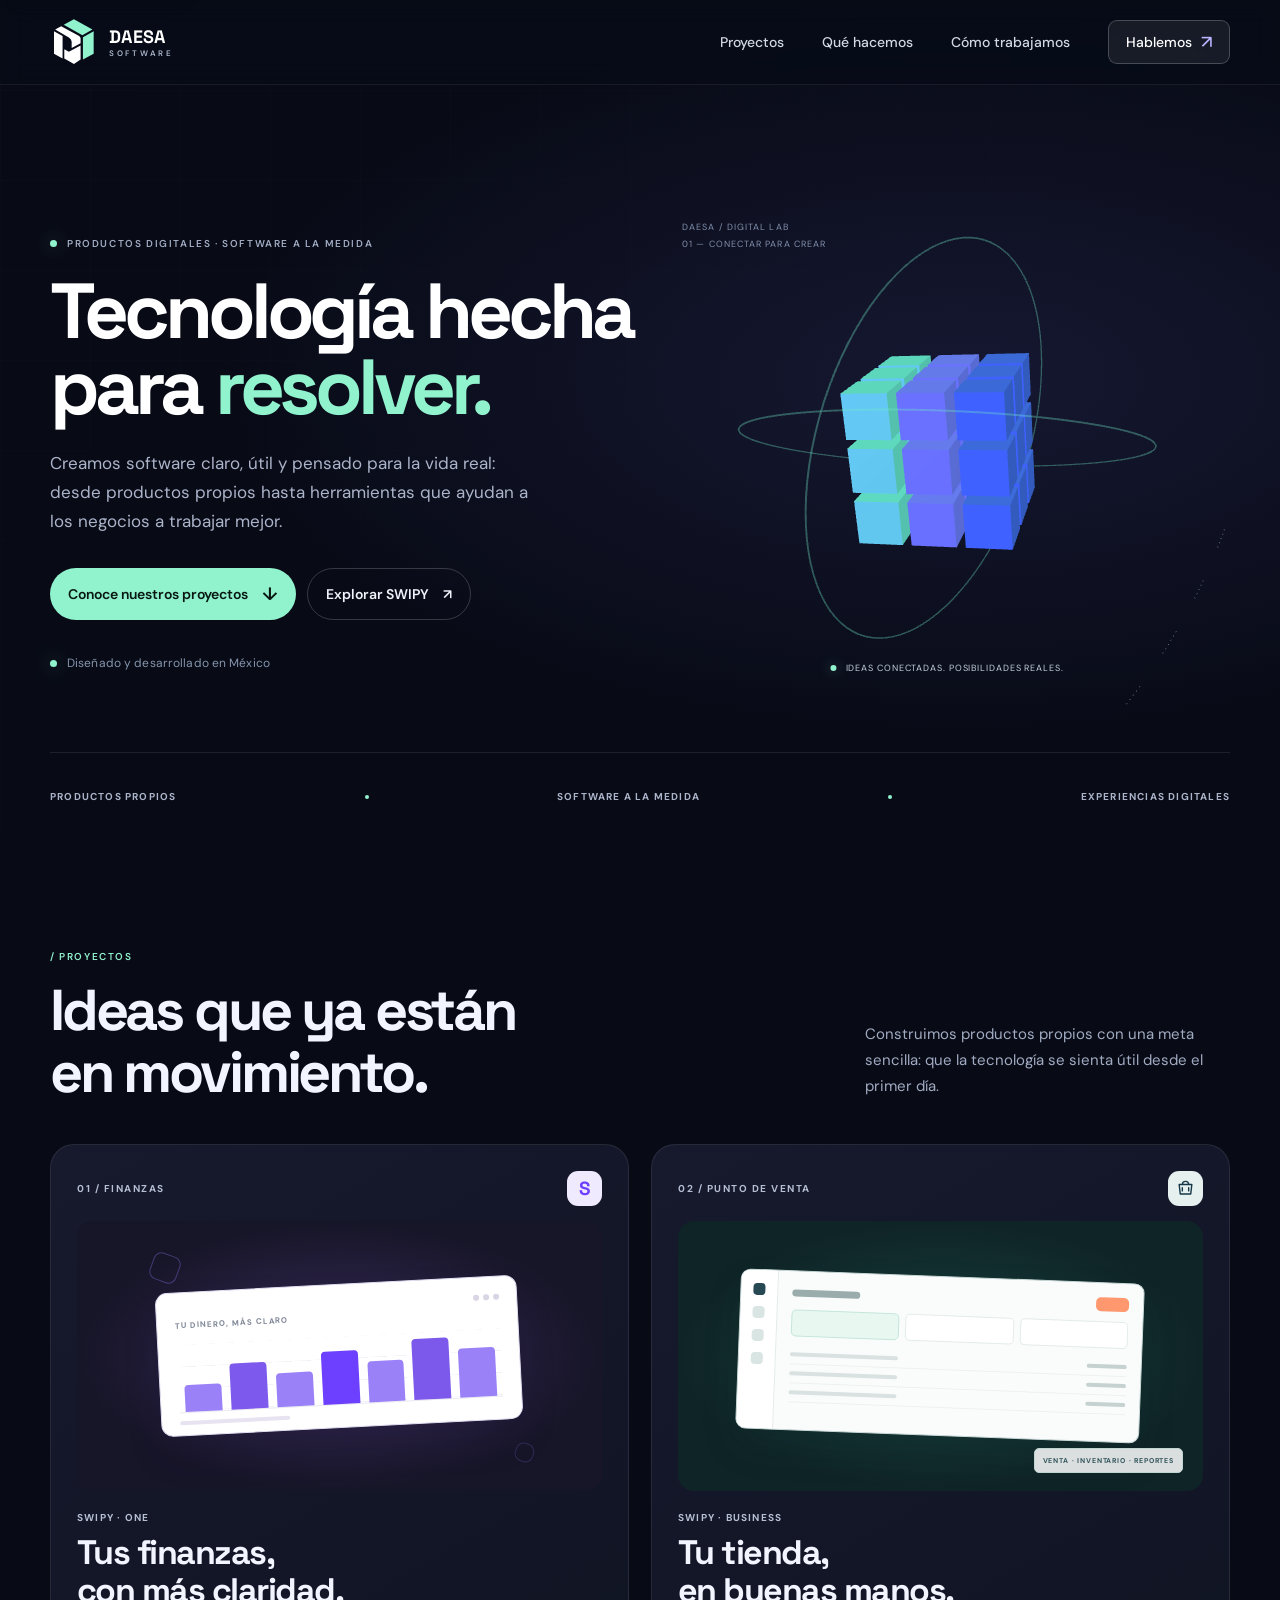
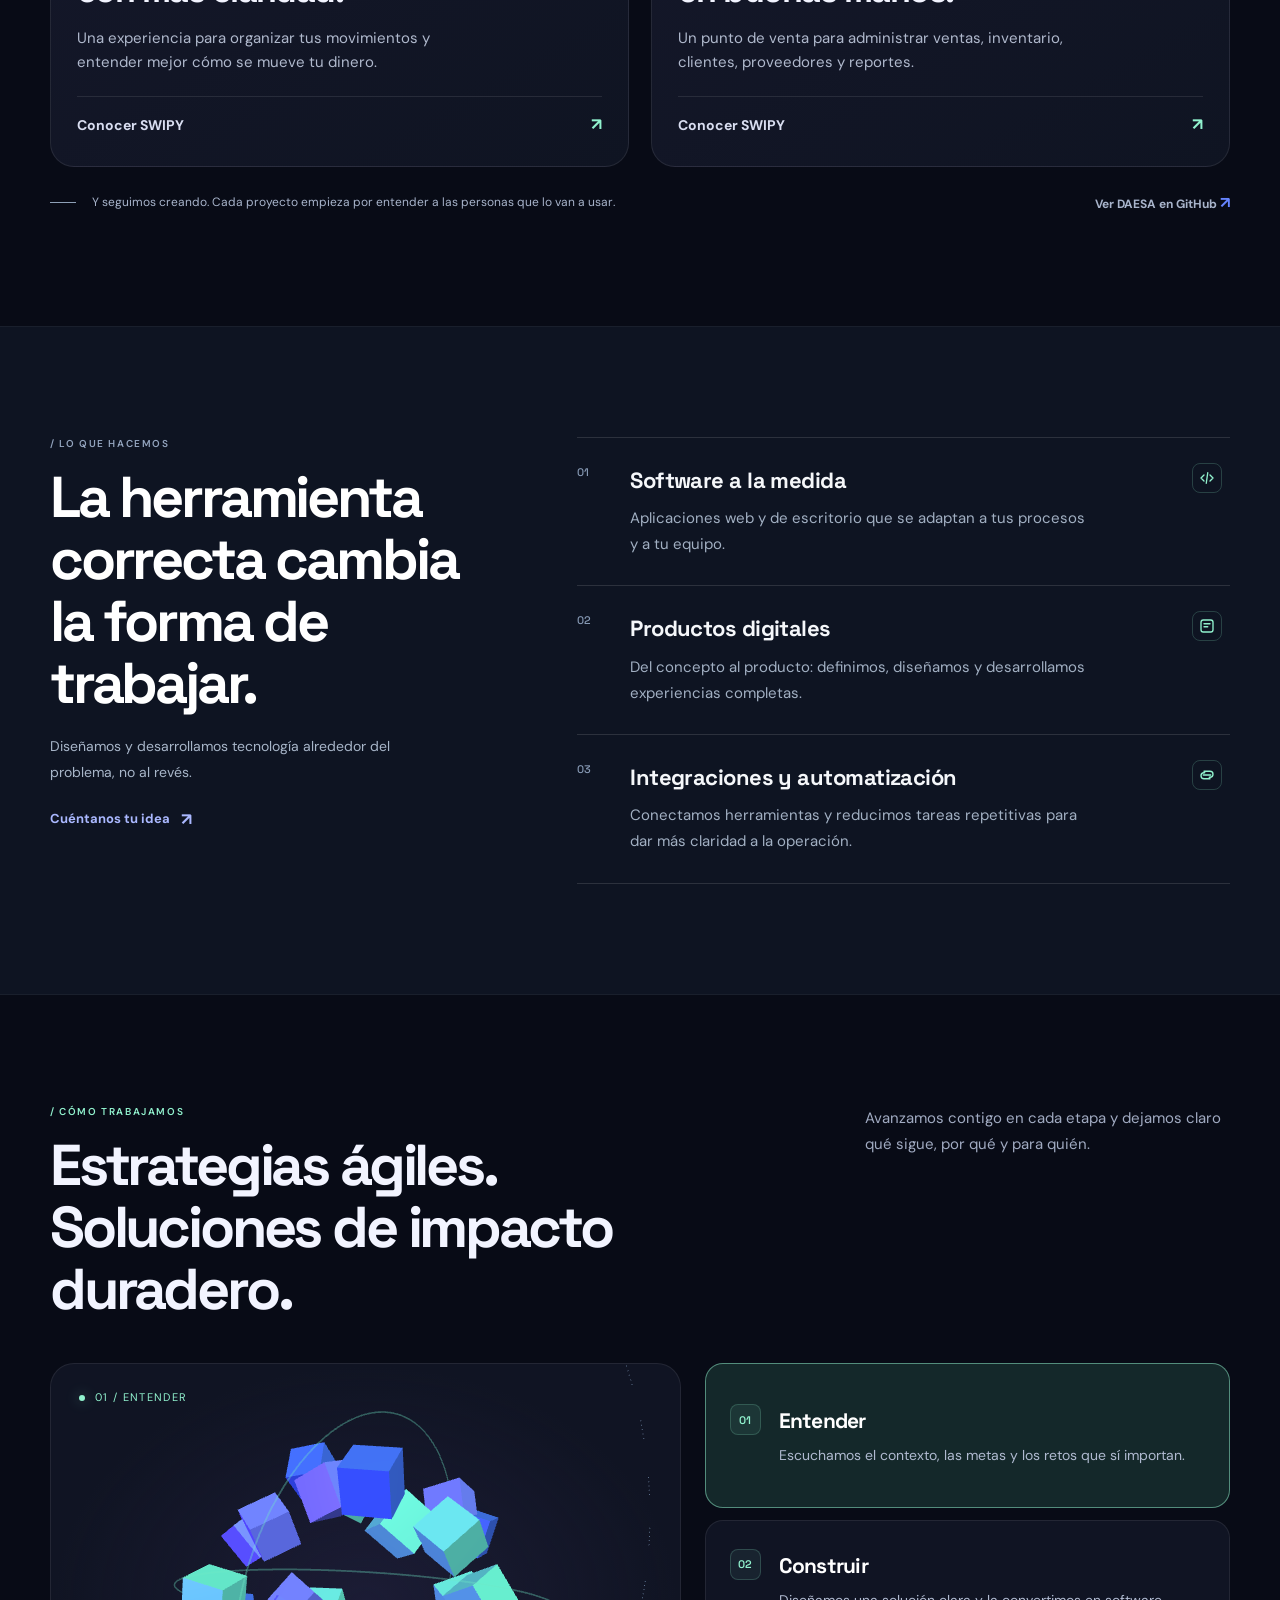
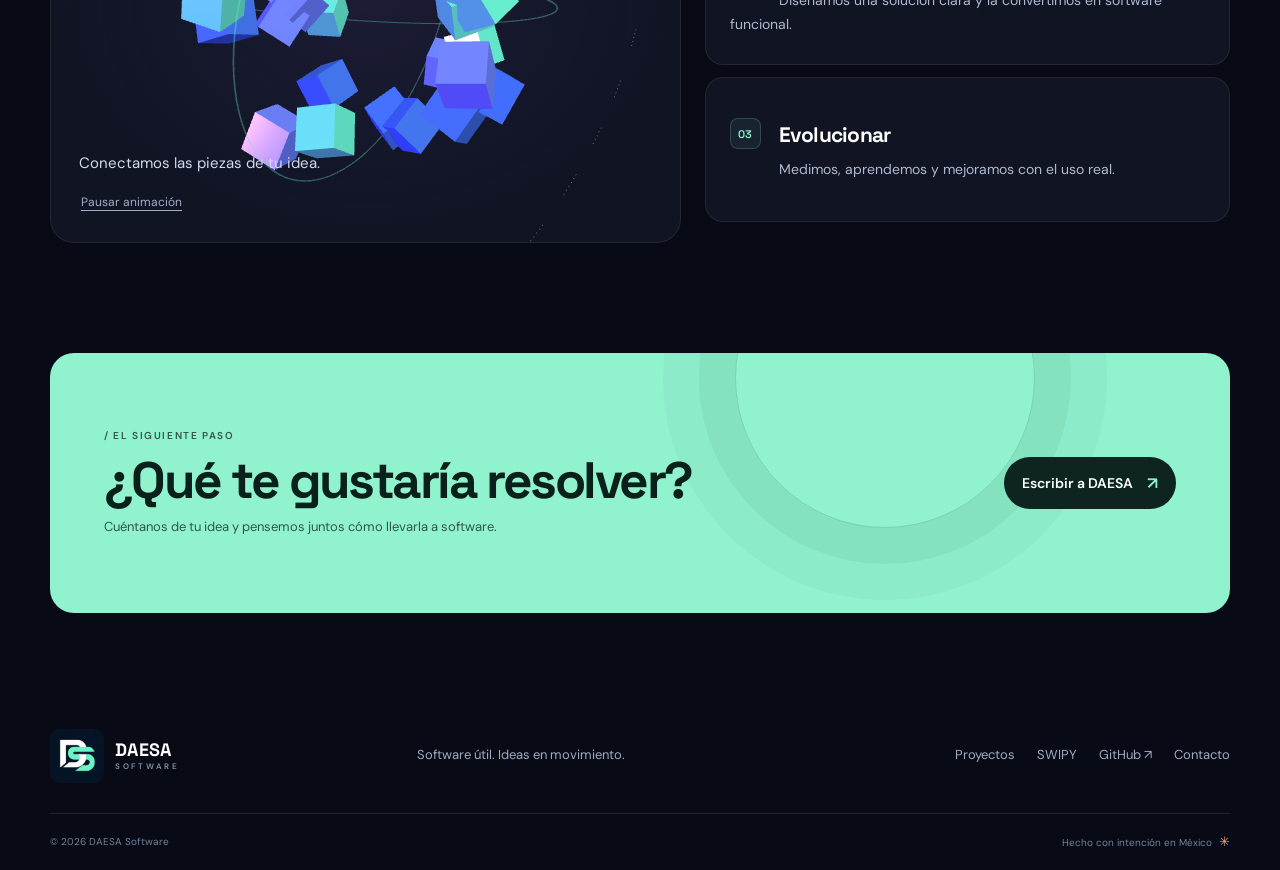
==== index.html @ 9b8d7ff2 "fix: usar icono DAESA transparente en pestaña y cabecera" ====
<!doctype html>
<html lang="es-MX">
  <head>
    <meta charset="utf-8" />
    <meta name="viewport" content="width=device-width, initial-scale=1" />
    <meta name="theme-color" content="#081323" />
    <meta name="description" content="DAESA Software crea productos digitales y soluciones de software para personas y negocios. Conoce SWIPY One y SWIPY Business." />
    <link rel="canonical" href="https://daesasoftware.com/" />
    <link rel="icon" href="/assets/daesa-cube.svg?v=transparent-2" type="image/svg+xml" />
    <link rel="apple-touch-icon" href="/assets/daesa-cube.png" />
    <link rel="preconnect" href="https://fonts.googleapis.com" />
    <link rel="preconnect" href="https://fonts.gstatic.com" crossorigin />
    <link href="https://fonts.googleapis.com/css2?family=DM+Sans:wght@400;500;600;700&family=Space+Grotesk:wght@400;500;600;700&display=swap" rel="stylesheet" />
    <link rel="stylesheet" href="/styles.css?v=immersive-1" />
    <title>DAESA Software — Tecnología hecha para resolver</title>
    <meta property="og:type" content="website" />
    <meta property="og:locale" content="es_MX" />
    <meta property="og:site_name" content="DAESA Software" />
    <meta property="og:title" content="DAESA Software — Tecnología hecha para resolver" />
    <meta property="og:description" content="Productos digitales y soluciones de software pensadas para la vida real." />
    <meta property="og:url" content="https://daesasoftware.com/" />
    <script type="application/ld+json">
      {
        "@context": "https://schema.org",
        "@type": "Organization",
        "name": "DAESA Software",
        "url": "https://daesasoftware.com/",
        "sameAs": ["https://github.com/DaeSa-Software"]
      }
    </script>
  </head>
  <body>
    <a class="skip-link" href="#contenido">Saltar al contenido</a>

    <header class="site-header">
      <nav class="nav shell" aria-label="Navegación principal">
        <a class="brand" href="/" aria-label="DAESA Software, inicio">
          <img class="brand-symbol" src="/assets/daesa-cube.svg?v=transparent-2" alt="" width="48" height="48" />
          <span class="brand-name">DAESA<span>SOFTWARE</span></span>
        </a>
        <button class="menu-toggle" type="button" aria-label="Abrir menú" aria-controls="nav-links" aria-expanded="false">
          <svg viewBox="0 0 24 24" aria-hidden="true"><path d="M4 7h16M4 12h16M4 17h16" /></svg>
        </button>
        <div class="nav-links" id="nav-links">
          <a href="#proyectos">Proyectos</a>
          <a href="#capacidades">Qué hacemos</a>
          <a href="#proceso">Cómo trabajamos</a>
          <a class="nav-cta" href="mailto:contacto@daesasoftware.com?subject=Proyecto%20de%20software">Hablemos <span aria-hidden="true">↗</span></a>
        </div>
      </nav>
    </header>

    <main id="contenido">
      <section class="hero">
        <div class="hero-grid" aria-hidden="true"></div>
        <div class="shell hero-layout">
          <div class="hero-copy" data-reveal>
            <p class="eyebrow"><span class="eyebrow-dot"></span> PRODUCTOS DIGITALES · SOFTWARE A LA MEDIDA</p>
            <h1>Tecnología hecha para <span>resolver.</span></h1>
            <p class="hero-intro">Creamos software claro, útil y pensado para la vida real: desde productos propios hasta herramientas que ayudan a los negocios a trabajar mejor.</p>
            <div class="hero-actions">
              <a class="button button-primary" href="#proyectos">Conoce nuestros proyectos <span aria-hidden="true">↓</span></a>
              <a class="button button-quiet" href="https://swipy.daesasoftware.com/">Explorar SWIPY <span aria-hidden="true">↗</span></a>
            </div>
            <div class="hero-footnote"><span class="signal" aria-hidden="true"></span> Diseñado y desarrollado en México</div>
          </div>

          <div class="hero-art scene-shell" aria-label="Piezas que se conectan para formar una solución digital">
            <div class="scene-canvas" id="hero-scene" aria-hidden="true"></div>
            <div class="scene-fallback" aria-hidden="true"><i></i><i></i><i></i><i></i><i></i><i></i></div>
            <div class="scene-caption"><span class="live-dot"></span> IDEAS CONECTADAS. POSIBILIDADES REALES.</div>
            <div class="scene-coordinate" aria-hidden="true">DAESA / DIGITAL LAB<br>01 — CONECTAR PARA CREAR</div>
          </div>
        </div>
        <div class="hero-bottom shell" aria-label="Áreas de trabajo">
          <span>PRODUCTOS PROPIOS</span><i></i><span>SOFTWARE A LA MEDIDA</span><i></i><span>EXPERIENCIAS DIGITALES</span>
        </div>
      </section>

      <section class="projects section shell" id="proyectos">
        <div class="section-heading" data-reveal>
          <div><p class="eyebrow eyebrow-light">/ PROYECTOS</p><h2>Ideas que ya están<br class="desktop-break" /> en movimiento.</h2></div>
          <p>Construimos productos propios con una meta sencilla: que la tecnología se sienta útil desde el primer día.</p>
        </div>
        <div class="project-grid">
          <article class="project-card project-one" data-reveal>
            <div class="project-topline"><span class="project-index">01 / FINANZAS</span><span class="project-mark mark-one" aria-hidden="true">S</span></div>
            <div class="project-visual finance-visual" aria-hidden="true">
              <div class="finance-screen">
                <span class="screen-label">TU DINERO, MÁS CLARO</span>
                <span class="screen-bars"><i></i><i></i><i></i><i></i><i></i><i></i><i></i></span>
                <span class="screen-rule"></span>
                <span class="screen-chips"><i></i><i></i><i></i></span>
              </div>
              <span class="visual-spark spark-one"></span><span class="visual-spark spark-two"></span>
            </div>
            <div class="project-info"><div><p class="product-label">SWIPY · ONE</p><h3>Tus finanzas,<br />con más claridad.</h3></div><p>Una experiencia para organizar tus movimientos y entender mejor cómo se mueve tu dinero.</p></div>
            <a class="project-link" href="https://swipy.daesasoftware.com/" aria-label="Conoce SWIPY One en la página de SWIPY">Conocer SWIPY <span aria-hidden="true">↗</span></a>
          </article>

          <article class="project-card project-two" data-reveal>
            <div class="project-topline"><span class="project-index">02 / PUNTO DE VENTA</span><span class="project-mark mark-two" aria-hidden="true"><svg viewBox="0 0 24 24"><path d="M4 7h16l-1.4 12H5.4L4 7Zm4 0a4 4 0 0 1 8 0M8 11v4m8-4v4" /></svg></span></div>
            <div class="project-visual store-visual" aria-hidden="true">
              <div class="pos-window">
                <div class="pos-rail"><i></i><i></i><i></i><i></i></div>
                <div class="pos-main"><div class="pos-header"><i></i><b></b></div><div class="pos-cards"><i></i><i></i><i></i></div><div class="pos-row"><i></i><i></i></div><div class="pos-row"><i></i><i></i></div><div class="pos-row"><i></i><i></i></div></div>
              </div>
              <span class="store-tag">VENTA · INVENTARIO · REPORTES</span>
            </div>
            <div class="project-info"><div><p class="product-label">SWIPY · BUSINESS</p><h3>Tu tienda,<br />en buenas manos.</h3></div><p>Un punto de venta para administrar ventas, inventario, clientes, proveedores y reportes.</p></div>
            <a class="project-link" href="https://swipy.daesasoftware.com/" aria-label="Conoce SWIPY Business en la página de SWIPY">Conocer SWIPY <span aria-hidden="true">↗</span></a>
          </article>
        </div>
        <div class="projects-note" data-reveal><span class="note-line"></span><p>Y seguimos creando. Cada proyecto empieza por entender a las personas que lo van a usar.</p><a href="https://github.com/DaeSa-Software" target="_blank" rel="noreferrer">Ver DAESA en GitHub <span aria-hidden="true">↗</span></a></div>
      </section>

      <section class="capabilities section" id="capacidades">
        <div class="shell capabilities-layout">
          <div class="capabilities-intro" data-reveal><p class="eyebrow eyebrow-light">/ LO QUE HACEMOS</p><h2>La herramienta correcta cambia la forma de trabajar.</h2><p>Diseñamos y desarrollamos tecnología alrededor del problema, no al revés.</p><a class="text-link" href="mailto:contacto@daesasoftware.com?subject=Quiero%20platicar%20de%20un%20proyecto">Cuéntanos tu idea <span aria-hidden="true">↗</span></a></div>
          <div class="capability-list">
            <article class="capability-item" data-reveal><span class="capability-no">01</span><div><h3>Software a la medida</h3><p>Aplicaciones web y de escritorio que se adaptan a tus procesos y a tu equipo.</p></div><span class="capability-symbol" aria-hidden="true"><svg viewBox="0 0 24 24"><path d="M8 8 4 12l4 4m8-8 4 4-4 4m-3-11-2 14" /></svg></span></article>
            <article class="capability-item" data-reveal><span class="capability-no">02</span><div><h3>Productos digitales</h3><p>Del concepto al producto: definimos, diseñamos y desarrollamos experiencias completas.</p></div><span class="capability-symbol" aria-hidden="true"><svg viewBox="0 0 24 24"><rect x="4" y="4" width="16" height="16" rx="3"/><path d="M8 9h8M8 13h5" /></svg></span></article>
            <article class="capability-item" data-reveal><span class="capability-no">03</span><div><h3>Integraciones y automatización</h3><p>Conectamos herramientas y reducimos tareas repetitivas para dar más claridad a la operación.</p></div><span class="capability-symbol" aria-hidden="true"><svg viewBox="0 0 24 24"><path d="M8 7h8a4 4 0 0 1 0 8h-1m1 2H8a4 4 0 0 1 0-8h1m-2 3h10" /></svg></span></article>
          </div>
        </div>
      </section>

      <section class="process section shell" id="proceso">
        <div class="section-heading process-heading" data-reveal><div><p class="eyebrow eyebrow-light">/ CÓMO TRABAJAMOS</p><h2>Estrategias ágiles.<br />Soluciones de impacto duradero.</h2></div><p>Avanzamos contigo en cada etapa y dejamos claro qué sigue, por qué y para quién.</p></div>
        <div class="process-experience">
          <div class="process-stage scene-shell">
            <div id="process-scene" class="scene-canvas" aria-hidden="true"></div>
            <div class="scene-fallback" aria-hidden="true"><i></i><i></i><i></i><i></i><i></i><i></i></div>
            <div class="stage-label"><span class="live-dot"></span><span id="stage-name">01 / ENTENDER</span></div>
            <p id="stage-caption" aria-live="polite">Conectamos las piezas de tu idea.</p>
            <button id="motion-toggle" class="motion-toggle" type="button" aria-pressed="false">Pausar animación</button>
          </div>
          <div class="process-grid" role="group" aria-label="Explora las etapas de nuestro proceso">
          <button type="button" class="process-step is-active" data-stage="0" aria-pressed="true"><span>01</span><h3>Entender</h3><p>Escuchamos el contexto, las metas y los retos que sí importan.</p></button>
          <button type="button" class="process-step" data-stage="1" aria-pressed="false"><span>02</span><h3>Construir</h3><p>Diseñamos una solución clara y la convertimos en software funcional.</p></button>
          <button type="button" class="process-step" data-stage="2" aria-pressed="false"><span>03</span><h3>Evolucionar</h3><p>Medimos, aprendemos y mejoramos con el uso real.</p></button>
        </div>
        </div>
      </section>

      <section class="contact-band shell" id="contacto" data-reveal>
        <div><p class="eyebrow">/ EL SIGUIENTE PASO</p><h2>¿Qué te gustaría resolver?</h2><p>Cuéntanos de tu idea y pensemos juntos cómo llevarla a software.</p></div>
        <a class="button button-dark" href="mailto:contacto@daesasoftware.com?subject=Proyecto%20de%20software">Escribir a DAESA <span aria-hidden="true">↗</span></a>
        <span class="contact-orb" aria-hidden="true"></span>
      </section>
    </main>

    <footer class="footer">
      <div class="shell footer-main">
        <a class="brand footer-brand" href="/" aria-label="DAESA Software, inicio"><img class="brand-symbol brand-symbol-secondary" src="/assets/daesa-monogram.png" alt="" width="48" height="48" /><span class="brand-name">DAESA<span>SOFTWARE</span></span></a>
        <p>Software útil. Ideas en movimiento.</p>
        <div class="footer-links"><a href="#proyectos">Proyectos</a><a href="https://swipy.daesasoftware.com/">SWIPY</a><a href="https://github.com/DaeSa-Software" target="_blank" rel="noreferrer">GitHub ↗</a><a href="mailto:contacto@daesasoftware.com">Contacto</a></div>
      </div>
      <div class="shell footer-bottom"><span>© <span id="year">2026</span> DAESA Software</span><span>Hecho con intención en México <span class="footer-star" aria-hidden="true">✳</span></span></div>
    </footer>

    <script src="/script.js?v=immersive-1" defer></script>
    <script type="module" src="/experience.js"></script>
  </body>
</html>
---- styles.css ----
:root {
  color-scheme: light;
  --ink: #102039;
  --muted: #65738a;
  --navy: #081323;
  --navy-soft: #101e32;
  --blue: #6685ff;
  --blue-bright: #87a0ff;
  --orange: #ff895e;
  --paper: #f4f6f9;
  --line: #dce2eb;
  --white: #ffffff;
  --font-body: "DM Sans", -apple-system, BlinkMacSystemFont, "Segoe UI", sans-serif;
  --font-heading: "Space Grotesk", "DM Sans", sans-serif;
  --shell: 1180px;
}

* { box-sizing: border-box; }
html { scroll-behavior: smooth; scroll-padding-top: 94px; }
body { margin: 0; background: var(--paper); color: var(--ink); font-family: var(--font-body); font-size: 16px; line-height: 1.6; -webkit-font-smoothing: antialiased; }
body, button, a { -webkit-tap-highlight-color: transparent; }
a { color: inherit; text-decoration: none; }
a, button { touch-action: manipulation; }
button { font: inherit; }
svg { display: block; width: 100%; height: 100%; fill: none; stroke: currentColor; stroke-width: 1.8; stroke-linecap: round; stroke-linejoin: round; }
.shell { width: min(var(--shell), calc(100% - 64px)); margin-inline: auto; }
.skip-link { position: fixed; z-index: 1000; left: 16px; top: 12px; padding: 10px 14px; background: #fff; color: var(--ink); transform: translateY(-160%); border-radius: 8px; box-shadow: 0 8px 28px #0002; }
.skip-link:focus { transform: translateY(0); }
:focus-visible { outline: 3px solid var(--orange); outline-offset: 4px; }

.site-header { position: fixed; inset: 0 0 auto; z-index: 20; color: #fff; background: #081323e8; border-bottom: 1px solid #ffffff17; backdrop-filter: saturate(150%) blur(14px); -webkit-backdrop-filter: saturate(150%) blur(14px); }
.nav { min-height: 84px; display: flex; justify-content: space-between; align-items: center; gap: 32px; border-bottom: 1px solid #ffffff20; }
.brand { display: inline-flex; align-items: center; gap: 11px; min-width: 170px; }
.brand-mark { display: grid; place-items: center; width: 38px; height: 38px; border-radius: 12px; color: #081323; background: linear-gradient(145deg, #96a8ff, #6685ff 65%, #5974ed); font: 700 23px/1 var(--font-heading); letter-spacing: -.08em; box-shadow: inset 0 1px 0 #ffffff70; }
.brand-name { display: flex; flex-direction: column; gap: 3px; font: 700 18px/1 var(--font-heading); letter-spacing: .02em; }
.brand-name span { color: #acb8cb; font: 600 8px/1 var(--font-body); letter-spacing: .34em; }
.nav-links { display: flex; align-items: center; gap: clamp(18px, 3vw, 38px); }
.nav-links > a { color: #d2d9e4; font-size: 14px; font-weight: 500; transition: color .18s ease, background-color .18s ease; }
.nav-links > a:hover { color: #fff; }
.nav-links .nav-cta { display: inline-flex; align-items: center; gap: 9px; min-height: 44px; padding: 0 17px; color: #fff; background: #ffffff12; border: 1px solid #ffffff36; border-radius: 9px; }
.nav-links .nav-cta:hover { background: #ffffff24; }
.nav-cta span { color: var(--blue-bright); font-size: 18px; }
.menu-toggle { display: none; width: 46px; height: 46px; padding: 12px; color: #fff; background: #ffffff12; border: 1px solid #ffffff36; border-radius: 10px; cursor: pointer; }

.hero { position: relative; min-height: 770px; overflow: hidden; color: #fff; background: radial-gradient(ellipse at 74% 35%, #162c4a 0, #0b192c 38%, var(--navy) 74%); }
.hero::before { position: absolute; content: ""; width: 540px; height: 540px; top: 125px; right: -65px; border-radius: 50%; background: #466aff17; filter: blur(6px); }
.hero-grid { position: absolute; inset: 0; opacity: .2; background-image: linear-gradient(#c6d5f311 1px, transparent 1px), linear-gradient(90deg, #c6d5f311 1px, transparent 1px); background-size: 58px 58px; mask-image: linear-gradient(to bottom right, #000 3%, transparent 72%); }
.hero-layout { position: relative; z-index: 1; min-height: 665px; padding-top: 134px; display: grid; grid-template-columns: minmax(0, .96fr) minmax(440px, 1.04fr); align-items: center; gap: 54px; }
.hero-copy { padding: 24px 0 4px; }
.eyebrow { display: flex; align-items: center; gap: 10px; margin: 0 0 22px; color: #b8c6dd; font: 600 11px/1.4 var(--font-body); letter-spacing: .14em; }
.eyebrow-dot { width: 7px; height: 7px; border-radius: 50%; background: var(--orange); box-shadow: 0 0 0 5px #ff895e20; }
h1, h2, h3, p { margin-top: 0; }
h1, h2, h3 { font-family: var(--font-heading); }
h1 { max-width: 650px; margin-bottom: 23px; font-size: clamp(52px, 5.4vw, 75px); line-height: .99; letter-spacing: -.06em; }
h1 span { color: var(--blue-bright); }
.hero-intro { max-width: 525px; margin-bottom: 32px; color: #b4c0d1; font-size: 17px; line-height: 1.72; }
.hero-actions { display: flex; align-items: center; flex-wrap: wrap; gap: 11px; }
.button { min-height: 49px; display: inline-flex; align-items: center; justify-content: center; gap: 14px; padding: 0 18px; border-radius: 9px; font-size: 14px; font-weight: 600; transition: background-color .18s ease, border-color .18s ease, color .18s ease, transform .18s ease; cursor: pointer; }
.button:hover { transform: translateY(-2px); }
.button-primary { color: #081323; background: #9aaaff; }
.button-primary:hover { background: #b1bdff; }
.button-primary span { font-size: 18px; }
.button-quiet { color: #eff3fa; border: 1px solid #ffffff32; background: #ffffff08; }
.button-quiet:hover { background: #ffffff17; border-color: #ffffff60; }
.hero-footnote { display: flex; align-items: center; gap: 10px; margin-top: 34px; color: #8595ad; font-size: 12px; letter-spacing: .01em; }
.signal { width: 7px; height: 7px; border-radius: 50%; background: #70d6b1; box-shadow: 0 0 0 4px #70d6b11b; }

.hero-art { position: relative; min-height: 445px; display: grid; place-items: center; isolation: isolate; }
.art-orbit { position: absolute; z-index: -1; border: 1px solid #95aaff19; border-radius: 50%; transform: rotate(-24deg); }
.orbit-one { width: 520px; height: 300px; }
.orbit-two { width: 430px; height: 390px; transform: rotate(58deg); border-color: #ffb59915; }
.app-window { position: relative; z-index: 2; width: min(100%, 500px); overflow: hidden; border: 1px solid #9fb4d52c; border-radius: 16px; background: #0e1e33; box-shadow: 0 35px 100px #0007, inset 0 1px #ffffff12; transform: perspective(1100px) rotateY(-5deg) rotateX(2deg); }
.window-topbar { height: 43px; display: flex; align-items: center; gap: 12px; padding: 0 15px; color: #7d8ea8; border-bottom: 1px solid #ffffff10; background: #ffffff04; font-size: 10px; letter-spacing: .01em; }
.window-dots { display: flex; gap: 5px; }
.window-dots i { width: 7px; height: 7px; border-radius: 50%; background: #ff8d6b; }
.window-dots i:nth-child(2) { background: #edc46b; }
.window-dots i:nth-child(3) { background: #68c9a7; }
.window-menu { margin-left: auto; font-size: 14px; letter-spacing: 2px; }
.window-body { display: grid; grid-template-columns: 53px 1fr; min-height: 294px; }
.app-sidebar { display: flex; align-items: center; flex-direction: column; gap: 13px; padding: 14px 0; border-right: 1px solid #ffffff0e; background: #ffffff04; }
.sidebar-brand { display: grid; place-items: center; width: 27px; height: 27px; margin-bottom: 7px; border-radius: 8px; color: #0b1730; background: #829aff; font: 700 15px var(--font-heading); }
.sidebar-icon { width: 29px; height: 29px; padding: 7px; border-radius: 8px; color: #647894; }
.sidebar-icon svg { stroke-width: 1.6; }
.sidebar-icon.selected { color: #9fb1ff; background: #8198ff1d; }
.app-content { padding: 21px 21px 19px; }
.app-heading { display: flex; justify-content: space-between; align-items: center; margin-bottom: 17px; }
.app-heading > div { display: grid; gap: 2px; }
.app-kicker { color: #71839f; font-size: 8px; font-weight: 700; letter-spacing: .13em; }
.app-heading strong { color: #ecf0f7; font: 600 17px var(--font-heading); letter-spacing: -.03em; }
.avatar { display: grid; place-items: center; width: 27px; height: 27px; border: 1px solid #9db0fa55; border-radius: 50%; color: #aebcff; background: #8198ff18; font: 600 11px var(--font-heading); }
.app-summary { display: grid; grid-template-columns: repeat(3, 1fr); gap: 8px; margin-bottom: 11px; }
.app-summary > div { min-height: 71px; padding: 10px; border: 1px solid #ffffff13; border-radius: 8px; background: #ffffff06; }
.app-summary span, .app-summary b { display: block; }
.app-summary span { margin-bottom: 4px; color: #7b8ca5; font-size: 8px; }
.app-summary b { color: #e0e7f1; font: 500 10px var(--font-body); }
.summary-line { display: block; width: 54%; height: 3px; margin-top: 9px; border-radius: 4px; background: #829aff; }
.line-b { width: 72%; background: #ff986f; }
.line-c { width: 43%; background: #60c7a7; }
.app-chart { height: 137px; padding: 13px 12px 10px; overflow: hidden; border: 1px solid #ffffff12; border-radius: 8px; background: #ffffff04; }
.chart-heading { display: flex; justify-content: space-between; color: #aebbd0; font-size: 8px; }
.chart-heading span:last-child { color: #7788a1; }
.chart-heading b { color: #a5b4ff; }
.chart-grid { position: relative; height: 82px; display: flex; align-items: end; gap: 7px; margin-top: 9px; padding: 0 6px; background: repeating-linear-gradient(to bottom, transparent 0, transparent 19px, #ffffff0d 20px); }
.chart-grid i { flex: 1; min-width: 4px; border-radius: 4px 4px 0 0; background: linear-gradient(to top, #5a76ee, #a0afff); opacity: .85; }
.chart-grid i:nth-child(1) { height: 29%; }.chart-grid i:nth-child(2) { height: 45%; }.chart-grid i:nth-child(3) { height: 38%; }.chart-grid i:nth-child(4) { height: 63%; }.chart-grid i:nth-child(5) { height: 51%; }.chart-grid i:nth-child(6) { height: 71%; }.chart-grid i:nth-child(7) { height: 57%; }.chart-grid i:nth-child(8) { height: 84%; }.chart-grid i:nth-child(9) { height: 68%; }.chart-grid i:nth-child(10) { height: 93%; }.chart-grid i:nth-child(11) { height: 76%; }.chart-grid i:nth-child(12) { height: 88%; }.chart-grid i:nth-child(13) { height: 63%; }.chart-grid i:nth-child(14) { height: 81%; }.chart-grid i:nth-child(15) { height: 73%; }.chart-grid i:nth-child(16) { height: 98%; }
.floating-card { position: absolute; z-index: 3; display: flex; align-items: center; gap: 10px; padding: 11px 13px; border: 1px solid #dce3ec; border-radius: 11px; color: var(--ink); background: #fff; box-shadow: 0 16px 40px #0003; }
.float-top { top: 67px; right: -8px; }.float-bottom { bottom: 52px; left: -19px; }
.floating-card span:last-child { display: grid; gap: 2px; }
.floating-card b { font: 600 11px var(--font-heading); }.floating-card small { color: #77849a; font-size: 9px; }
.float-icon { display: grid; place-items: center; width: 27px; height: 27px; padding: 6px; border-radius: 8px; }.float-icon.blue { color: #415ed5; background: #e8edff; }.float-icon.orange { color: #db6845; background: #fff0ea; }
.hero-bottom { position: absolute; right: 0; bottom: 0; left: 0; min-height: 76px; display: flex; justify-content: center; align-items: center; gap: clamp(16px, 4vw, 48px); border-top: 1px solid #ffffff17; color: #8191a9; font-size: 10px; font-weight: 700; letter-spacing: .12em; }
.hero-bottom i { width: 4px; height: 4px; border-radius: 50%; background: #ff9a78; }

.section { padding-block: 110px; }
.projects { padding-top: 105px; }
.section-heading { display: flex; justify-content: space-between; align-items: end; gap: 36px; margin-bottom: 41px; }
.eyebrow-light { margin-bottom: 15px; color: #566a88; }
.section-heading h2, .capabilities-intro h2 { margin-bottom: 0; color: var(--ink); font-size: clamp(36px, 4vw, 49px); line-height: 1.08; letter-spacing: -.055em; }
.section-heading > p { max-width: 365px; margin-bottom: 4px; color: var(--muted); font-size: 15px; line-height: 1.75; }
.project-grid { display: grid; grid-template-columns: repeat(2, minmax(0, 1fr)); gap: 22px; }
.project-card { min-width: 0; padding: 20px 22px 19px; overflow: hidden; border: 1px solid #e0e5ed; border-radius: 14px; background: #fff; }
.project-topline { min-height: 30px; display: flex; justify-content: space-between; align-items: center; }
.project-index { color: #8692a4; font-size: 9px; font-weight: 700; letter-spacing: .15em; }
.project-mark { display: grid; place-items: center; width: 35px; height: 35px; border-radius: 11px; font: 700 19px var(--font-heading); }
.mark-one { color: #6d3fff; background: #f0eaff; }.mark-two { padding: 8px; color: #173748; background: #e5f0ef; }
.project-visual { position: relative; height: 216px; display: grid; place-items: center; margin: 15px 0 19px; overflow: hidden; border-radius: 10px; }
.finance-visual { background: radial-gradient(ellipse at 50% 8%, #faf7ff 0, #f1edff 48%, #ebe7f8 100%); }
.finance-screen { position: relative; width: 69%; height: 144px; padding: 17px 18px; border: 1px solid #e3dff2; border-radius: 12px; background: #fff; box-shadow: 0 20px 40px #2a175217; transform: rotate(-3deg); }
.screen-label { color: #7f8797; font-size: 8px; font-weight: 700; letter-spacing: .12em; }
.screen-bars { display: flex; align-items: end; gap: 9px; height: 68px; margin: 9px 0 8px; padding: 0 6px; border-bottom: 1px solid #e8eaf0; background: repeating-linear-gradient(to bottom, transparent 0, transparent 21px, #edf0f5 22px); }
.screen-bars i { flex: 1; height: 40%; border-radius: 4px 4px 0 0; background: #9b81f8; }.screen-bars i:nth-child(2) { height: 68%; background: #7d59ee; }.screen-bars i:nth-child(3) { height: 50%; }.screen-bars i:nth-child(4) { height: 78%; background: #6d3fff; }.screen-bars i:nth-child(5) { height: 61%; }.screen-bars i:nth-child(6) { height: 91%; background: #7c58eb; }.screen-bars i:nth-child(7) { height: 73%; }
.screen-rule { display: block; width: 34%; height: 4px; border-radius: 4px; background: #e7e3f1; }.screen-chips { position: absolute; top: 17px; right: 17px; display: flex; gap: 4px; }.screen-chips i { width: 6px; height: 6px; border-radius: 50%; background: #d9d5e5; }.visual-spark { position: absolute; width: 28px; height: 28px; border: 1px solid #8a72ef60; border-radius: 8px; transform: rotate(20deg); }.spark-one { top: 33px; left: 14%; }.spark-two { right: 13%; bottom: 29px; width: 19px; height: 19px; border-color: #8a72ef35; }
.store-visual { background: radial-gradient(ellipse at 50% 0%, #e3efee 0, #dce9e7 50%, #d5e1e1 100%); }
.pos-window { width: 77%; height: 160px; display: grid; grid-template-columns: 37px 1fr; overflow: hidden; border: 1px solid #cad9d8; border-radius: 10px; background: #f9fcfb; box-shadow: 0 18px 38px #0e33311c; transform: rotate(2.2deg); }
.pos-rail { display: flex; align-items: center; flex-direction: column; gap: 11px; padding-top: 13px; border-right: 1px solid #e3eceb; background: #fff; }.pos-rail i { width: 12px; height: 12px; border-radius: 4px; background: #d9e5e3; }.pos-rail i:first-child { background: #274953; }
.pos-main { padding: 14px 14px 9px; }.pos-header { display: flex; justify-content: space-between; align-items: center; margin-bottom: 10px; }.pos-header i { width: 68px; height: 7px; border-radius: 4px; background: #9aacab; }.pos-header b { width: 33px; height: 14px; border-radius: 5px; background: #ff986e; }.pos-cards { display: grid; grid-template-columns: repeat(3, 1fr); gap: 6px; margin-bottom: 9px; }.pos-cards i { height: 27px; border: 1px solid #e4ece9; border-radius: 5px; background: #fff; }.pos-cards i:first-child { border-color: #c5e6dc; background: #e8f7f0; }.pos-row { height: 19px; display: flex; justify-content: space-between; align-items: center; border-bottom: 1px solid #edf1f1; }.pos-row i:first-child { width: 32%; height: 4px; border-radius: 5px; background: #d9e2e1; }.pos-row i:last-child { width: 12%; height: 4px; border-radius: 5px; background: #c5d2d0; }.store-tag { position: absolute; bottom: 18px; right: 20px; padding: 6px 8px; border: 1px solid #c0d4d1; border-radius: 5px; color: #31555c; background: #ffffffd9; font-size: 7px; font-weight: 700; letter-spacing: .12em; }
.project-info { display: grid; grid-template-columns: .95fr 1.05fr; gap: 20px; align-items: end; }.product-label { margin-bottom: 8px; color: #717d90; font-size: 9px; font-weight: 700; letter-spacing: .12em; }.project-info h3 { margin: 0; color: var(--ink); font-size: 25px; line-height: 1.12; letter-spacing: -.045em; }.project-info > p { margin: 0 0 2px; color: #68768a; font-size: 13px; line-height: 1.65; }
.project-link { min-height: 44px; display: flex; justify-content: space-between; align-items: center; margin-top: 19px; padding-top: 13px; border-top: 1px solid #e9edf2; color: #273a58; font-size: 12px; font-weight: 700; }.project-link span { color: #6b84f6; font-size: 17px; transition: transform .18s ease; }.project-link:hover span { transform: translate(3px, -2px); }
.projects-note { display: flex; align-items: center; gap: 16px; margin-top: 23px; color: #778396; font-size: 12px; }.projects-note p { margin: 0; }.projects-note a { margin-left: auto; color: #344963; font-size: 12px; font-weight: 700; white-space: nowrap; }.projects-note a span { color: #6685ff; font-size: 16px; }.note-line { width: 26px; height: 1px; background: #8ea0b7; }

.capabilities { padding-block: 108px 112px; color: #fff; background: var(--navy-soft); }
.capabilities-layout { display: grid; grid-template-columns: .8fr 1.2fr; gap: 92px; align-items: start; }
.capabilities-intro { position: sticky; top: 36px; }.capabilities-intro .eyebrow { color: #93a4be; }.capabilities-intro h2 { max-width: 440px; color: #fff; font-size: clamp(37px, 4vw, 48px); }.capabilities-intro > p:not(.eyebrow) { max-width: 360px; margin: 20px 0 20px; color: #a8b6c9; font-size: 14px; line-height: 1.8; }.text-link { display: inline-flex; align-items: center; gap: 11px; color: #aab8ff; font-size: 13px; font-weight: 700; }.text-link span { font-size: 17px; }
.capability-item { display: grid; grid-template-columns: 35px 1fr 38px; gap: 18px; align-items: start; padding: 25px 0 28px; border-top: 1px solid #ffffff20; }.capability-item:last-child { border-bottom: 1px solid #ffffff20; }.capability-no { padding-top: 2px; color: #879ab5; font: 500 11px var(--font-heading); }.capability-item h3 { margin-bottom: 7px; color: #f5f7fa; font-size: 19px; letter-spacing: -.025em; }.capability-item p { max-width: 465px; margin: 0; color: #a2b0c3; font-size: 13px; line-height: 1.75; }.capability-symbol { width: 30px; height: 30px; padding: 5px; color: #a9b6ff; border: 1px solid #839aff43; border-radius: 8px; }

.process { padding-top: 106px; padding-bottom: 103px; }.process-heading { margin-bottom: 43px; }.process-grid { display: grid; grid-template-columns: repeat(3, 1fr); gap: 22px; }.process-step { min-height: 174px; padding: 24px 22px; border: 1px solid #dfe5ed; border-radius: 12px; background: #fff; }.process-step > span { display: inline-grid; place-items: center; width: 31px; height: 31px; margin-bottom: 20px; border: 1px solid #dce3f5; border-radius: 8px; color: #5a73df; background: #f1f4ff; font: 600 11px var(--font-heading); }.process-step h3 { margin-bottom: 6px; font-size: 18px; letter-spacing: -.035em; }.process-step p { max-width: 290px; margin: 0; color: var(--muted); font-size: 12px; line-height: 1.75; }
.contact-band { position: relative; display: flex; justify-content: space-between; align-items: center; gap: 28px; min-height: 210px; margin-bottom: 85px; padding: 40px 48px; overflow: hidden; border-radius: 15px; color: #fff; background: linear-gradient(112deg, #243b64 0%, #172943 58%, #12233a 100%); }
.contact-band > div, .contact-band > a { position: relative; z-index: 1; }.contact-band .eyebrow { margin-bottom: 10px; color: #b0bee0; }.contact-band h2 { margin-bottom: 7px; font-size: clamp(30px, 4vw, 40px); line-height: 1.1; letter-spacing: -.05em; }.contact-band p:last-child { margin-bottom: 0; color: #bec9d8; font-size: 13px; }.button-dark { color: #101d32; background: #fff; white-space: nowrap; }.button-dark:hover { background: #eef1ff; }.button-dark span { color: #657df1; font-size: 17px; }.contact-orb { position: absolute; top: -125px; right: 195px; width: 300px; height: 300px; border: 1px solid #a2b3ed21; border-radius: 50%; box-shadow: 0 0 0 36px #a2b3ed09, 0 0 0 72px #a2b3ed07; }
.footer { color: #dbe2ed; background: var(--navy); }.footer-main { min-height: 116px; display: grid; grid-template-columns: 1fr 1fr 1.3fr; align-items: center; gap: 25px; border-bottom: 1px solid #ffffff1b; }.footer-brand { color: #fff; }.footer-brand .brand-name span { color: #8090a7; }.footer-main > p { margin: 0; color: #8291a7; font-size: 12px; }.footer-links { display: flex; justify-content: end; flex-wrap: wrap; gap: 22px; }.footer-links a { color: #abb7c8; font-size: 11px; transition: color .18s ease; }.footer-links a:hover { color: #fff; }.footer-bottom { min-height: 56px; display: flex; justify-content: space-between; align-items: center; color: #718198; font-size: 10px; }.footer-star { padding-left: 4px; color: #ff9b77; font-size: 13px; }

[data-reveal] { opacity: 1; transform: none; }
.motion-ready [data-reveal] { opacity: 0; transform: translateY(15px); transition: opacity .55s ease, transform .55s cubic-bezier(.2,.7,.2,1); }
.motion-ready [data-reveal].is-visible { opacity: 1; transform: translateY(0); }
.motion-ready [data-reveal]:nth-child(2) { transition-delay: .07s; }.motion-ready [data-reveal]:nth-child(3) { transition-delay: .13s; }

@media (min-width: 1440px) { .hero { min-height: 800px; }.hero-layout { min-height: 693px; } }
@media (max-width: 1050px) {
  .shell { width: min(var(--shell), calc(100% - 48px)); }
  .hero-layout { grid-template-columns: minmax(0, .9fr) minmax(370px, 1fr); gap: 20px; }
  h1 { font-size: clamp(51px, 6vw, 66px); }
  .hero-art { transform: scale(.94); }
  .capabilities-layout { gap: 55px; }
  .project-info { gap: 12px; }
  .project-info h3 { font-size: 22px; }
  .project-info > p { font-size: 12px; }
}
@media (max-width: 760px) {
  .shell { width: min(var(--shell), calc(100% - 40px)); }
  html { scroll-padding-top: 78px; }
  .nav { min-height: 72px; }
  .brand-mark { width: 35px; height: 35px; }.brand-name { font-size: 17px; }
  .menu-toggle { display: block; }
  .nav-links { position: absolute; top: 64px; left: 20px; right: 20px; display: none; align-items: stretch; flex-direction: column; gap: 0; padding: 8px; border: 1px solid #ffffff26; border-radius: 12px; background: #0e1a2c; box-shadow: 0 20px 50px #0006; }
  .nav-links.is-open { display: flex; }
  .nav-links > a { min-height: 48px; display: flex; align-items: center; padding: 0 12px; }
  .nav-links .nav-cta { margin-top: 5px; justify-content: space-between; }
  .hero { min-height: unset; padding-bottom: 72px; }
  .hero-layout { min-height: unset; display: flex; flex-direction: column; align-items: stretch; gap: 11px; padding-top: 125px; }
  .hero-copy { padding: 0; }
  .eyebrow { margin-bottom: 18px; font-size: 9px; letter-spacing: .11em; }
  h1 { max-width: 570px; margin-bottom: 17px; font-size: clamp(44px, 12vw, 64px); }
  .hero-intro { max-width: 540px; margin-bottom: 23px; font-size: 15px; line-height: 1.7; }
  .hero-actions { gap: 8px; }.button { min-height: 47px; padding-inline: 14px; font-size: 12px; }
  .hero-footnote { margin-top: 22px; }
  .hero-art { width: min(100%, 510px); min-height: 340px; margin: 2px auto 0; transform: none; }
  .app-window { width: 93%; transform: none; }.window-body { min-height: 248px; }.app-content { padding: 16px 13px; }.app-chart { height: 113px; }.chart-grid { height: 62px; }
  .floating-card { padding: 9px 10px; }.float-top { top: 18px; right: 0; }.float-bottom { bottom: 14px; left: 0; }
  .hero-bottom { min-height: 60px; flex-wrap: wrap; gap: 8px 14px; padding-block: 10px; font-size: 8px; letter-spacing: .07em; }.hero-bottom i { width: 3px; height: 3px; }
  .section { padding-block: 75px; }.projects { padding-top: 76px; }
  .section-heading { align-items: start; flex-direction: column; gap: 14px; margin-bottom: 28px; }.section-heading h2, .capabilities-intro h2 { font-size: clamp(36px, 9vw, 45px); }.section-heading > p { max-width: 500px; margin-bottom: 0; font-size: 14px; }
  .project-grid { grid-template-columns: 1fr; gap: 14px; }.project-card { padding: 16px; }.project-visual { height: 190px; margin: 10px 0 16px; }.project-info { grid-template-columns: 1fr 1fr; gap: 14px; }.project-info h3 { font-size: 23px; }.project-info > p { font-size: 13px; }.projects-note { align-items: flex-start; flex-wrap: wrap; gap: 10px; }.projects-note p { flex: 1; min-width: 220px; }.projects-note a { width: 100%; margin-left: 36px; }
  .capabilities { padding-block: 75px 78px; }.capabilities-layout { grid-template-columns: 1fr; gap: 39px; }.capabilities-intro { position: static; }.capabilities-intro > p:not(.eyebrow) { margin-block: 16px; }.capability-item { grid-template-columns: 27px 1fr 31px; gap: 12px; padding-block: 19px 21px; }.capability-item h3 { font-size: 17px; }.capability-item p { font-size: 12px; }
  .process { padding-block: 74px 76px; }.process-grid { grid-template-columns: 1fr; gap: 10px; }.process-step { min-height: unset; padding: 18px; }.process-step > span { margin-bottom: 12px; }.process-step p { max-width: 450px; }
  .contact-band { align-items: flex-start; flex-direction: column; gap: 22px; min-height: unset; margin-bottom: 58px; padding: 30px 24px; }.contact-band .button { width: 100%; justify-content: space-between; }.contact-orb { top: -155px; right: -88px; }
  .footer-main { grid-template-columns: 1fr 1fr; gap: 15px; padding-block: 24px; }.footer-main > p { justify-self: end; text-align: right; }.footer-links { grid-column: 1 / -1; justify-content: flex-start; gap: 18px; }.footer-bottom { min-height: 54px; gap: 12px; font-size: 9px; }
}
@media (max-width: 390px) {
  .shell { width: calc(100% - 32px); }
  .hero-layout { padding-top: 112px; }
  h1 { font-size: 43px; }
  .hero-actions { align-items: stretch; flex-direction: column; }.hero-actions .button { justify-content: space-between; }
  .hero-art { min-height: 290px; }.window-body { grid-template-columns: 42px 1fr; min-height: 220px; }.app-content { padding: 13px 10px; }.app-summary > div { padding: 8px 6px; }.app-summary b { font-size: 9px; }.app-chart { height: 99px; }.chart-grid { height: 51px; gap: 4px; }.floating-card b { font-size: 10px; }.floating-card small { font-size: 8px; }
  .project-info { grid-template-columns: 1fr; gap: 9px; }.project-info > p { max-width: 290px; }.footer-main { grid-template-columns: 1fr; }.footer-main > p { justify-self: start; text-align: left; }.footer-links { grid-column: 1; gap: 14px; }.footer-bottom { align-items: flex-start; flex-direction: column; justify-content: center; gap: 3px; padding-block: 10px; }
}
@media (prefers-reduced-motion: reduce) {
  *, *::before, *::after { scroll-behavior: auto !important; animation-duration: .01ms !important; animation-iteration-count: 1 !important; transition-duration: .01ms !important; }
  .motion-ready [data-reveal] { opacity: 1; transform: none; }
}

/* DAESA immersive edition — meaningful motion, one coherent visual language. */
:root { color-scheme: dark; --ink:#f2f4ff; --muted:#a1abc2; --navy:#080b16; --navy-soft:#0e1424; --paper:#080b16; --line:#242c40; --blue:#a09cff; --blue-bright:#b9b5ff; --orange:#91f2ce; }
body { background:var(--paper); }
::selection { background:#91f2ce; color:#080b16; }
.site-header { background:#080b16ba; border-bottom-color:#ffffff12; }
.nav { border:0; }
.brand-mark { background:#91f2ce; box-shadow:none; border-radius:8px; }
.hero { min-height:840px; background:radial-gradient(ellipse at 75% 45%,#22234a88,transparent 55%),#080b16; }
.hero::before { display:none; }
.hero-grid { background-size:90px 90px; opacity:.25; }
.hero-layout { grid-template-columns:1.05fr 1fr; min-height:740px; padding-top:150px; gap:20px; }
h1 { font-size:clamp(58px,6.1vw,88px); line-height:.98; letter-spacing:-.065em; }
h1 span { color:#91f2ce; }
.hero-intro { font-size:17px; max-width:490px; color:#acb4ca; }
.eyebrow { color:#a1abc2; font-size:10px; letter-spacing:.16em; }
.eyebrow-dot,.signal { background:#91f2ce; box-shadow:0 0 18px #91f2ce66; }
.button { border-radius:100px; min-height:52px; }
.button-primary { background:#91f2ce; color:#081811; }
.button-primary:hover { background:#b3ffe3; }
.button-quiet { border-color:#ffffff30; background:transparent; }
.scene-shell { position:relative; overflow:hidden; }
.hero-art { min-height:520px; transform:none; }
.scene-canvas { position:absolute; inset:0; width:100%; height:100%; }
.scene-canvas canvas { display:block; width:100%; height:100%; }
.scene-caption { position:absolute; bottom:30px; left:50%; transform:translateX(-50%); width:max-content; max-width:95%; font-size:9px; letter-spacing:.1em; color:#c4d1dc; display:flex; align-items:center; gap:9px; }
.live-dot { display:inline-block; width:6px; height:6px; border-radius:50%; background:#91f2ce; box-shadow:0 0 14px #91f2ce77; }
.scene-coordinate { position:absolute; left:18px; top:34px; color:#8290ac; font-size:9px; line-height:1.9; letter-spacing:.12em; }
.scene-fallback { position:absolute; inset:25% 24%; display:grid; grid-template-columns:repeat(3,1fr); gap:12px; transform:rotate(-12deg); }
.scene-fallback i { background:linear-gradient(135deg,#91f2ce,#6650bb); border-radius:7px; box-shadow:10px 10px 0 #222541; }
.scene-loaded .scene-fallback { display:none; }
.hero-bottom { justify-content:space-between; color:#acb4ca; font-size:10px; min-height:88px; }
.hero-bottom i { background:#91f2ce; }
.section { padding-block:110px; }
.section-heading h2,.capabilities-intro h2 { font-size:clamp(35px,4.5vw,60px); letter-spacing:-.055em; }
.eyebrow-light { color:#91f2ce; }
.project-card { background:linear-gradient(150deg,#17192d,#0f1422); border-color:#ffffff16; border-radius:24px; padding:26px; transition:transform .3s,border-color .3s; }
.project-card:hover { transform:translateY(-6px); border-color:#a09cff77; }
.project-index,.product-label { color:#b6bfd4; font-size:10px; }
.project-info { grid-template-columns:1fr; gap:15px; }
.project-info h3 { color:#f2f4ff; font-size:34px; }
.project-info > p { color:#b0b9cd; font-size:15px; max-width:420px; }
.project-visual { height:270px; border-radius:16px; }
.finance-visual { background:radial-gradient(ellipse at center,#57448b80,transparent 70%),#171528; }
.store-visual { background:radial-gradient(ellipse at center,#23605780,transparent 70%),#0f2427; }
.finance-screen,.pos-window { transition:transform .5s; }
.project-card:hover .finance-screen { transform:rotate(0) translateY(-6px); }
.project-card:hover .pos-window { transform:rotate(0) translateY(-6px); }
.project-link { border-color:#ffffff18; color:#d9def1; font-size:14px; }
.project-link span { color:#91f2ce; }
.projects-note,.projects-note a { color:#a8b4cb; }
.capabilities { background:#0e1422; border-block:1px solid #ffffff0c; }
.capabilities-intro { top:120px; }
.capability-item h3 { font-size:22px; }.capability-item p { font-size:15px; }.capability-symbol { color:#91f2ce; border-color:#91f2ce33; }
.process-heading { align-items:start; }.process-heading h2 { max-width:760px; }
.process-experience { display:grid; grid-template-columns:1.2fr 1fr; gap:24px; align-items:stretch; }
.process-stage { min-height:480px; border:1px solid #ffffff14; border-radius:24px; background:radial-gradient(ellipse at center,#27244780,transparent 70%),#101423; }
.stage-label { position:absolute; top:25px; left:28px; display:flex; align-items:center; gap:10px; font-size:11px; letter-spacing:.12em; color:#91f2ce; }
#stage-caption { position:absolute; bottom:52px; left:28px; right:28px; color:#d4dbed; font-size:15px; }
.motion-toggle { position:absolute; bottom:18px; left:22px; min-height:44px; padding:8px; background:none; color:#a3afc7; border:0; font-size:12px; cursor:pointer; text-decoration:underline; text-underline-offset:4px; }
.process-grid { display:flex; flex-direction:column; gap:12px; }
.process-step { width:100%; min-height:145px; padding:21px 24px; text-align:left; border:1px solid #ffffff14; background:#101423; border-radius:18px; color:#fff; cursor:pointer; transition:background .25s,border-color .25s,transform .25s; }
.process-step.is-active { border-color:#91f2ce80; background:#14282a; }
.process-step:hover { transform:translateX(4px); border-color:#91f2ce80; }
.process-step > span { float:left; margin:0 18px 30px 0; background:#91f2ce12; border-color:#91f2ce30; color:#91f2ce; }
.process-step h3 { font-size:21px; margin:0 0 5px; }.process-step p { font-size:14px; max-width:none; color:#b0bad0; }
.contact-band { background:#91f2ce; color:#0a211b; border-radius:24px; padding:54px; min-height:260px; }
.contact-band .eyebrow,.contact-band p:last-child { color:#30564b; }
.contact-band h2 { font-size:clamp(34px,4vw,52px); }
.button-dark { background:#0d2420; color:#fff; }.button-dark:hover { background:#1f4237; }.button-dark span { color:#91f2ce; }
.contact-orb { border-color:#164c3230; box-shadow:0 0 0 36px #164c3210,0 0 0 72px #164c3208; }
.footer { background:#080b16; }.footer-main > p,.footer-links a { font-size:13px; color:#a0abc2; }
.screen-bars i { transform-origin:bottom; animation:bar-breathe 4s ease-in-out infinite alternate; }
.screen-bars i:nth-child(2n) { animation-delay:-1.5s; }
@keyframes bar-breathe { from { transform:scaleY(.65); } to { transform:scaleY(1); } }
@media(max-width:1050px) { .hero-layout { grid-template-columns:1.05fr 1fr; gap:0; }.hero-art { transform:none; min-height:470px; }.process-experience { grid-template-columns:1fr 1fr; }.scene-caption { font-size:8px; } }
@media(max-width:760px) {
 .hero { min-height:unset; }.hero-layout { padding-top:130px; display:flex; gap:20px; }.hero-copy { padding:0; }h1 { font-size:clamp(49px,12vw,72px); }.hero-intro { font-size:16px; }.hero-art { min-height:380px; margin-inline:-15px; }.scene-coordinate { top:12px; }.hero-bottom { font-size:8px; gap:10px; min-height:64px; }.hero-bottom i { display:none; }
 .section { padding-block:75px; }.project-card { padding:20px; }.project-visual { height:230px; }.project-info h3 { font-size:30px; }.project-info > p { font-size:15px; }.projects-note { flex-wrap:wrap; }.projects-note a { margin-left:0; }
 .process-experience { grid-template-columns:1fr; }.process-stage { min-height:390px; }.process-grid { gap:10px; }.process-step { min-height:128px; }.process-step:hover { transform:none; }.process-heading h2 { font-size:38px; }.contact-band { padding:30px; }.footer-bottom { color:#a1abc2; }
}
@media(prefers-reduced-motion:reduce) { .screen-bars i { animation:none; }.project-card:hover,.project-card:hover .finance-screen,.project-card:hover .pos-window { transform:none; } }

/* Identidad DAESA: cubo principal y monograma secundario. */
.brand-symbol { width:48px; height:48px; object-fit:contain; border-radius:10px; flex:none; }
.brand-symbol-secondary { width:54px; height:54px; }
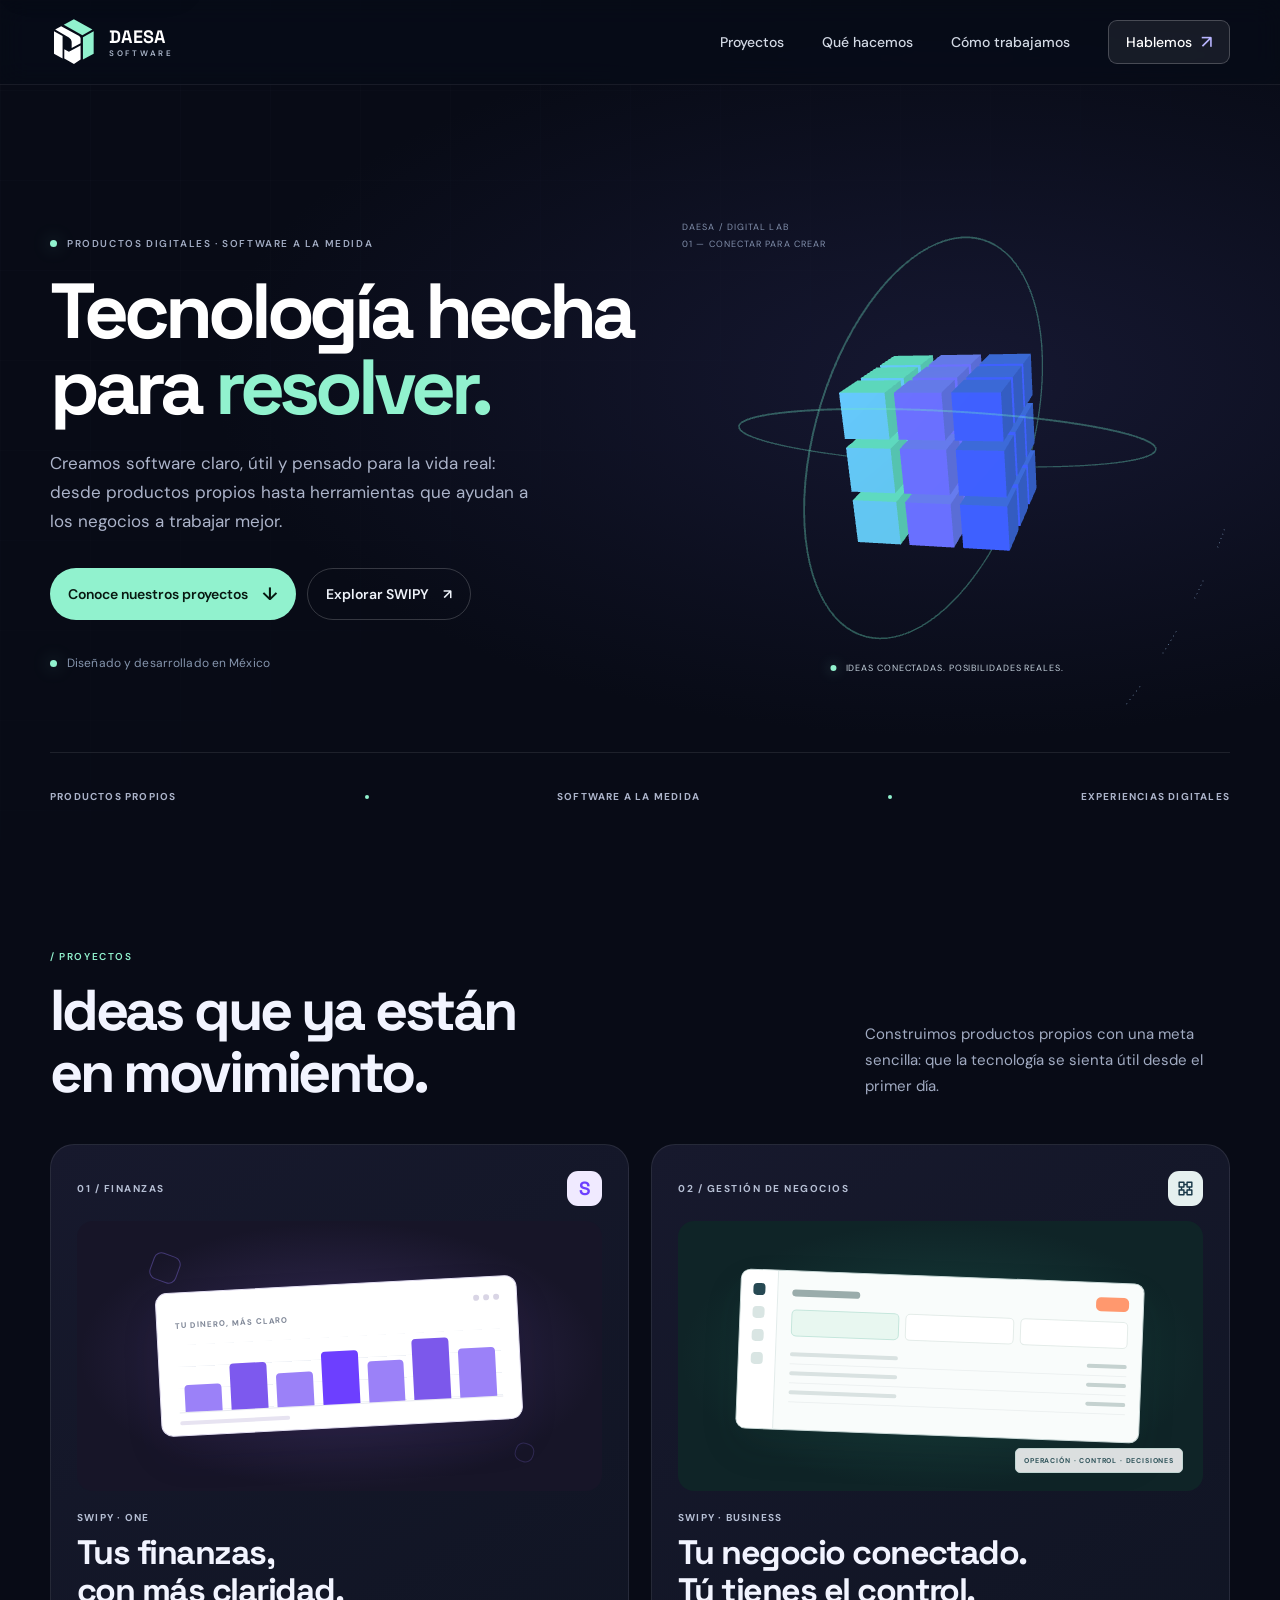
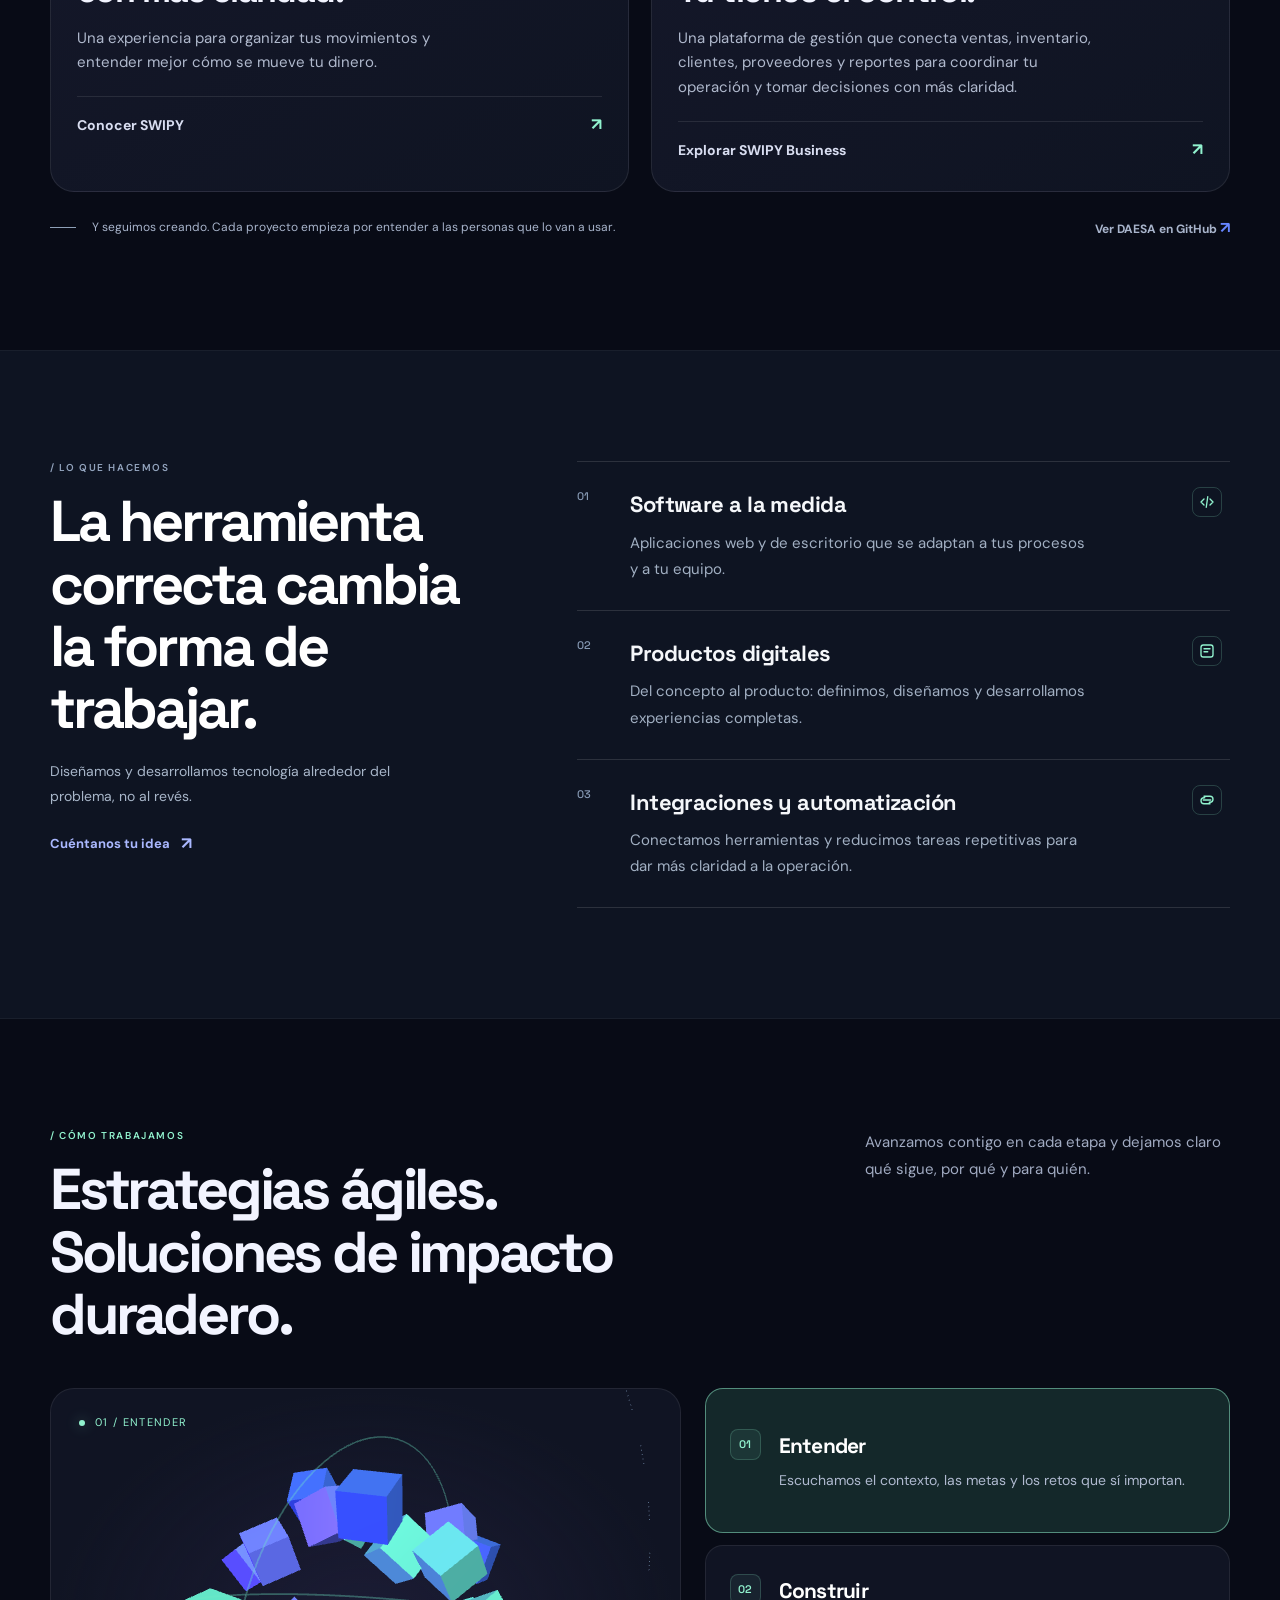
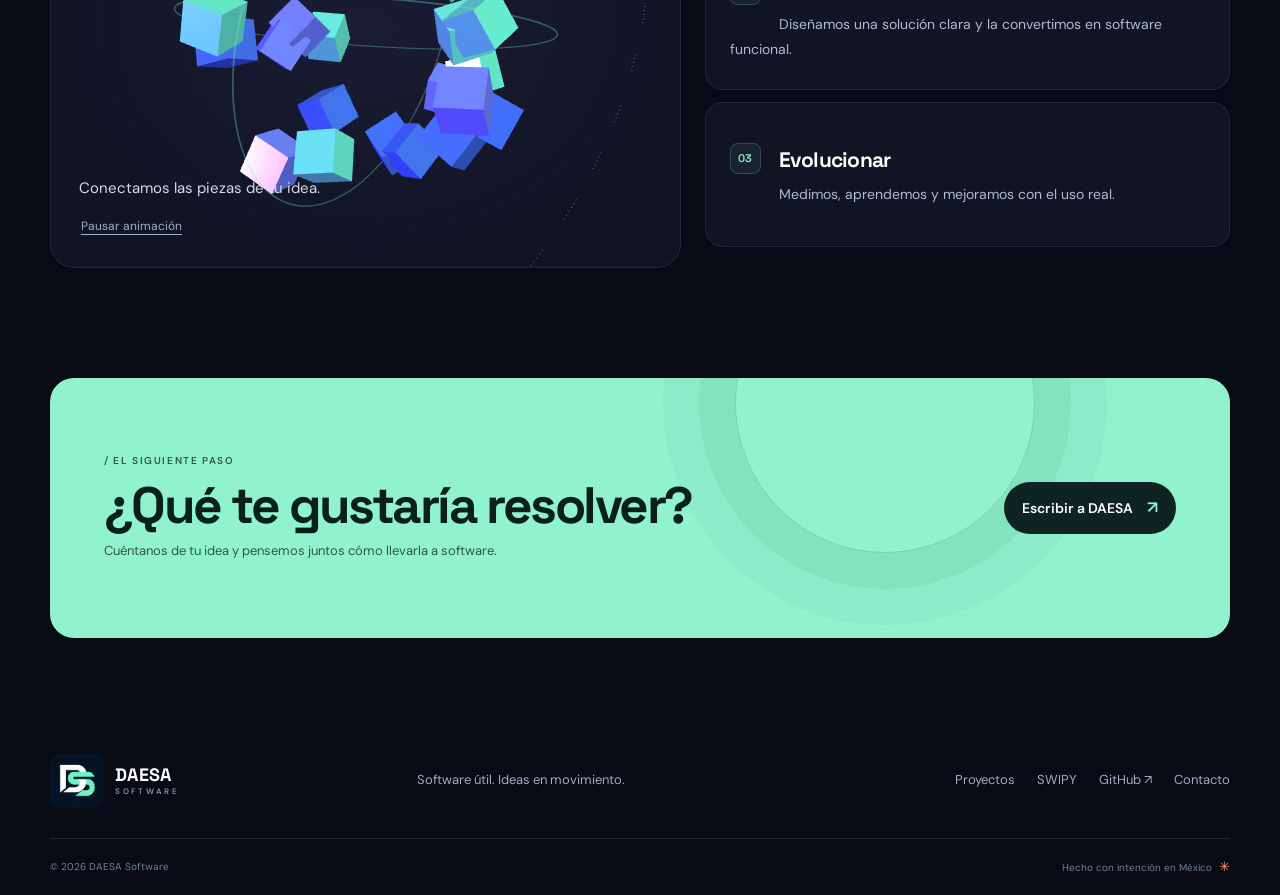
==== commit 53e8d470: "content: posicionar SWIPY Business como gestión del negocio" ====
--- a/index.html
+++ b/index.html
@@ -99,16 +99,16 @@
           </article>
 
           <article class="project-card project-two" data-reveal>
-            <div class="project-topline"><span class="project-index">02 / PUNTO DE VENTA</span><span class="project-mark mark-two" aria-hidden="true"><svg viewBox="0 0 24 24"><path d="M4 7h16l-1.4 12H5.4L4 7Zm4 0a4 4 0 0 1 8 0M8 11v4m8-4v4" /></svg></span></div>
+            <div class="project-topline"><span class="project-index">02 / GESTIÓN DE NEGOCIOS</span><span class="project-mark mark-two" aria-hidden="true"><svg viewBox="0 0 24 24"><path d="M4 4h6v6H4V4Zm10 0h6v6h-6V4ZM4 14h6v6H4v-6Zm10 0h6v6h-6v-6M10 7h4M7 10v4m10-4v4m-7 3h4" /></svg></span></div>
             <div class="project-visual store-visual" aria-hidden="true">
               <div class="pos-window">
                 <div class="pos-rail"><i></i><i></i><i></i><i></i></div>
                 <div class="pos-main"><div class="pos-header"><i></i><b></b></div><div class="pos-cards"><i></i><i></i><i></i></div><div class="pos-row"><i></i><i></i></div><div class="pos-row"><i></i><i></i></div><div class="pos-row"><i></i><i></i></div></div>
               </div>
-              <span class="store-tag">VENTA · INVENTARIO · REPORTES</span>
+              <span class="store-tag">OPERACIÓN · CONTROL · DECISIONES</span>
             </div>
-            <div class="project-info"><div><p class="product-label">SWIPY · BUSINESS</p><h3>Tu tienda,<br />en buenas manos.</h3></div><p>Un punto de venta para administrar ventas, inventario, clientes, proveedores y reportes.</p></div>
-            <a class="project-link" href="https://swipy.daesasoftware.com/" aria-label="Conoce SWIPY Business en la página de SWIPY">Conocer SWIPY <span aria-hidden="true">↗</span></a>
+            <div class="project-info"><div><p class="product-label">SWIPY · BUSINESS</p><h3>Tu negocio conectado.<br />Tú tienes el control.</h3></div><p>Una plataforma de gestión que conecta ventas, inventario, clientes, proveedores y reportes para coordinar tu operación y tomar decisiones con más claridad.</p></div>
+            <a class="project-link" href="https://swipy.daesasoftware.com/" aria-label="Conoce SWIPY Business en la página de SWIPY">Explorar SWIPY Business <span aria-hidden="true">↗</span></a>
           </article>
         </div>
         <div class="projects-note" data-reveal><span class="note-line"></span><p>Y seguimos creando. Cada proyecto empieza por entender a las personas que lo van a usar.</p><a href="https://github.com/DaeSa-Software" target="_blank" rel="noreferrer">Ver DAESA en GitHub <span aria-hidden="true">↗</span></a></div>
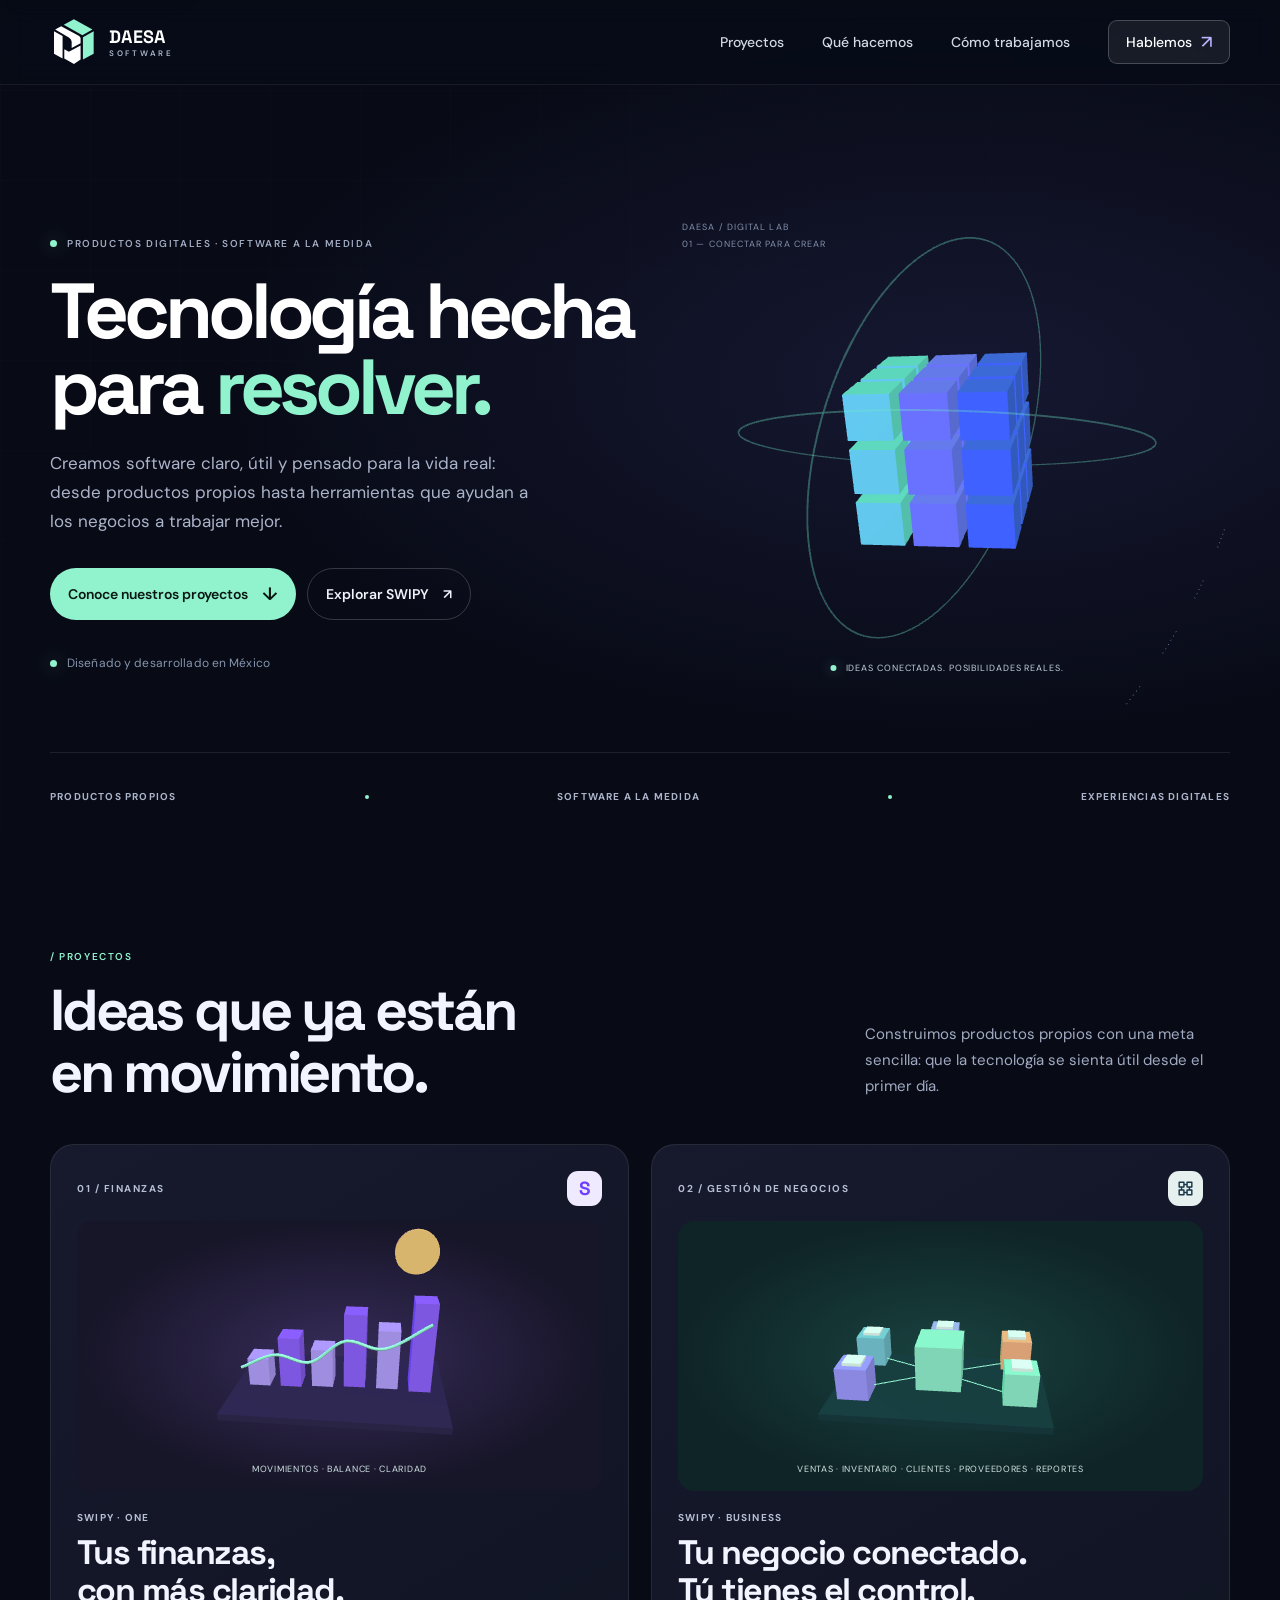
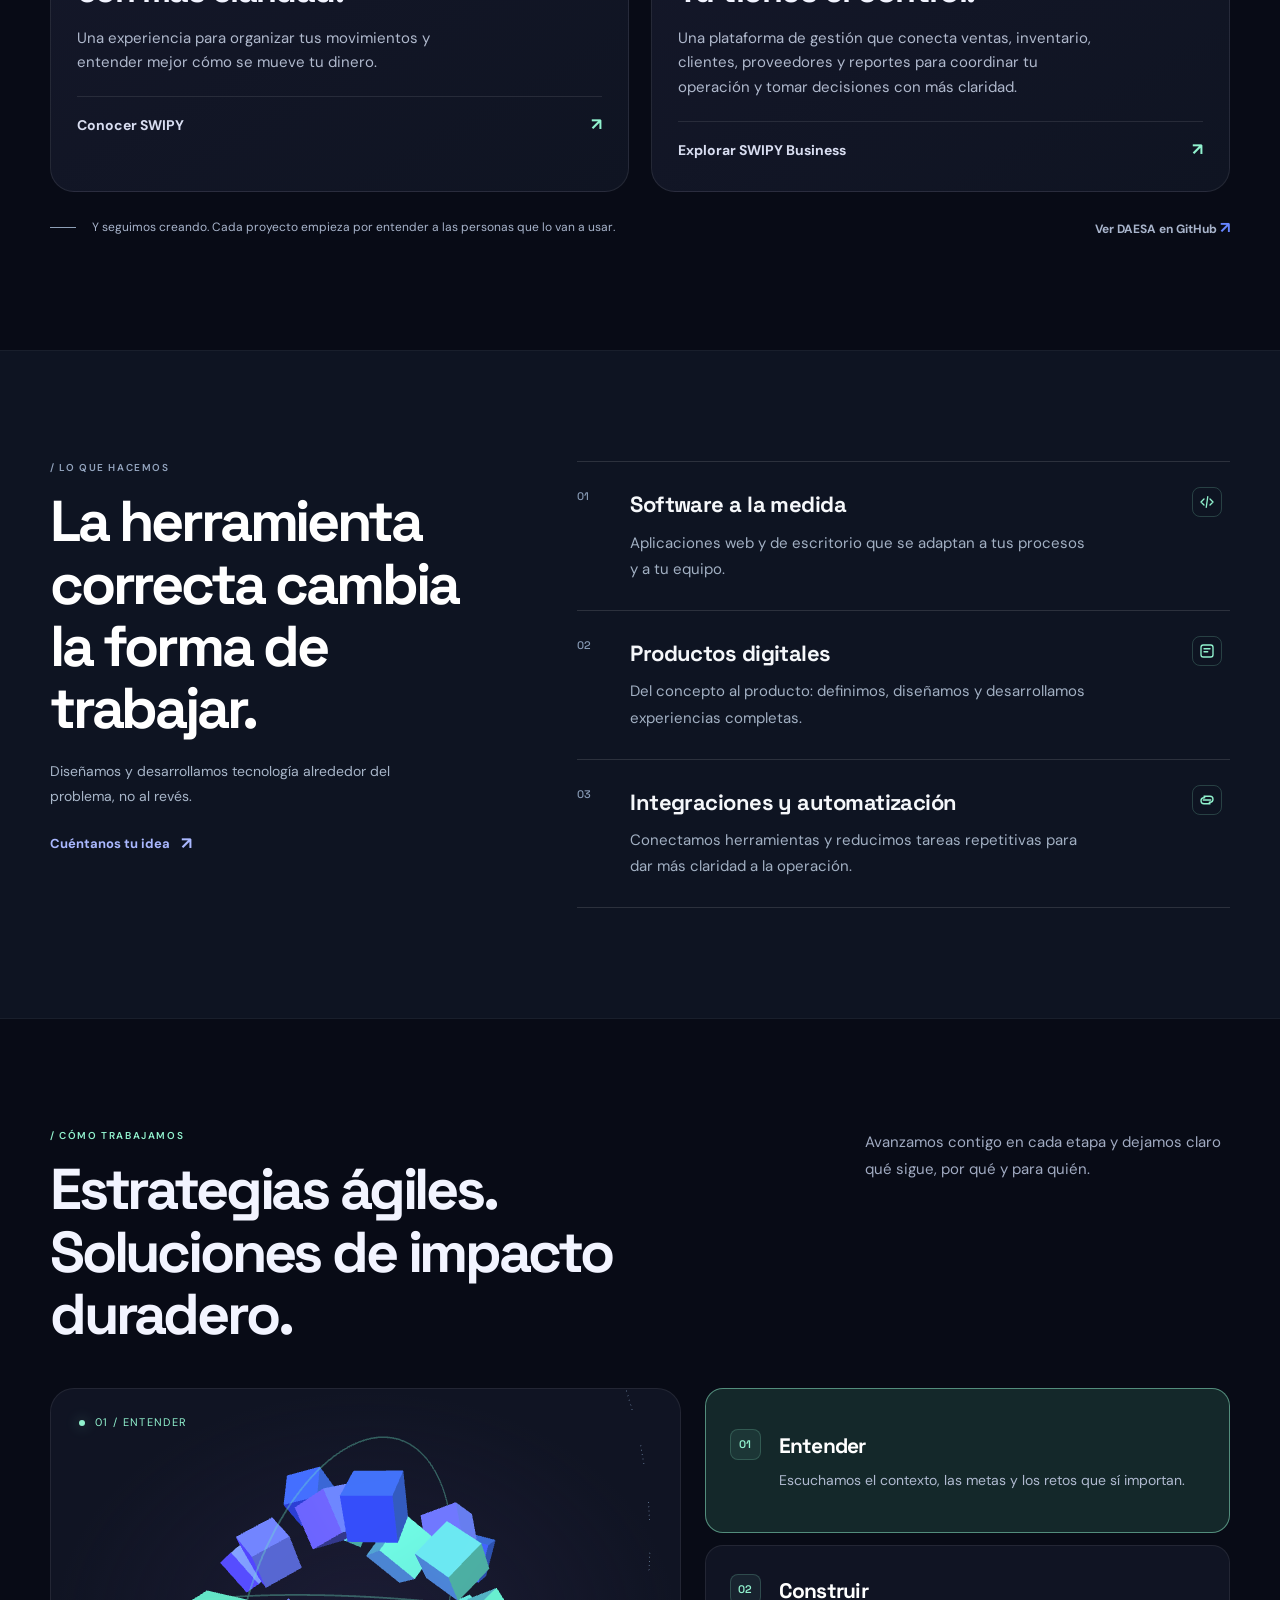
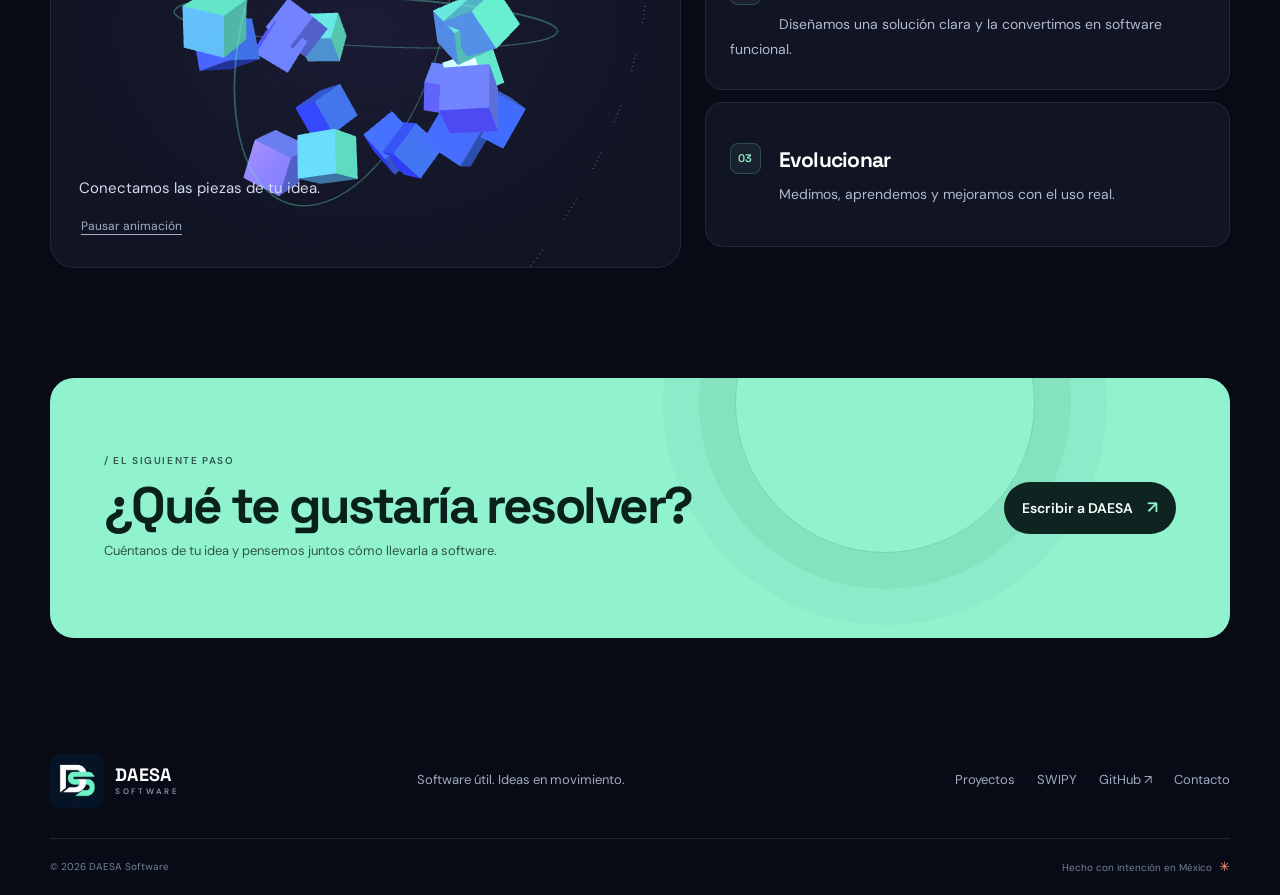
==== commit a91d309b: "feat: escenas 3D para SWIPY One y Business" ====
--- a/index.html
+++ b/index.html
@@ -11,7 +11,7 @@
     <link rel="preconnect" href="https://fonts.googleapis.com" />
     <link rel="preconnect" href="https://fonts.gstatic.com" crossorigin />
     <link href="https://fonts.googleapis.com/css2?family=DM+Sans:wght@400;500;600;700&family=Space+Grotesk:wght@400;500;600;700&display=swap" rel="stylesheet" />
-    <link rel="stylesheet" href="/styles.css?v=immersive-1" />
+    <link rel="stylesheet" href="/styles.css?v=products-3d-1" />
     <title>DAESA Software — Tecnología hecha para resolver</title>
     <meta property="og:type" content="website" />
     <meta property="og:locale" content="es_MX" />
@@ -85,7 +85,7 @@
         <div class="project-grid">
           <article class="project-card project-one" data-reveal>
             <div class="project-topline"><span class="project-index">01 / FINANZAS</span><span class="project-mark mark-one" aria-hidden="true">S</span></div>
-            <div class="project-visual finance-visual" aria-hidden="true">
+            <div class="project-visual finance-visual" aria-hidden="true" id="one-product-scene"><span class="product-scene-caption">MOVIMIENTOS · BALANCE · CLARIDAD</span>
               <div class="finance-screen">
                 <span class="screen-label">TU DINERO, MÁS CLARO</span>
                 <span class="screen-bars"><i></i><i></i><i></i><i></i><i></i><i></i><i></i></span>
@@ -100,7 +100,7 @@
 
           <article class="project-card project-two" data-reveal>
             <div class="project-topline"><span class="project-index">02 / GESTIÓN DE NEGOCIOS</span><span class="project-mark mark-two" aria-hidden="true"><svg viewBox="0 0 24 24"><path d="M4 4h6v6H4V4Zm10 0h6v6h-6V4ZM4 14h6v6H4v-6Zm10 0h6v6h-6v-6M10 7h4M7 10v4m10-4v4m-7 3h4" /></svg></span></div>
-            <div class="project-visual store-visual" aria-hidden="true">
+            <div class="project-visual store-visual" aria-hidden="true" id="business-product-scene"><span class="product-scene-caption">VENTAS · INVENTARIO · CLIENTES · PROVEEDORES · REPORTES</span>
               <div class="pos-window">
                 <div class="pos-rail"><i></i><i></i><i></i><i></i></div>
                 <div class="pos-main"><div class="pos-header"><i></i><b></b></div><div class="pos-cards"><i></i><i></i><i></i></div><div class="pos-row"><i></i><i></i></div><div class="pos-row"><i></i><i></i></div><div class="pos-row"><i></i><i></i></div></div>
@@ -160,6 +160,6 @@
     </footer>
 
     <script src="/script.js?v=immersive-1" defer></script>
-    <script type="module" src="/experience.js"></script>
+    <script type="module" src="/experience.js?v=products-3d-1"></script>
   </body>
 </html>
--- a/styles.css
+++ b/styles.css
@@ -292,3 +292,12 @@
 /* Identidad DAESA: cubo principal y monograma secundario. */
 .brand-symbol { width:48px; height:48px; object-fit:contain; border-radius:10px; flex:none; }
 .brand-symbol-secondary { width:54px; height:54px; }
+
+/* Product illustrations: real 3D with the existing HTML as a fallback. */
+.product-scene-loaded > .finance-screen,
+.product-scene-loaded > .visual-spark,
+.product-scene-loaded > .pos-window,
+.product-scene-loaded > .store-tag { display:none; }
+.project-visual canvas { width:100%; height:100%; display:block; }
+.product-scene-caption { position:absolute; z-index:1; bottom:15px; left:12px; right:12px; text-align:center; color:#d1e5e4; font-size:9px; letter-spacing:.08em; pointer-events:none; }
+@media(max-width:760px) { .product-scene-caption { font-size:8px; letter-spacing:.03em; } }
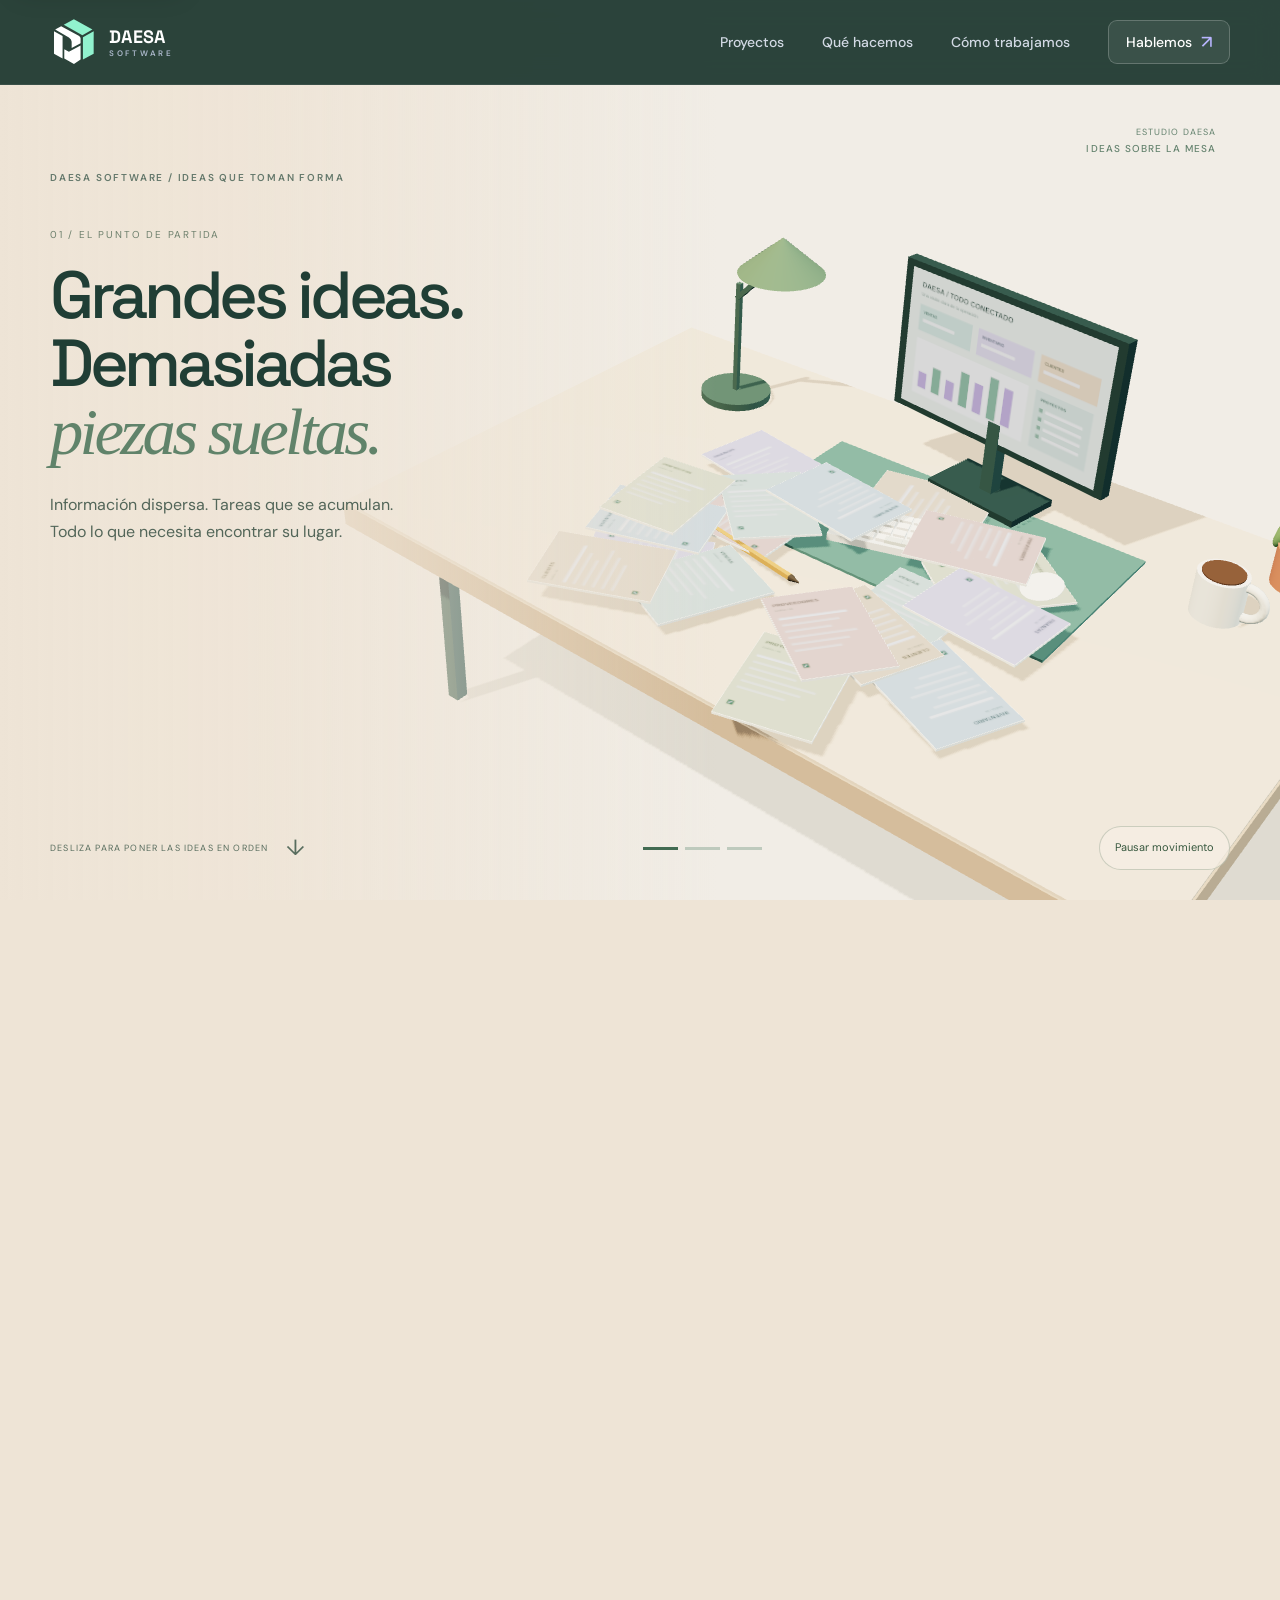
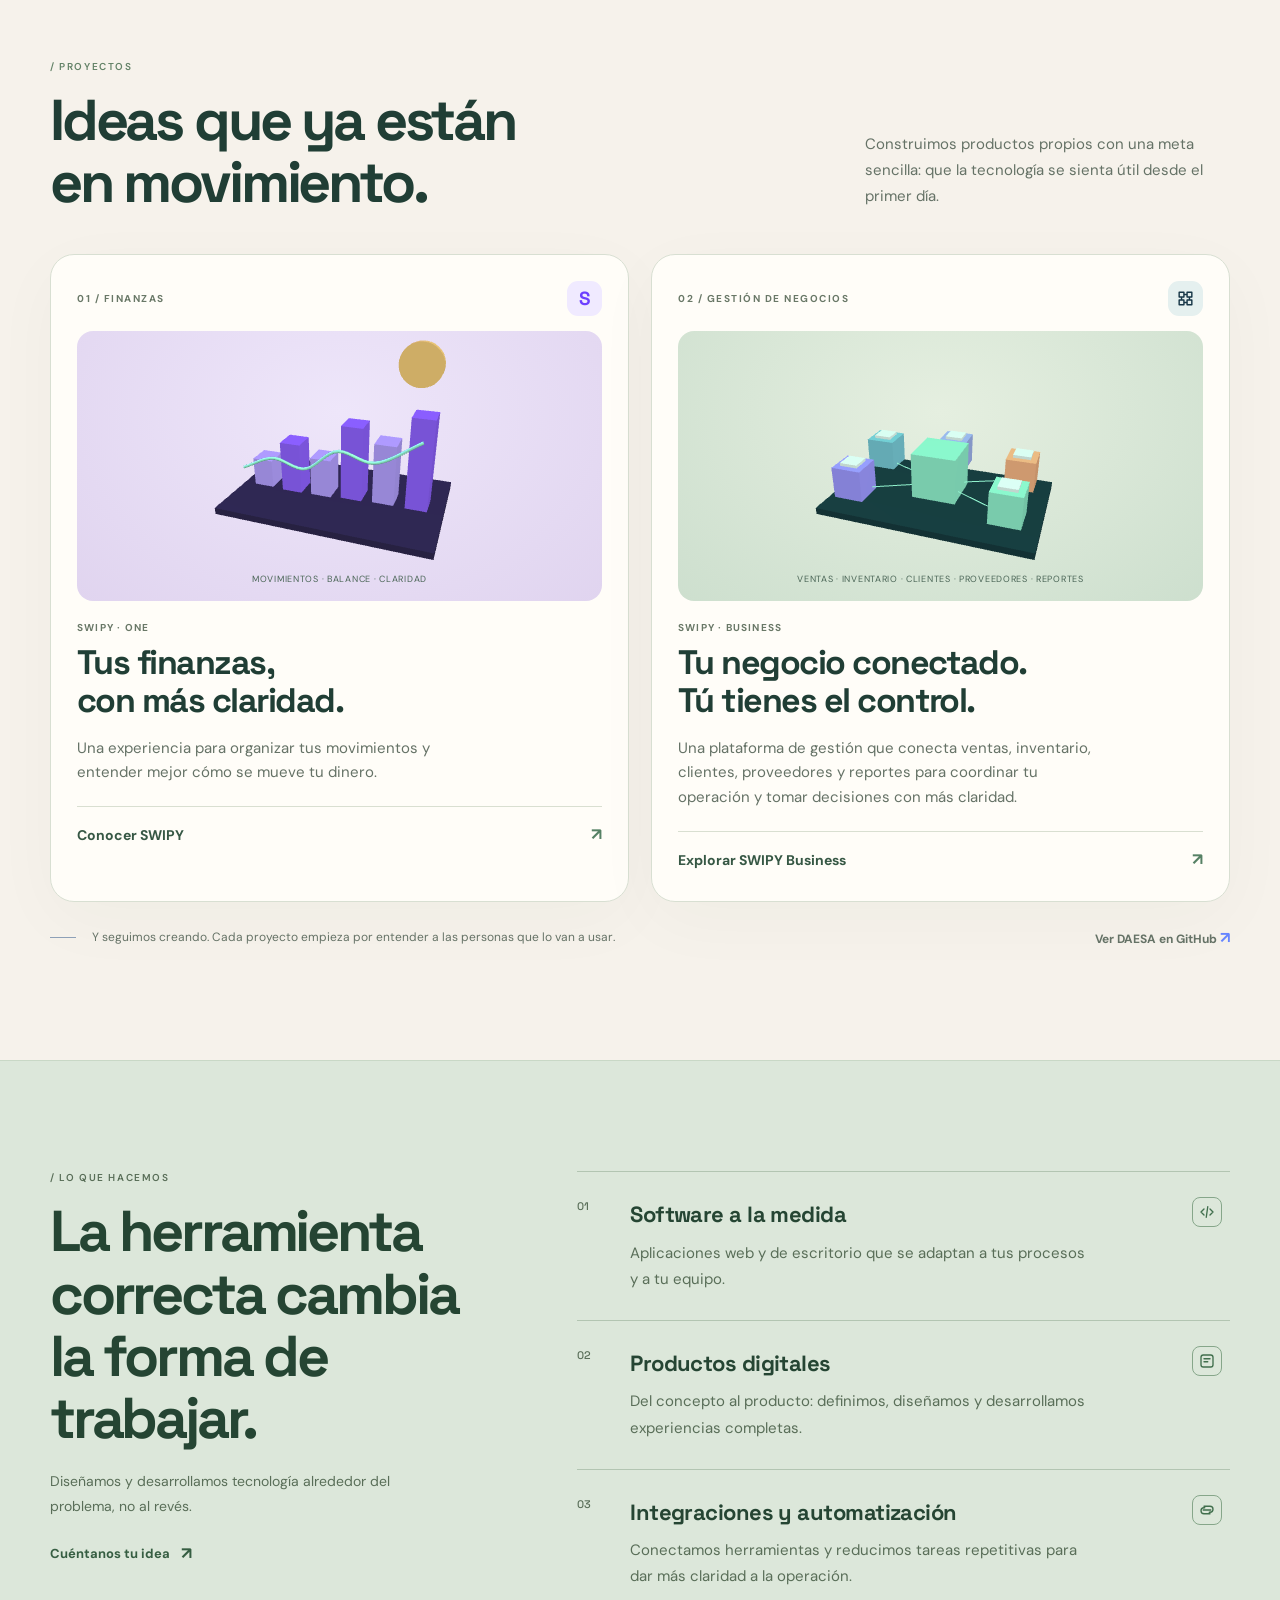
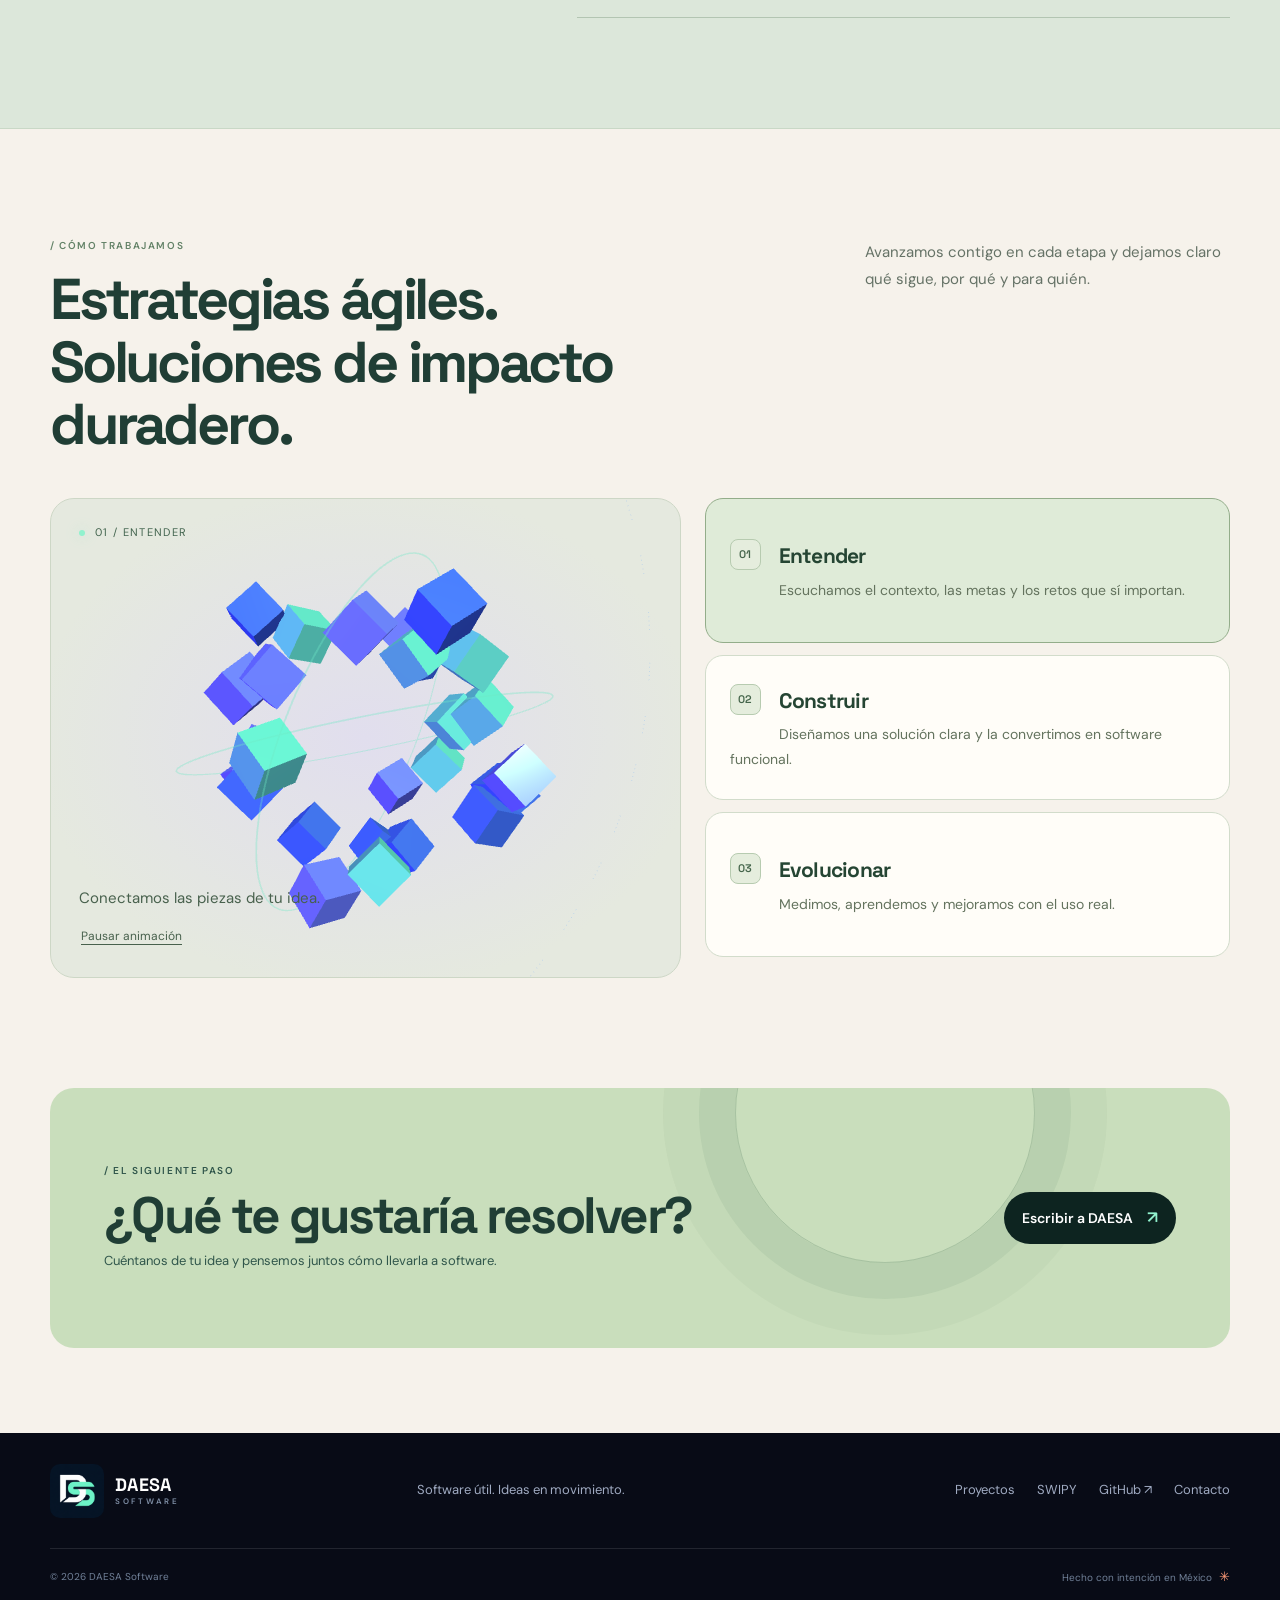
==== commit 3ac6fe5f: "feat: recorrido cinematográfico del desorden a una operación conectada" ====
--- a/index.html
+++ b/index.html
@@ -11,7 +11,7 @@
     <link rel="preconnect" href="https://fonts.googleapis.com" />
     <link rel="preconnect" href="https://fonts.gstatic.com" crossorigin />
     <link href="https://fonts.googleapis.com/css2?family=DM+Sans:wght@400;500;600;700&family=Space+Grotesk:wght@400;500;600;700&display=swap" rel="stylesheet" />
-    <link rel="stylesheet" href="/styles.css?v=products-3d-1" />
+    <link rel="stylesheet" href="/styles.css?v=desk-cinema-1" />
     <title>DAESA Software — Tecnología hecha para resolver</title>
     <meta property="og:type" content="website" />
     <meta property="og:locale" content="es_MX" />
@@ -51,29 +51,38 @@
     </header>
 
     <main id="contenido">
-      <section class="hero">
-        <div class="hero-grid" aria-hidden="true"></div>
-        <div class="shell hero-layout">
-          <div class="hero-copy" data-reveal>
-            <p class="eyebrow"><span class="eyebrow-dot"></span> PRODUCTOS DIGITALES · SOFTWARE A LA MEDIDA</p>
-            <h1>Tecnología hecha para <span>resolver.</span></h1>
-            <p class="hero-intro">Creamos software claro, útil y pensado para la vida real: desde productos propios hasta herramientas que ayudan a los negocios a trabajar mejor.</p>
-            <div class="hero-actions">
-              <a class="button button-primary" href="#proyectos">Conoce nuestros proyectos <span aria-hidden="true">↓</span></a>
-              <a class="button button-quiet" href="https://swipy.daesasoftware.com/">Explorar SWIPY <span aria-hidden="true">↗</span></a>
+      <section class="desk-story" id="historia" aria-label="Del desorden a una operación conectada">
+        <div class="desk-sticky">
+          <div id="desk-scene" aria-hidden="true"></div>
+          <div class="desk-wash" aria-hidden="true"></div>
+          <div class="desk-editorial shell">
+            <p class="eyebrow">DAESA SOFTWARE / IDEAS QUE TOMAN FORMA</p>
+            <div class="desk-chapters">
+              <div class="desk-chapter is-current" data-chapter="0">
+                <p class="chapter-kicker">01 / EL PUNTO DE PARTIDA</p>
+                <h1>Grandes ideas.<br>Demasiadas<br> <em>piezas sueltas.</em></h1>
+                <p>Información dispersa. Tareas que se acumulan. Todo lo que necesita encontrar su lugar.</p>
+              </div>
+              <div class="desk-chapter" data-chapter="1" inert>
+                <p class="chapter-kicker">02 / EL ORDEN TIENE DISEÑO</p>
+                <h2>Conectamos<br>las piezas.<br> <em>Simplificamos<br>tu día.</em></h2>
+                <p>Convertimos procesos dispersos en herramientas claras, útiles y pensadas para las personas.</p>
+              </div>
+              <div class="desk-chapter" data-chapter="2" inert>
+                <p class="chapter-kicker">03 / POSIBILIDADES REALES</p>
+                <h2>Menos fricción.<br>Más espacio<br> <em>para crecer.</em></h2>
+                <p>Software que transforma información en claridad y conecta tu operación con lo que sigue.</p>
+                <a class="button button-primary" href="#proyectos">Explora lo que creamos <span aria-hidden="true">↓</span></a>
+              </div>
             </div>
-            <div class="hero-footnote"><span class="signal" aria-hidden="true"></span> Diseñado y desarrollado en México</div>
           </div>
-
-          <div class="hero-art scene-shell" aria-label="Piezas que se conectan para formar una solución digital">
-            <div class="scene-canvas" id="hero-scene" aria-hidden="true"></div>
-            <div class="scene-fallback" aria-hidden="true"><i></i><i></i><i></i><i></i><i></i><i></i></div>
-            <div class="scene-caption"><span class="live-dot"></span> IDEAS CONECTADAS. POSIBILIDADES REALES.</div>
-            <div class="scene-coordinate" aria-hidden="true">DAESA / DIGITAL LAB<br>01 — CONECTAR PARA CREAR</div>
+          <div class="desk-bottom shell">
+            <span class="desk-scroll">DESLIZA PARA PONER LAS IDEAS EN ORDEN <span aria-hidden="true">↓</span></span>
+            <div class="desk-progress" aria-hidden="true"><i></i><i></i><i></i></div>
+            <button id="desk-motion" type="button" aria-pressed="false">Pausar movimiento</button>
           </div>
-        </div>
-        <div class="hero-bottom shell" aria-label="Áreas de trabajo">
-          <span>PRODUCTOS PROPIOS</span><i></i><span>SOFTWARE A LA MEDIDA</span><i></i><span>EXPERIENCIAS DIGITALES</span>
+          <div class="desk-status" aria-hidden="true"><span>ESTUDIO DAESA</span><strong id="desk-status-text">IDEAS SOBRE LA MESA</strong></div>
+          <div class="desk-fallback" aria-hidden="true"><span>VENTAS</span><span>IDEAS</span><span>CLIENTES</span><span>FINANZAS</span><span>PROYECTOS</span></div>
         </div>
       </section>
 
@@ -160,6 +169,7 @@
     </footer>
 
     <script src="/script.js?v=immersive-1" defer></script>
-    <script type="module" src="/experience.js?v=products-3d-1"></script>
+    <script type="module" src="/experience.js?v=desk-cinema-1"></script>
+    <script type="module" src="/desk-story.js?v=desk-cinema-1"></script>
   </body>
 </html>
--- a/styles.css
+++ b/styles.css
@@ -301,3 +301,70 @@
 .project-visual canvas { width:100%; height:100%; display:block; }
 .product-scene-caption { position:absolute; z-index:1; bottom:15px; left:12px; right:12px; text-align:center; color:#d1e5e4; font-size:9px; letter-spacing:.08em; pointer-events:none; }
 @media(max-width:760px) { .product-scene-caption { font-size:8px; letter-spacing:.03em; } }
+
+/* The DAESA desk: a scroll-directed studio film, with warm material and daylight. */
+.desk-story { position:relative; height:350vh; height:350svh; background:#eee4d6; color:#203e35; }
+.desk-sticky { position:sticky; top:0; height:100vh; height:100svh; overflow:hidden; background:radial-gradient(ellipse at 78% 38%,#fffbeb 0,#eee4d6 58%,#e4d8c9 100%); }
+#desk-scene { position:absolute; inset:0; }
+#desk-scene canvas { display:block; width:100%; height:100%; }
+.desk-wash { position:absolute; inset:0; pointer-events:none; background:linear-gradient(90deg,#eee4d6 0%,#eee4d6ee 20%,#eee4d699 34%,transparent 56%); }
+.desk-editorial { position:relative; height:100%; padding-top:clamp(130px,19vh,190px); pointer-events:none; }
+.desk-editorial > .eyebrow { color:#65796c; font-size:10px; letter-spacing:.18em; margin-bottom:42px; }
+.desk-chapters { position:relative; width:42%; height:420px; }
+.desk-chapter { position:absolute; inset:0; opacity:0; visibility:hidden; transform:translateY(18px); transition:opacity .4s,transform .5s,visibility .4s; }
+.desk-chapter.is-current { opacity:1; visibility:visible; transform:none; }
+.chapter-kicker { font-size:10px; letter-spacing:.18em; color:#6e806d; margin-bottom:19px; }
+.desk-chapter h1,.desk-chapter h2 { color:#203e35; font-size:clamp(46px,5.2vw,77px); font-weight:500; line-height:1.02; letter-spacing:-.065em; margin-bottom:25px; }
+.desk-chapter em { font-family:Georgia,serif; font-weight:400; color:#60836a; letter-spacing:-.055em; }
+.desk-chapter > p:not(.chapter-kicker) { max-width:345px; color:#536659; font-size:16px; line-height:1.7; }
+.desk-chapter .button { pointer-events:auto; font-size:13px; background:#284d3e; color:#fff; margin-top:8px; }
+.desk-bottom { position:absolute; left:0; right:0; bottom:30px; display:flex; align-items:center; justify-content:space-between; gap:25px; }
+.desk-scroll { color:#586d5e; font-size:9px; letter-spacing:.13em; display:flex; align-items:center; gap:18px; }
+.desk-scroll > span { font-size:22px; }
+.desk-progress { display:flex; gap:7px; }
+.desk-progress i { display:block; width:35px; height:3px; background:#becabd; transition:background .4s; }
+.desk-progress i.is-current { background:#426b52; }
+#desk-motion { border:1px solid #58715a44; color:#36573e; background:#f7f0e5a6; border-radius:30px; min-height:44px; padding:8px 15px; font-size:11px; cursor:pointer; }
+.desk-status { position:absolute; right:5%; top:125px; color:#64826e; font-size:9px; line-height:1.7; letter-spacing:.12em; text-align:right; }
+.desk-status strong { display:block; font-size:10px; font-weight:500; }
+.desk-fallback { position:absolute; right:8%; top:30%; width:43%; display:flex; flex-wrap:wrap; gap:18px; transform:rotate(-8deg); }
+.desk-fallback span { padding:28px; background:#d1e1cc; box-shadow:0 18px 30px #35554122; font-size:12px; }
+.desk-fallback span:nth-child(2n) { background:#e0d5ec; transform:rotate(16deg); }
+.desk-ready .desk-fallback { display:none; }
+/* The film opens into a light product gallery rather than another black backdrop. */
+body { background:#f6f2eb; color:#203e35; }
+.projects .section-heading h2,.process-heading h2 { color:#203e35; }
+.projects .eyebrow-light,.process .eyebrow-light { color:#638267; }
+.section-heading > p,.projects-note,.projects-note a { color:#657266; }
+.project-card { background:#fffdf8; border-color:#d8dfd2; box-shadow:0 18px 70px #26442c08; }
+.project-card:hover { border-color:#9fb49f; }
+.project-index,.product-label { color:#697867; }
+.project-info h3 { color:#203e35; }
+.project-info > p { color:#657266; }
+.project-link { color:#365744; border-color:#d9dfd1; }
+.project-link span { color:#568165; }
+.finance-visual { background:radial-gradient(ellipse at 50% 30%,#eee6fa,#e0d4ef); }
+.store-visual { background:radial-gradient(ellipse at 50% 30%,#e5efe0,#cddfce); }
+.product-scene-caption { color:#4a6556; }
+.capabilities { background:#dce7da; border-color:#c9d8c6; }
+.capabilities-intro h2,.capability-item h3 { color:#254533; }
+.capabilities-intro .eyebrow,.capabilities-intro > p:not(.eyebrow),.capability-item p,.capability-no { color:#596e58; }
+.capability-item { border-color:#b3c5b2; }.capability-item:last-child { border-color:#b3c5b2; }
+.text-link { color:#365e42; }.capability-symbol { color:#416f4d; border-color:#86a68a; }
+.contact-band { background:#c9debc; color:#203e35; }
+@media(max-width:1050px) { .desk-chapter h1,.desk-chapter h2 { font-size:clamp(45px,6vw,64px); }.desk-chapters { width:45%; }.desk-editorial > .eyebrow { max-width:38%; line-height:1.7; }.desk-chapter > p:not(.chapter-kicker) { max-width:300px; font-size:14px; } }
+@media(max-width:760px) {
+ .desk-story { height:300svh; }.desk-editorial { padding-top:106px; }.desk-editorial > .eyebrow { max-width:100%; font-size:8px; margin-bottom:24px; }.desk-chapters { width:100%; height:250px; }.desk-chapter h1,.desk-chapter h2 { font-size:43px; max-width:350px; margin-bottom:12px; }.desk-chapter h1 br:nth-child(2) { display:none; }.desk-chapter h2 br:nth-child(2) { display:none; }.desk-chapter > p:not(.chapter-kicker) { max-width:310px; font-size:13px; line-height:1.6; }.chapter-kicker { font-size:8px; margin-bottom:12px; }
+ #desk-scene { top:27%; bottom:4%; }.desk-wash { background:linear-gradient(#eee4d6 0%,#eee4d6 24%,#eee4d680 38%,transparent 58%); }.desk-status { top:auto; bottom:90px; right:20px; font-size:8px; }.desk-status strong { font-size:8px; }.desk-bottom { bottom:18px; gap:10px; flex-wrap:wrap; }.desk-scroll { max-width:48%; font-size:7px; line-height:1.8; gap:8px; }.desk-progress { gap:4px; }.desk-progress i { width:17px; }#desk-motion { padding:6px 10px; font-size:9px; }.desk-chapter .button { min-height:42px; font-size:11px; }.desk-fallback { top:55%; width:75%; }.desk-fallback span { padding:16px; font-size:9px; }
+}
+@media(prefers-reduced-motion:reduce) { .desk-story { height:230svh; }.desk-chapter { transition:none; } }
+.site-header { background:#203a32f2; }
+@media(min-width:761px) { .desk-chapter h2 { font-size:clamp(45px,4.5vw,66px); } }
+.process-stage { background:radial-gradient(ellipse at center,#e1deee,transparent 75%),#e5e9df; border-color:#cdd7c6; }
+.stage-label { color:#42644e; }
+#stage-caption,.motion-toggle { color:#48614d; }
+.process-step { background:#fffdf8; color:#254533; border-color:#d2dccb; }
+.process-step.is-active { background:#dfebd8; border-color:#93ad8a; }
+.process-step:hover { border-color:#93ad8a; }
+.process-step > span { background:#e5eddd; color:#45654b; border-color:#b7cbb0; }
+.process-step p { color:#64735e; }
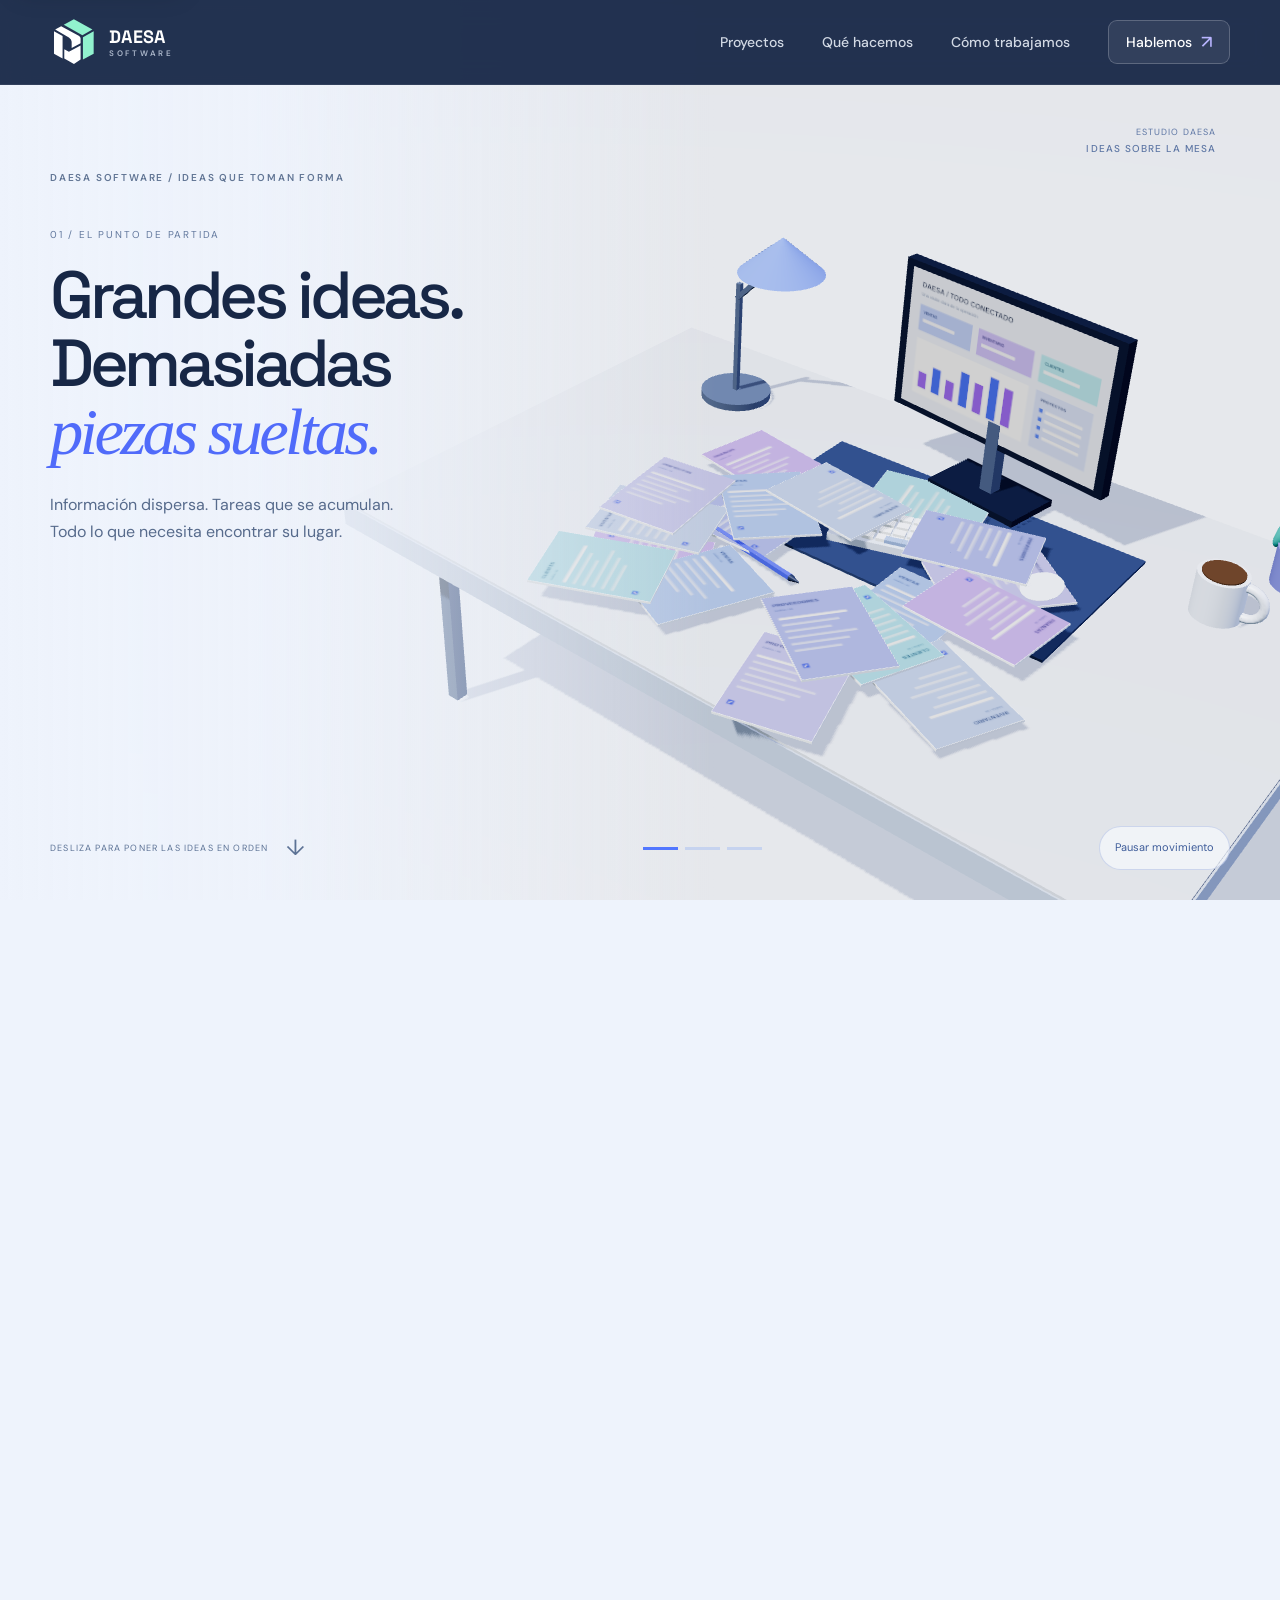
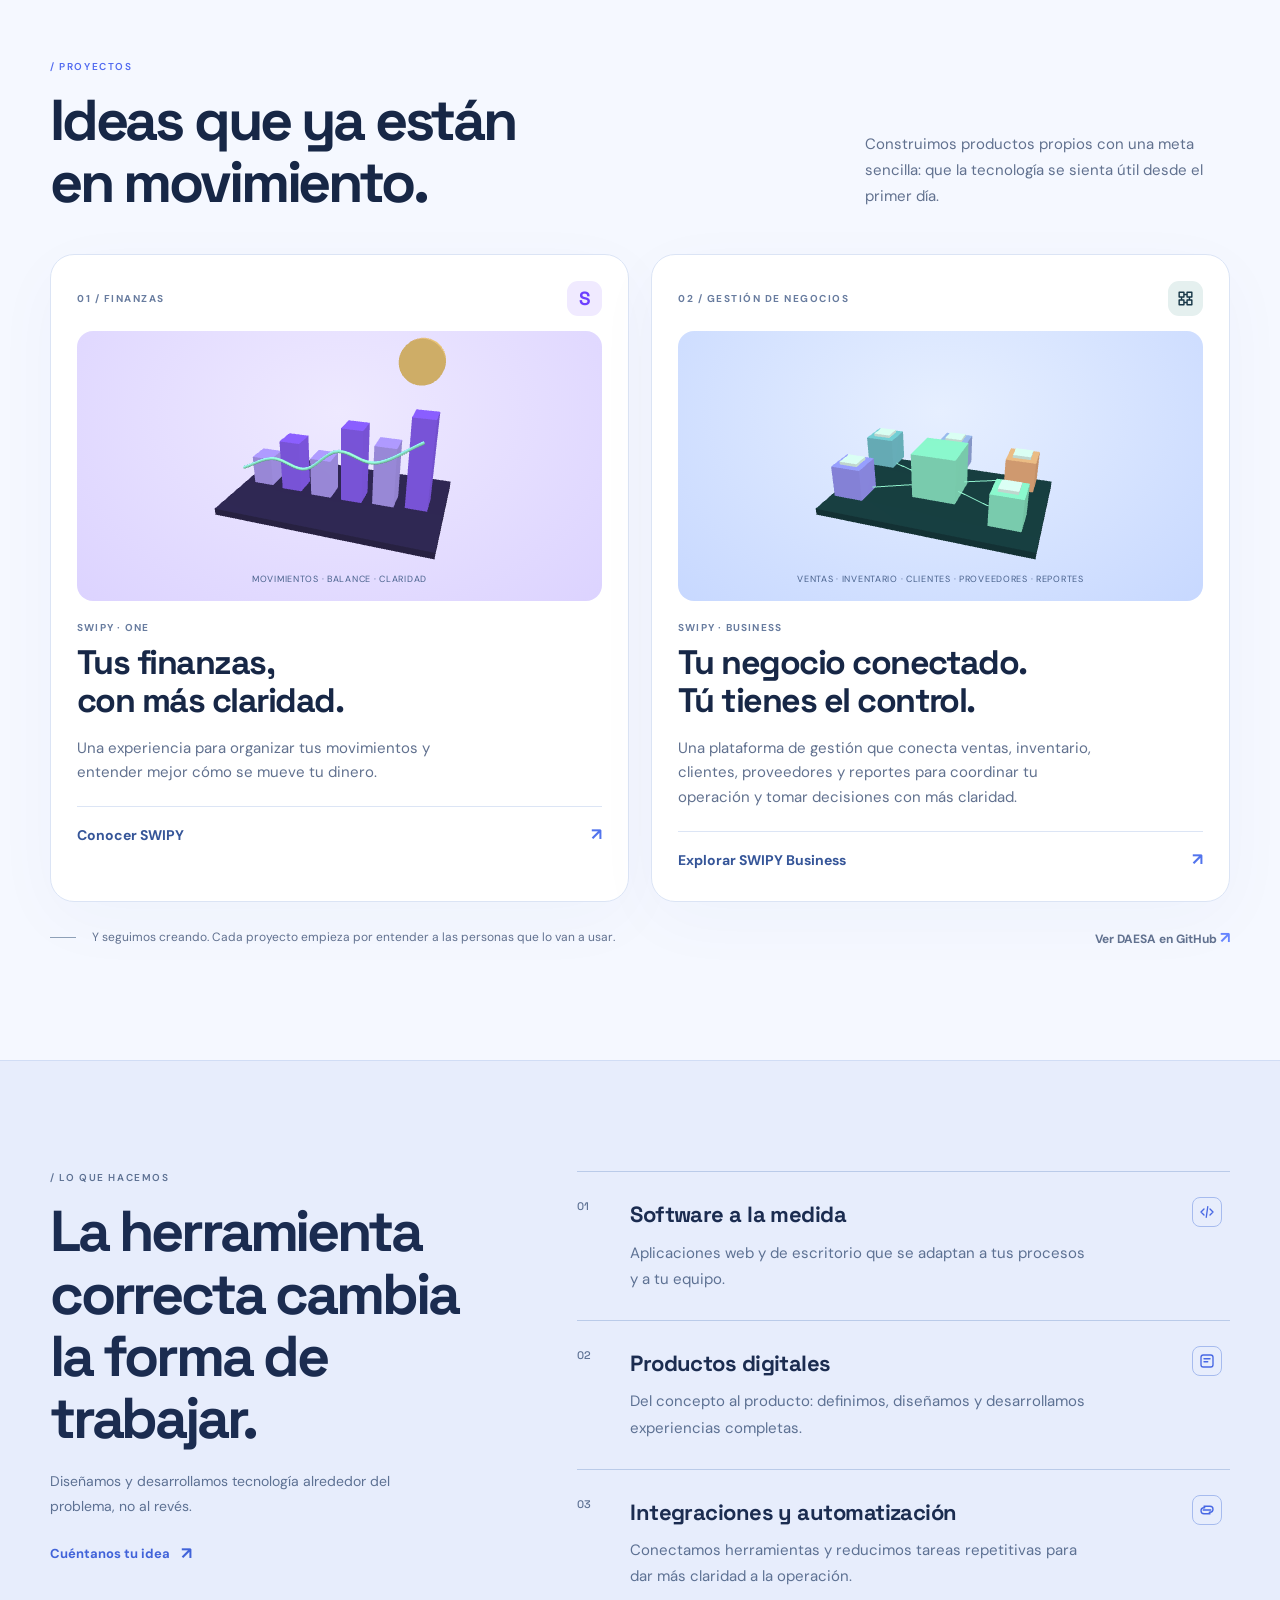
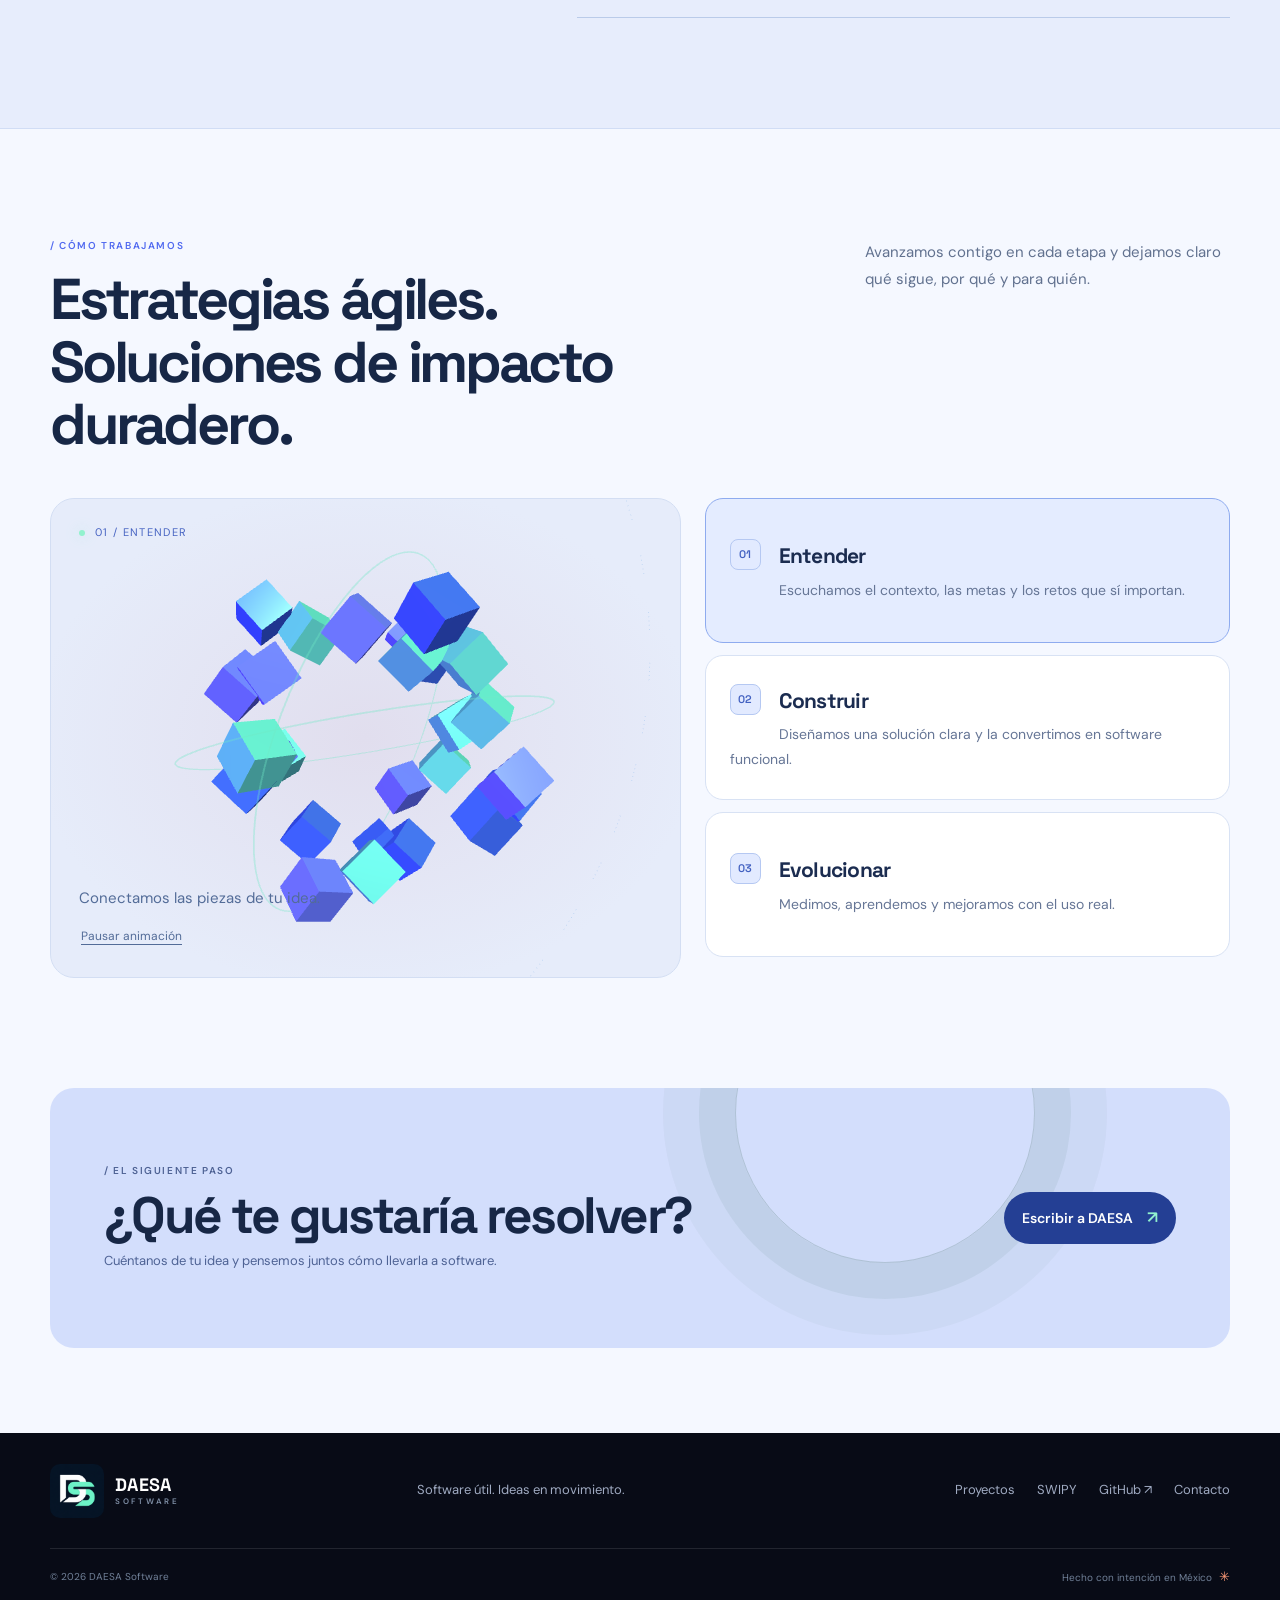
==== commit b5d46021: "style: paleta fría azul y violeta para el estudio DAESA" ====
--- a/index.html
+++ b/index.html
@@ -11,7 +11,7 @@
     <link rel="preconnect" href="https://fonts.googleapis.com" />
     <link rel="preconnect" href="https://fonts.gstatic.com" crossorigin />
     <link href="https://fonts.googleapis.com/css2?family=DM+Sans:wght@400;500;600;700&family=Space+Grotesk:wght@400;500;600;700&display=swap" rel="stylesheet" />
-    <link rel="stylesheet" href="/styles.css?v=desk-cinema-1" />
+    <link rel="stylesheet" href="/styles.css?v=desk-cool-2" />
     <title>DAESA Software — Tecnología hecha para resolver</title>
     <meta property="og:type" content="website" />
     <meta property="og:locale" content="es_MX" />
@@ -169,7 +169,7 @@
     </footer>
 
     <script src="/script.js?v=immersive-1" defer></script>
-    <script type="module" src="/experience.js?v=desk-cinema-1"></script>
-    <script type="module" src="/desk-story.js?v=desk-cinema-1"></script>
+    <script type="module" src="/experience.js?v=desk-cool-2"></script>
+    <script type="module" src="/desk-story.js?v=desk-cool-2"></script>
   </body>
 </html>
--- a/styles.css
+++ b/styles.css
@@ -302,69 +302,72 @@
 .product-scene-caption { position:absolute; z-index:1; bottom:15px; left:12px; right:12px; text-align:center; color:#d1e5e4; font-size:9px; letter-spacing:.08em; pointer-events:none; }
 @media(max-width:760px) { .product-scene-caption { font-size:8px; letter-spacing:.03em; } }
 
-/* The DAESA desk: a scroll-directed studio film, with warm material and daylight. */
-.desk-story { position:relative; height:350vh; height:350svh; background:#eee4d6; color:#203e35; }
-.desk-sticky { position:sticky; top:0; height:100vh; height:100svh; overflow:hidden; background:radial-gradient(ellipse at 78% 38%,#fffbeb 0,#eee4d6 58%,#e4d8c9 100%); }
+/* The DAESA desk: a scroll-directed studio film, with cool materials and studio lighting. */
+.desk-story { position:relative; height:350vh; height:350svh; background:#eef3fc; color:#172746; }
+.desk-sticky { position:sticky; top:0; height:100vh; height:100svh; overflow:hidden; background:radial-gradient(ellipse at 78% 38%,#f9fbff 0,#eef3fc 58%,#dae5fa 100%); }
 #desk-scene { position:absolute; inset:0; }
 #desk-scene canvas { display:block; width:100%; height:100%; }
-.desk-wash { position:absolute; inset:0; pointer-events:none; background:linear-gradient(90deg,#eee4d6 0%,#eee4d6ee 20%,#eee4d699 34%,transparent 56%); }
+.desk-wash { position:absolute; inset:0; pointer-events:none; background:linear-gradient(90deg,#eef3fc 0%,#eef3fcee 20%,#eef3fc99 34%,transparent 56%); }
 .desk-editorial { position:relative; height:100%; padding-top:clamp(130px,19vh,190px); pointer-events:none; }
-.desk-editorial > .eyebrow { color:#65796c; font-size:10px; letter-spacing:.18em; margin-bottom:42px; }
+.desk-editorial > .eyebrow { color:#627695; font-size:10px; letter-spacing:.18em; margin-bottom:42px; }
 .desk-chapters { position:relative; width:42%; height:420px; }
 .desk-chapter { position:absolute; inset:0; opacity:0; visibility:hidden; transform:translateY(18px); transition:opacity .4s,transform .5s,visibility .4s; }
 .desk-chapter.is-current { opacity:1; visibility:visible; transform:none; }
-.chapter-kicker { font-size:10px; letter-spacing:.18em; color:#6e806d; margin-bottom:19px; }
-.desk-chapter h1,.desk-chapter h2 { color:#203e35; font-size:clamp(46px,5.2vw,77px); font-weight:500; line-height:1.02; letter-spacing:-.065em; margin-bottom:25px; }
-.desk-chapter em { font-family:Georgia,serif; font-weight:400; color:#60836a; letter-spacing:-.055em; }
-.desk-chapter > p:not(.chapter-kicker) { max-width:345px; color:#536659; font-size:16px; line-height:1.7; }
-.desk-chapter .button { pointer-events:auto; font-size:13px; background:#284d3e; color:#fff; margin-top:8px; }
+.chapter-kicker { font-size:10px; letter-spacing:.18em; color:#63799e; margin-bottom:19px; }
+.desk-chapter h1,.desk-chapter h2 { color:#172746; font-size:clamp(46px,5.2vw,77px); font-weight:500; line-height:1.02; letter-spacing:-.065em; margin-bottom:25px; }
+.desk-chapter em { font-family:Georgia,serif; font-weight:400; color:#506bfa; letter-spacing:-.055em; }
+.desk-chapter > p:not(.chapter-kicker) { max-width:345px; color:#576b8c; font-size:16px; line-height:1.7; }
+.desk-chapter .button { pointer-events:auto; font-size:13px; background:#4666ed; color:#fff; margin-top:8px; }
 .desk-bottom { position:absolute; left:0; right:0; bottom:30px; display:flex; align-items:center; justify-content:space-between; gap:25px; }
-.desk-scroll { color:#586d5e; font-size:9px; letter-spacing:.13em; display:flex; align-items:center; gap:18px; }
+.desk-scroll { color:#5c7295; font-size:9px; letter-spacing:.13em; display:flex; align-items:center; gap:18px; }
 .desk-scroll > span { font-size:22px; }
 .desk-progress { display:flex; gap:7px; }
-.desk-progress i { display:block; width:35px; height:3px; background:#becabd; transition:background .4s; }
-.desk-progress i.is-current { background:#426b52; }
-#desk-motion { border:1px solid #58715a44; color:#36573e; background:#f7f0e5a6; border-radius:30px; min-height:44px; padding:8px 15px; font-size:11px; cursor:pointer; }
-.desk-status { position:absolute; right:5%; top:125px; color:#64826e; font-size:9px; line-height:1.7; letter-spacing:.12em; text-align:right; }
+.desk-progress i { display:block; width:35px; height:3px; background:#c6d3ef; transition:background .4s; }
+.desk-progress i.is-current { background:#5277ff; }
+#desk-motion { border:1px solid #6885c944; color:#3e5c99; background:#f7faffa6; border-radius:30px; min-height:44px; padding:8px 15px; font-size:11px; cursor:pointer; }
+.desk-status { position:absolute; right:5%; top:125px; color:#5d76a4; font-size:9px; line-height:1.7; letter-spacing:.12em; text-align:right; }
 .desk-status strong { display:block; font-size:10px; font-weight:500; }
 .desk-fallback { position:absolute; right:8%; top:30%; width:43%; display:flex; flex-wrap:wrap; gap:18px; transform:rotate(-8deg); }
-.desk-fallback span { padding:28px; background:#d1e1cc; box-shadow:0 18px 30px #35554122; font-size:12px; }
-.desk-fallback span:nth-child(2n) { background:#e0d5ec; transform:rotate(16deg); }
+.desk-fallback span { padding:28px; background:#c2d4ff; box-shadow:0 18px 30px #36598522; font-size:12px; }
+.desk-fallback span:nth-child(2n) { background:#d1c5ff; transform:rotate(16deg); }
 .desk-ready .desk-fallback { display:none; }
 /* The film opens into a light product gallery rather than another black backdrop. */
-body { background:#f6f2eb; color:#203e35; }
-.projects .section-heading h2,.process-heading h2 { color:#203e35; }
-.projects .eyebrow-light,.process .eyebrow-light { color:#638267; }
-.section-heading > p,.projects-note,.projects-note a { color:#657266; }
-.project-card { background:#fffdf8; border-color:#d8dfd2; box-shadow:0 18px 70px #26442c08; }
-.project-card:hover { border-color:#9fb49f; }
-.project-index,.product-label { color:#697867; }
-.project-info h3 { color:#203e35; }
-.project-info > p { color:#657266; }
-.project-link { color:#365744; border-color:#d9dfd1; }
-.project-link span { color:#568165; }
-.finance-visual { background:radial-gradient(ellipse at 50% 30%,#eee6fa,#e0d4ef); }
-.store-visual { background:radial-gradient(ellipse at 50% 30%,#e5efe0,#cddfce); }
-.product-scene-caption { color:#4a6556; }
-.capabilities { background:#dce7da; border-color:#c9d8c6; }
-.capabilities-intro h2,.capability-item h3 { color:#254533; }
-.capabilities-intro .eyebrow,.capabilities-intro > p:not(.eyebrow),.capability-item p,.capability-no { color:#596e58; }
-.capability-item { border-color:#b3c5b2; }.capability-item:last-child { border-color:#b3c5b2; }
-.text-link { color:#365e42; }.capability-symbol { color:#416f4d; border-color:#86a68a; }
-.contact-band { background:#c9debc; color:#203e35; }
+body { background:#f5f8ff; color:#172746; }
+.projects .section-heading h2,.process-heading h2 { color:#172746; }
+.projects .eyebrow-light,.process .eyebrow-light { color:#516af0; }
+.section-heading > p,.projects-note,.projects-note a { color:#61718f; }
+.project-card { background:#ffffff; border-color:#dbe4f5; box-shadow:0 18px 70px #244a9608; }
+.project-card:hover { border-color:#8da8ed; }
+.project-index,.product-label { color:#687c9f; }
+.project-info h3 { color:#172746; }
+.project-info > p { color:#61718f; }
+.project-link { color:#355598; border-color:#dce5f5; }
+.project-link span { color:#5274ed; }
+.finance-visual { background:radial-gradient(ellipse at 50% 30%,#eee9ff,#dcd3ff); }
+.store-visual { background:radial-gradient(ellipse at 50% 30%,#e6efff,#c7d8ff); }
+.product-scene-caption { color:#48618c; }
+.capabilities { background:#e7edfc; border-color:#d1ddf5; }
+.capabilities-intro h2,.capability-item h3 { color:#1b2c50; }
+.capabilities-intro .eyebrow,.capabilities-intro > p:not(.eyebrow),.capability-item p,.capability-no { color:#5d7193; }
+.capability-item { border-color:#bacbe9; }.capability-item:last-child { border-color:#bacbe9; }
+.text-link { color:#4163d9; }.capability-symbol { color:#4868e4; border-color:#a6bbee; }
+.contact-band { background:#d3defc; color:#172746; }
 @media(max-width:1050px) { .desk-chapter h1,.desk-chapter h2 { font-size:clamp(45px,6vw,64px); }.desk-chapters { width:45%; }.desk-editorial > .eyebrow { max-width:38%; line-height:1.7; }.desk-chapter > p:not(.chapter-kicker) { max-width:300px; font-size:14px; } }
 @media(max-width:760px) {
  .desk-story { height:300svh; }.desk-editorial { padding-top:106px; }.desk-editorial > .eyebrow { max-width:100%; font-size:8px; margin-bottom:24px; }.desk-chapters { width:100%; height:250px; }.desk-chapter h1,.desk-chapter h2 { font-size:43px; max-width:350px; margin-bottom:12px; }.desk-chapter h1 br:nth-child(2) { display:none; }.desk-chapter h2 br:nth-child(2) { display:none; }.desk-chapter > p:not(.chapter-kicker) { max-width:310px; font-size:13px; line-height:1.6; }.chapter-kicker { font-size:8px; margin-bottom:12px; }
- #desk-scene { top:27%; bottom:4%; }.desk-wash { background:linear-gradient(#eee4d6 0%,#eee4d6 24%,#eee4d680 38%,transparent 58%); }.desk-status { top:auto; bottom:90px; right:20px; font-size:8px; }.desk-status strong { font-size:8px; }.desk-bottom { bottom:18px; gap:10px; flex-wrap:wrap; }.desk-scroll { max-width:48%; font-size:7px; line-height:1.8; gap:8px; }.desk-progress { gap:4px; }.desk-progress i { width:17px; }#desk-motion { padding:6px 10px; font-size:9px; }.desk-chapter .button { min-height:42px; font-size:11px; }.desk-fallback { top:55%; width:75%; }.desk-fallback span { padding:16px; font-size:9px; }
+ #desk-scene { top:27%; bottom:4%; }.desk-wash { background:linear-gradient(#eef3fc 0%,#eef3fc 24%,#eef3fc80 38%,transparent 58%); }.desk-status { top:auto; bottom:90px; right:20px; font-size:8px; }.desk-status strong { font-size:8px; }.desk-bottom { bottom:18px; gap:10px; flex-wrap:wrap; }.desk-scroll { max-width:48%; font-size:7px; line-height:1.8; gap:8px; }.desk-progress { gap:4px; }.desk-progress i { width:17px; }#desk-motion { padding:6px 10px; font-size:9px; }.desk-chapter .button { min-height:42px; font-size:11px; }.desk-fallback { top:55%; width:75%; }.desk-fallback span { padding:16px; font-size:9px; }
 }
 @media(prefers-reduced-motion:reduce) { .desk-story { height:230svh; }.desk-chapter { transition:none; } }
-.site-header { background:#203a32f2; }
+.site-header { background:#182747f2; }
 @media(min-width:761px) { .desk-chapter h2 { font-size:clamp(45px,4.5vw,66px); } }
-.process-stage { background:radial-gradient(ellipse at center,#e1deee,transparent 75%),#e5e9df; border-color:#cdd7c6; }
-.stage-label { color:#42644e; }
-#stage-caption,.motion-toggle { color:#48614d; }
-.process-step { background:#fffdf8; color:#254533; border-color:#d2dccb; }
-.process-step.is-active { background:#dfebd8; border-color:#93ad8a; }
-.process-step:hover { border-color:#93ad8a; }
-.process-step > span { background:#e5eddd; color:#45654b; border-color:#b7cbb0; }
-.process-step p { color:#64735e; }
+.process-stage { background:radial-gradient(ellipse at center,#e1deee,transparent 75%),#e6ecfa; border-color:#d3def3; }
+.stage-label { color:#4764c2; }
+#stage-caption,.motion-toggle { color:#536c98; }
+.process-step { background:#ffffff; color:#1b2c50; border-color:#d8e2f4; }
+.process-step.is-active { background:#e4ecff; border-color:#8eabef; }
+.process-step:hover { border-color:#8eabef; }
+.process-step > span { background:#e2eaff; color:#4261c1; border-color:#b5c8f2; }
+.process-step p { color:#667696; }
+
+.contact-band .eyebrow,.contact-band p:last-child { color:#4e6294; }
+.button-dark { background:#243f94; }.button-dark:hover { background:#3558bf; }
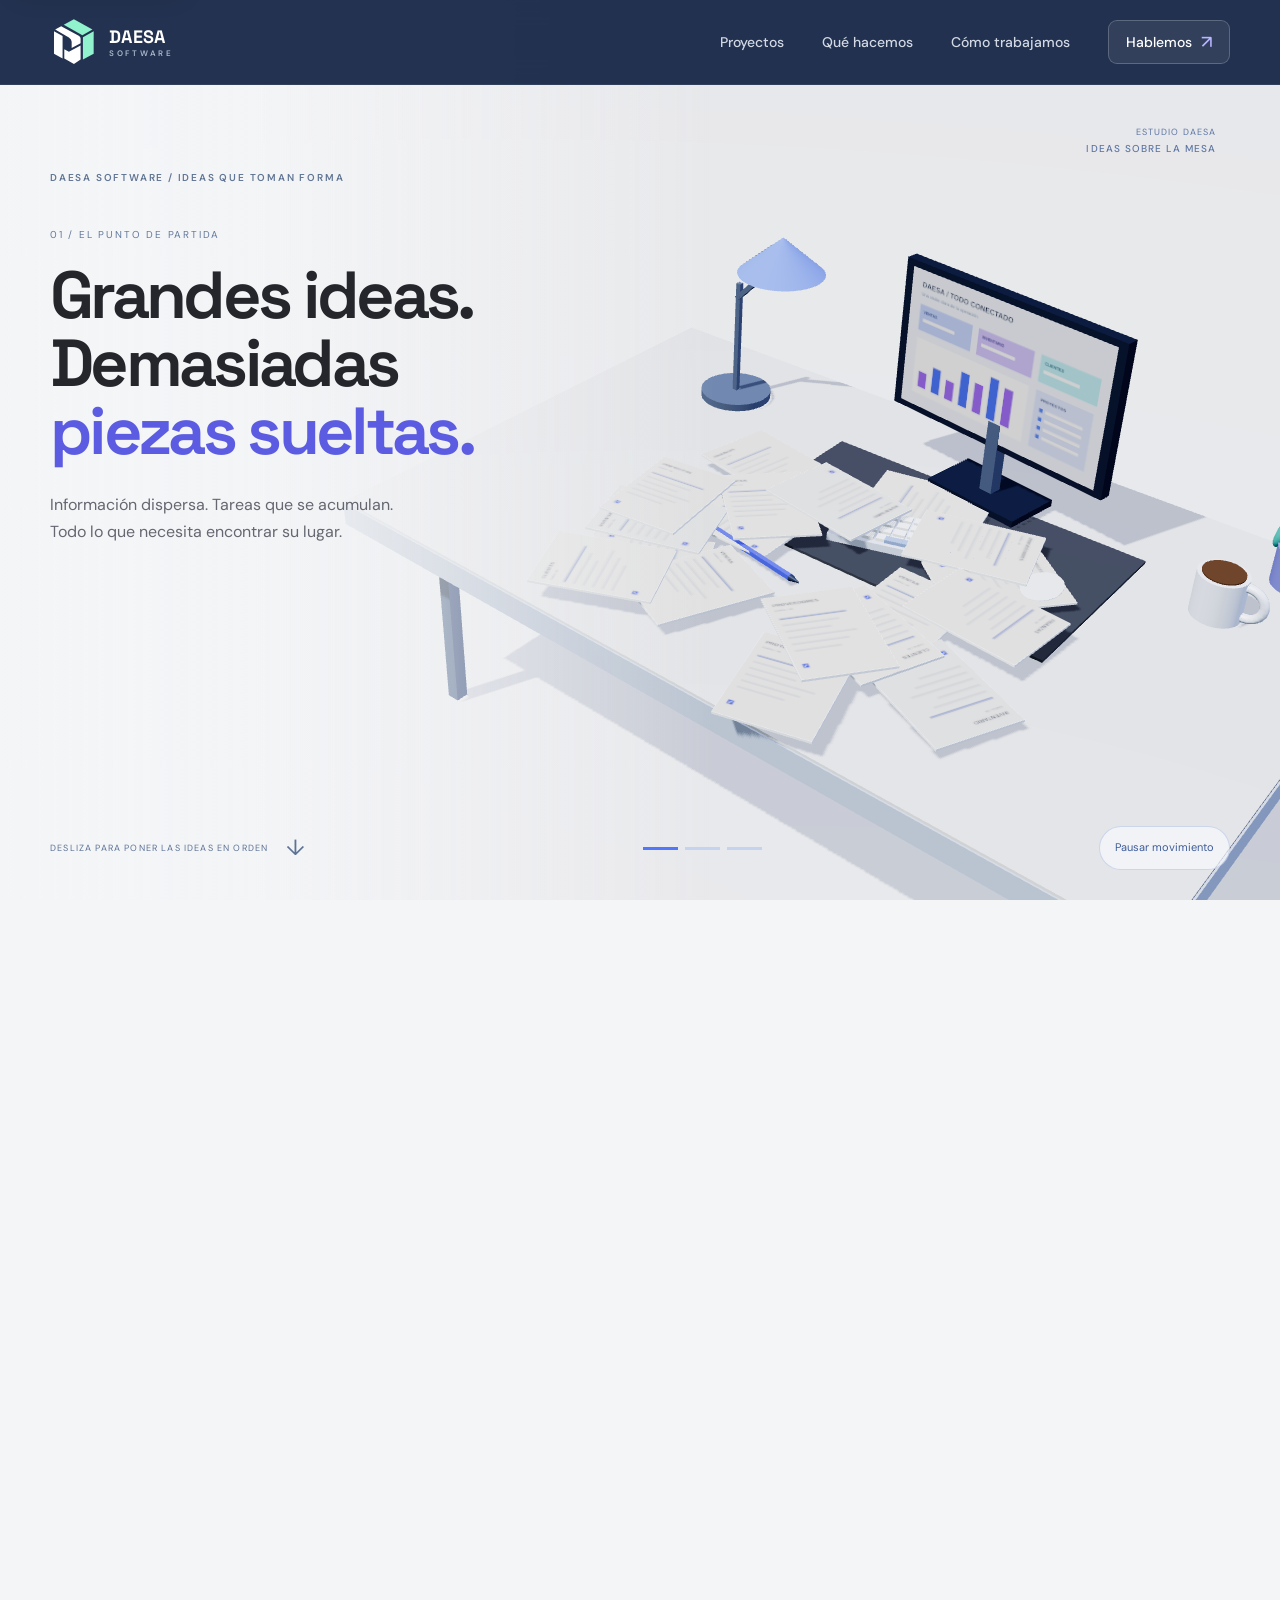
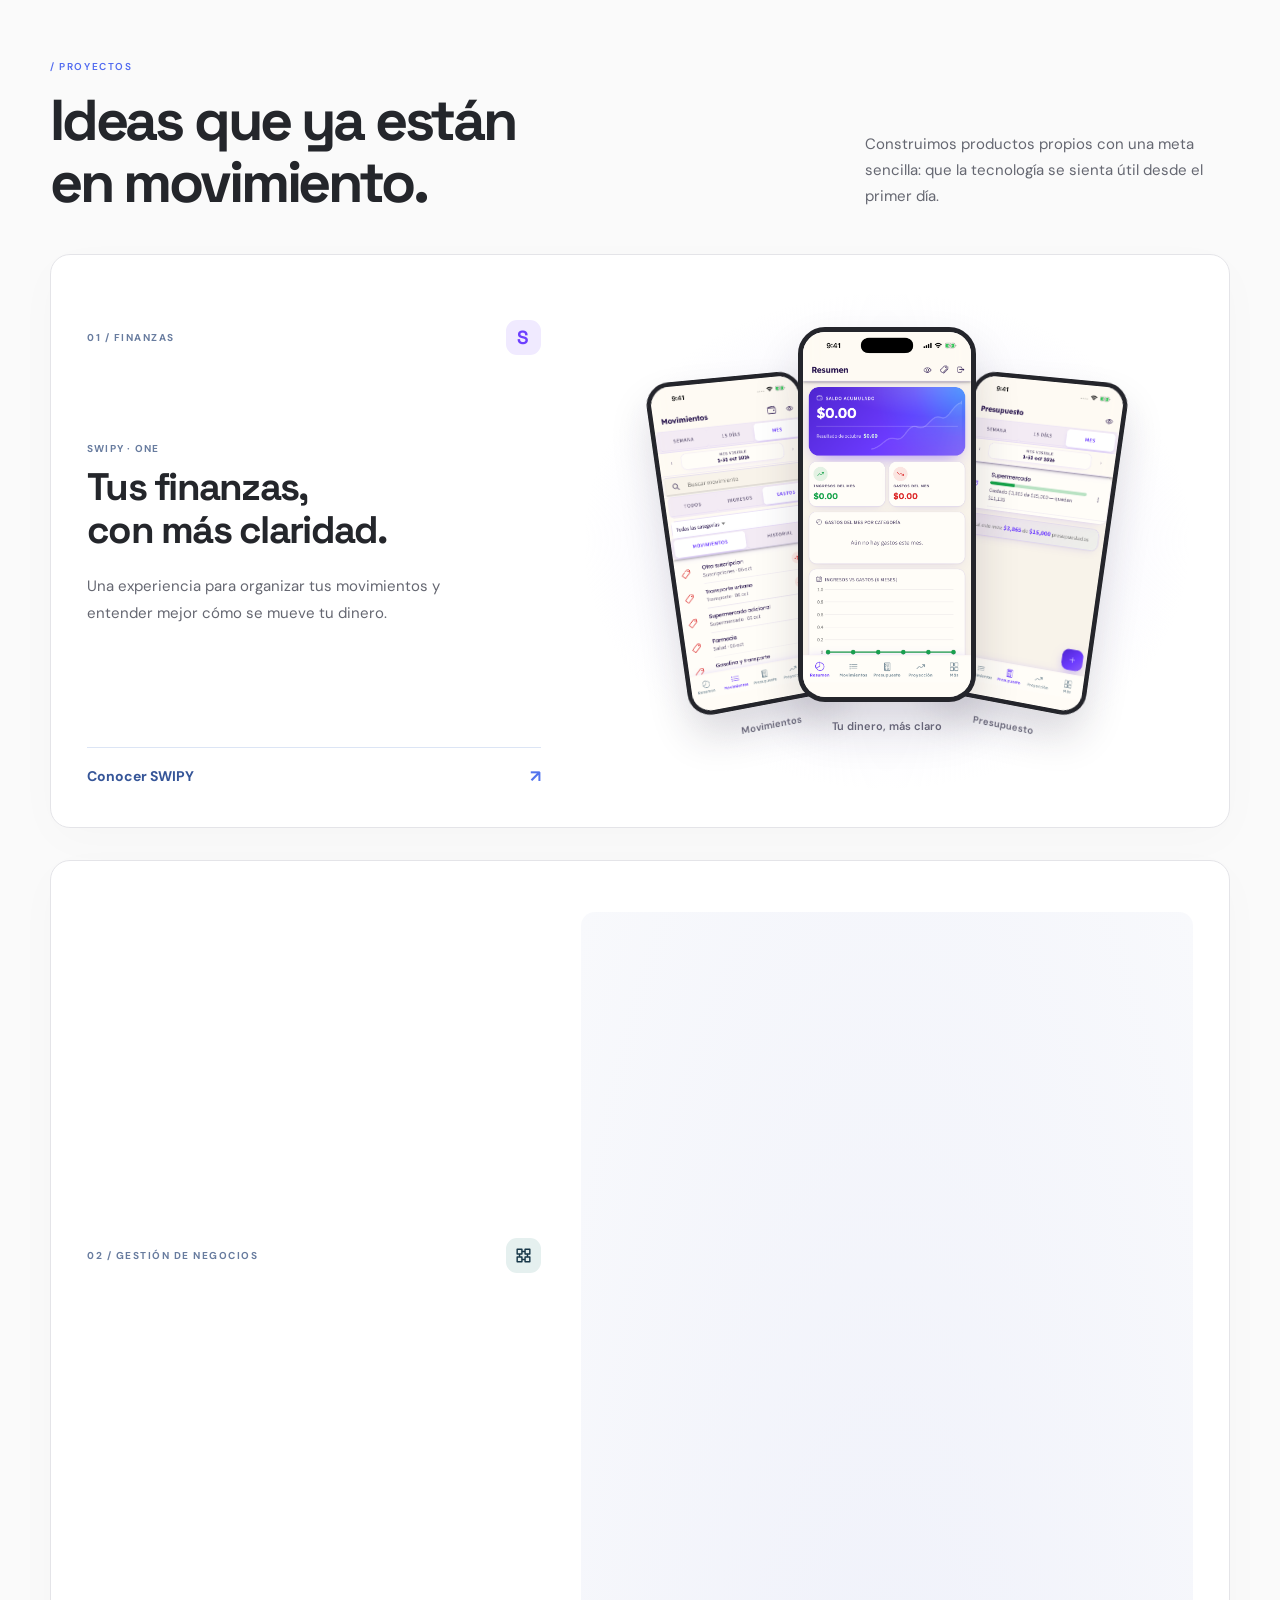
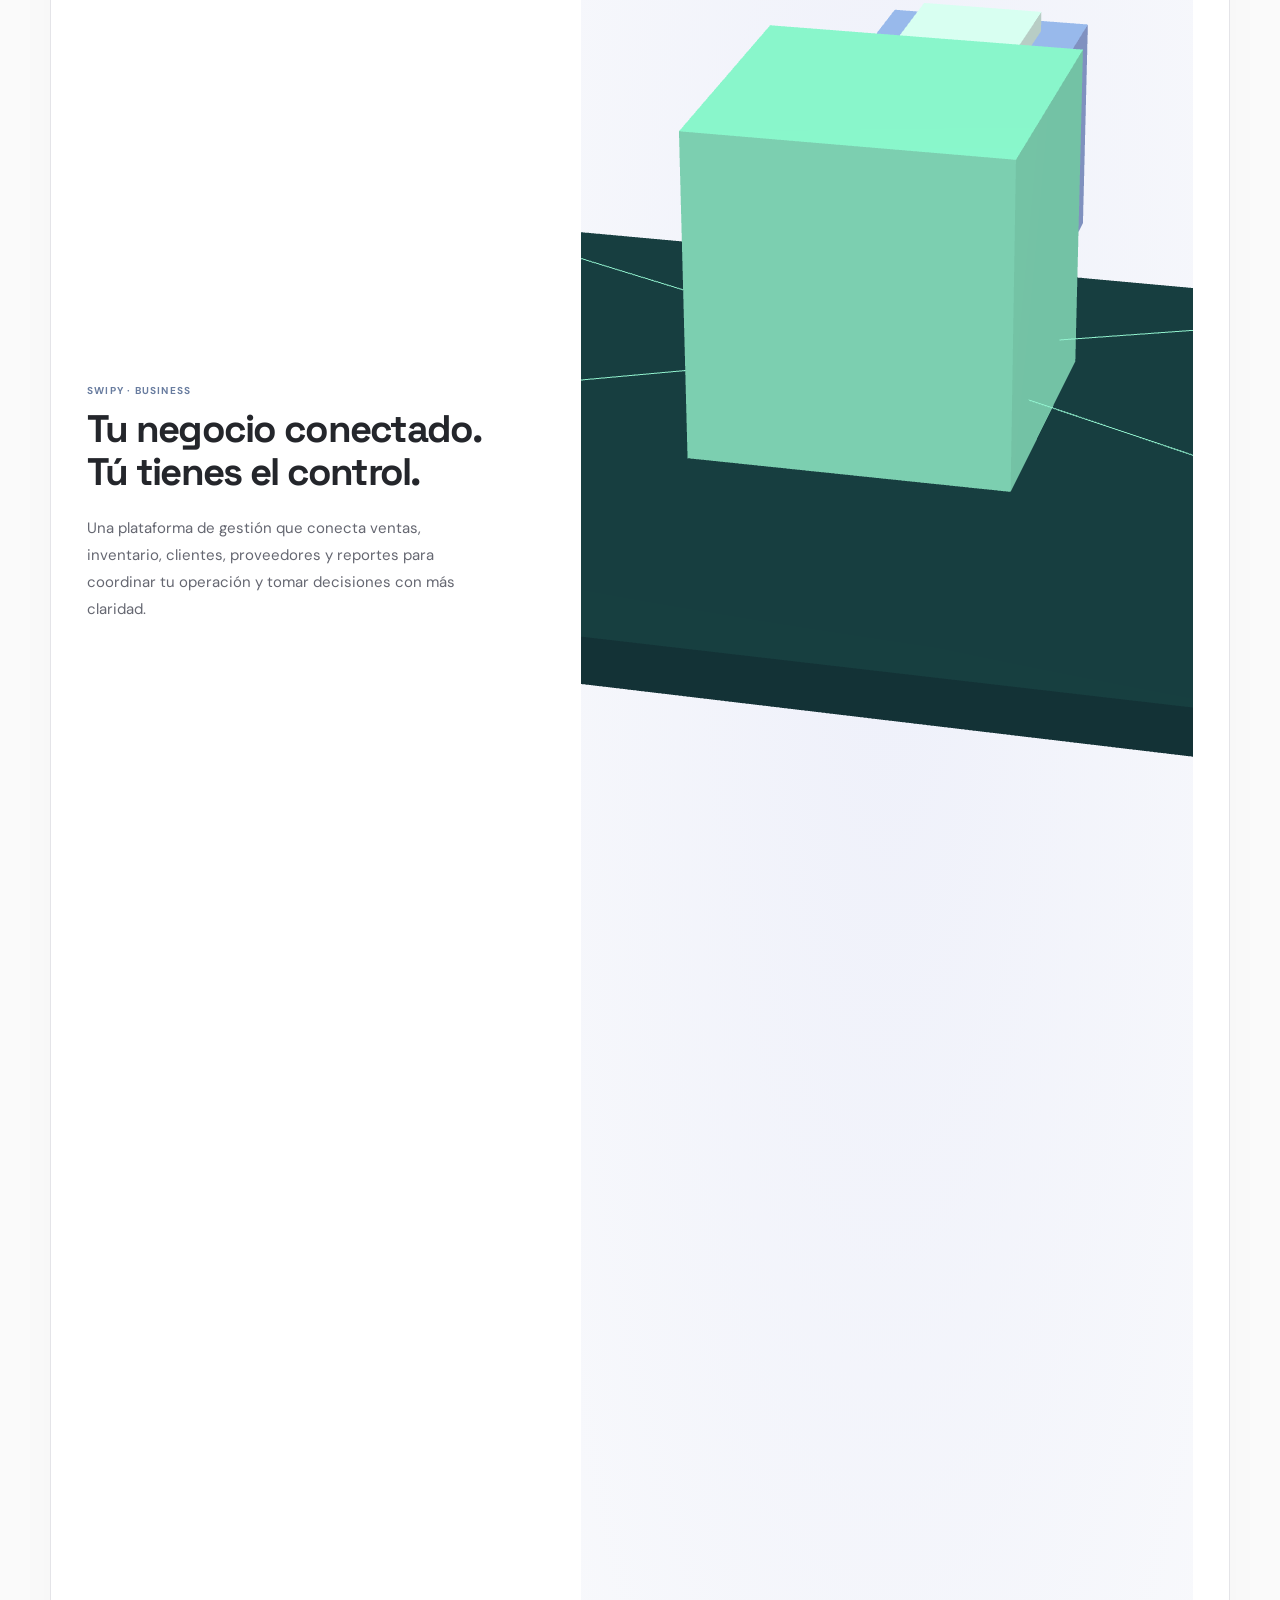
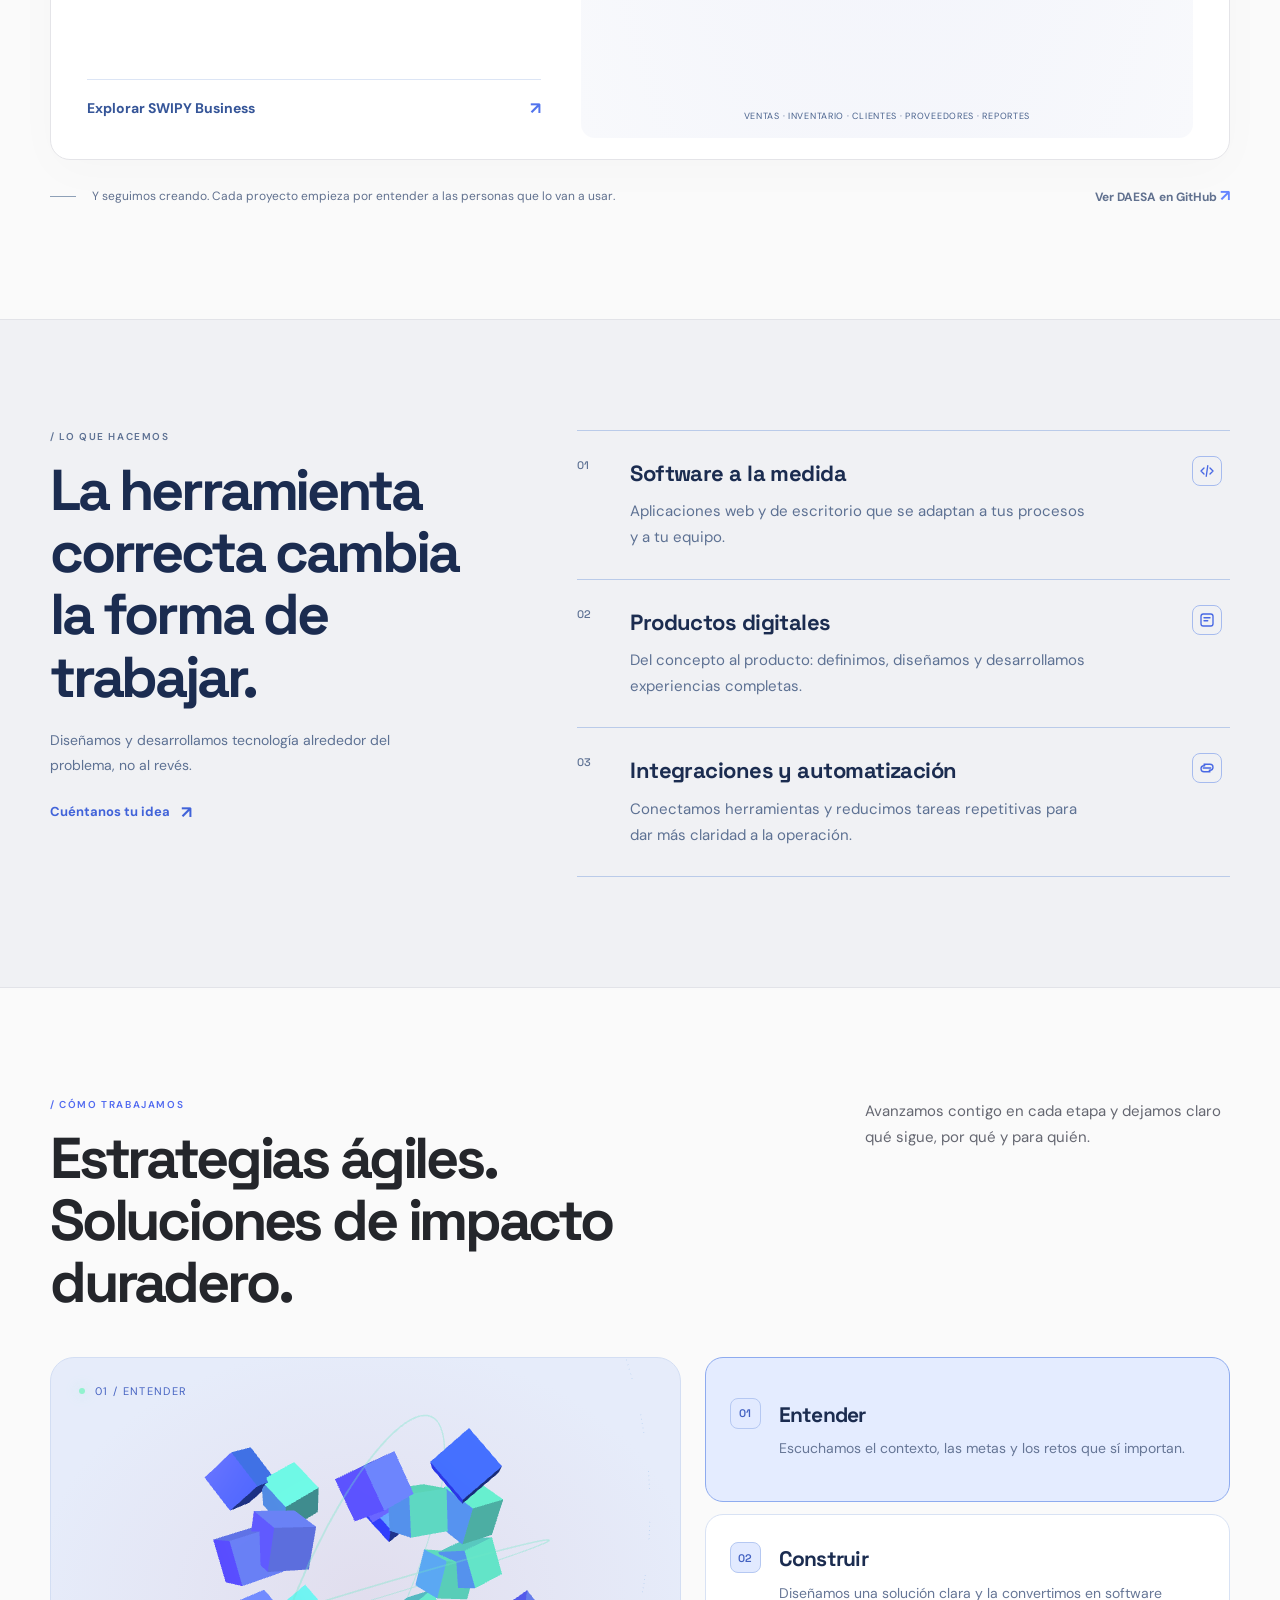
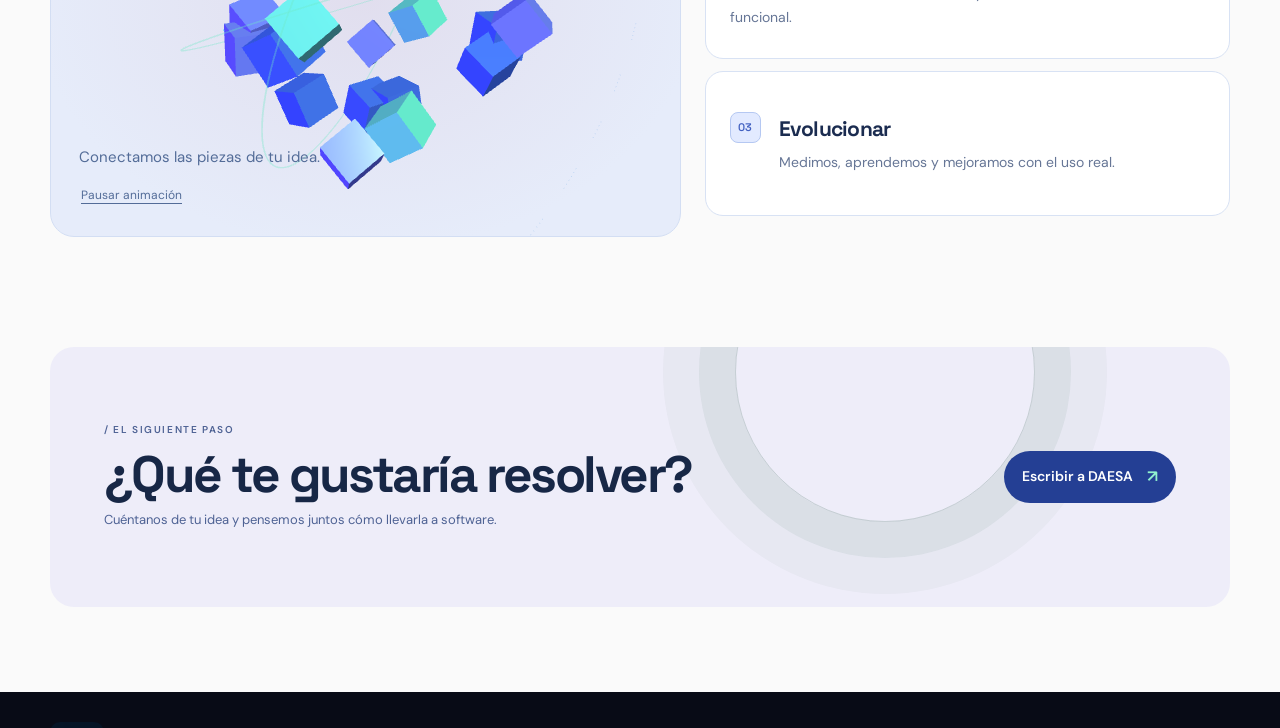
==== commit f6d2d063: "feat: present SWIPY One with real screens in a clean studio layout" ====
--- a/index.html
+++ b/index.html
@@ -11,7 +11,7 @@
     <link rel="preconnect" href="https://fonts.googleapis.com" />
     <link rel="preconnect" href="https://fonts.gstatic.com" crossorigin />
     <link href="https://fonts.googleapis.com/css2?family=DM+Sans:wght@400;500;600;700&family=Space+Grotesk:wght@400;500;600;700&display=swap" rel="stylesheet" />
-    <link rel="stylesheet" href="/styles.css?v=desk-cool-2" />
+    <link rel="stylesheet" href="/styles.css?v=studio-real-3" />
     <title>DAESA Software — Tecnología hecha para resolver</title>
     <meta property="og:type" content="website" />
     <meta property="og:locale" content="es_MX" />
@@ -94,14 +94,10 @@
         <div class="project-grid">
           <article class="project-card project-one" data-reveal>
             <div class="project-topline"><span class="project-index">01 / FINANZAS</span><span class="project-mark mark-one" aria-hidden="true">S</span></div>
-            <div class="project-visual finance-visual" aria-hidden="true" id="one-product-scene"><span class="product-scene-caption">MOVIMIENTOS · BALANCE · CLARIDAD</span>
-              <div class="finance-screen">
-                <span class="screen-label">TU DINERO, MÁS CLARO</span>
-                <span class="screen-bars"><i></i><i></i><i></i><i></i><i></i><i></i><i></i></span>
-                <span class="screen-rule"></span>
-                <span class="screen-chips"><i></i><i></i><i></i></span>
-              </div>
-              <span class="visual-spark spark-one"></span><span class="visual-spark spark-two"></span>
+            <div class="phone-gallery" aria-label="Capturas reales de SWIPY One">
+              <figure class="phone phone-left"><img src="/assets/one-transactions.png" alt="Movimientos de SWIPY One, con ingresos y gastos organizados" width="1206" height="2622" loading="lazy" /><figcaption>Movimientos</figcaption></figure>
+              <figure class="phone phone-center"><img src="/assets/one-summary.png" alt="Resumen de SWIPY One con balance y distribución de gastos" width="1206" height="2622" loading="lazy" /><figcaption>Tu dinero, más claro</figcaption></figure>
+              <figure class="phone phone-right"><img src="/assets/one-budget.png" alt="Presupuesto de SWIPY One y avance por categoría" width="1206" height="2622" loading="lazy" /><figcaption>Presupuesto</figcaption></figure>
             </div>
             <div class="project-info"><div><p class="product-label">SWIPY · ONE</p><h3>Tus finanzas,<br />con más claridad.</h3></div><p>Una experiencia para organizar tus movimientos y entender mejor cómo se mueve tu dinero.</p></div>
             <a class="project-link" href="https://swipy.daesasoftware.com/" aria-label="Conoce SWIPY One en la página de SWIPY">Conocer SWIPY <span aria-hidden="true">↗</span></a>
@@ -169,7 +165,7 @@
     </footer>
 
     <script src="/script.js?v=immersive-1" defer></script>
-    <script type="module" src="/experience.js?v=desk-cool-2"></script>
-    <script type="module" src="/desk-story.js?v=desk-cool-2"></script>
+    <script type="module" src="/experience.js?v=studio-real-3"></script>
+    <script type="module" src="/desk-story.js?v=studio-real-3"></script>
   </body>
 </html>
--- a/styles.css
+++ b/styles.css
@@ -371,3 +371,49 @@
 
 .contact-band .eyebrow,.contact-band p:last-child { color:#4e6294; }
 .button-dark { background:#243f94; }.button-dark:hover { background:#3558bf; }
+
+/* A quiet studio palette lets the real products lead the presentation. */
+body { background:#fafafa; color:#202124; }
+.desk-story { background:#f4f5f7; color:#24262b; }
+.desk-sticky { background:radial-gradient(ellipse at 78% 38%,#fff 0,#f4f5f7 60%,#e7e9ed 100%); }
+.desk-wash { background:linear-gradient(90deg,#f4f5f7 0%,#f4f5f7ee 20%,#f4f5f799 34%,transparent 56%); }
+.desk-chapter h1,.desk-chapter h2 { color:#24262b; font-weight:650; letter-spacing:-.055em; }
+.desk-chapter em { font-family:inherit; font-style:normal; font-weight:650; color:#5b5ce2; }
+.desk-chapter > p:not(.chapter-kicker),.section-heading > p,.project-info > p { color:#656771; }
+.projects .section-heading h2,.process-heading h2,.project-info h3 { color:#24262b; }
+.project-grid { grid-template-columns:1fr; gap:32px; }
+.project-card { position:relative; border:1px solid #e4e4e8; border-radius:20px; padding:36px; display:grid; grid-template-columns:1fr 1.35fr; column-gap:40px; overflow:hidden; box-shadow:0 12px 48px #22222205; }
+.project-topline { grid-column:1; margin-bottom:28px; }
+.project-info { grid-column:1; grid-row:2; align-self:center; display:block; }
+.project-info h3 { font-size:clamp(30px,3vw,44px); letter-spacing:-.045em; }
+.project-info > p { margin-top:22px; max-width:380px; line-height:1.8; }
+.project-link { grid-column:1; grid-row:3; align-self:end; margin-top:32px; }
+.phone-gallery,.project-card .store-visual { grid-column:2; grid-row:1 / 4; }
+.phone-gallery { position:relative; min-height:500px; display:flex; align-items:center; justify-content:center; isolation:isolate; perspective:1100px; background:radial-gradient(ellipse,#eeecfc 0,transparent 70%); }
+.phone { position:absolute; width:178px; margin:0; transition:transform .7s ease; }
+.phone img { display:block; width:100%; height:auto; border:5px solid #24252b; border-radius:27px; box-shadow:0 25px 45px #25213628; background:#fff; }
+.phone figcaption { text-align:center; font-size:11px; font-weight:600; color:#666477; margin-top:16px; }
+.phone-left { transform:translateX(-139px) translateY(15px) rotateY(18deg) rotateZ(-8deg) scale(.88); z-index:1; }
+.phone-right { transform:translateX(139px) translateY(15px) rotateY(-18deg) rotateZ(8deg) scale(.88); z-index:1; }
+.phone-center { z-index:2; transform:translateY(-10px); }
+.project-one:hover .phone-left { transform:translateX(-150px) translateY(8px) rotateY(10deg) rotateZ(-5deg) scale(.88); }
+.project-one:hover .phone-right { transform:translateX(150px) translateY(8px) rotateY(-10deg) rotateZ(5deg) scale(.88); }
+.project-card .store-visual { height:100%; min-height:420px; border-radius:14px; background:radial-gradient(ellipse,#eef0fa, #f8f9fc); }
+.capabilities { background:#f0f1f4; border-color:#e2e3e8; }
+.contact-band { background:#eeedf9; }
+@media(max-width:900px) {
+ .project-card { grid-template-columns:1fr; padding:25px; gap:0; }
+ .project-topline { grid-column:1; grid-row:1; margin-bottom:12px; }
+ .phone-gallery,.project-card .store-visual { grid-column:1; grid-row:2; }
+ .project-info { grid-row:3; margin-top:24px; }
+ .project-link { grid-row:4; }
+ .phone-gallery { min-height:440px; }
+ .phone { width:160px; }
+ .phone-left { transform:translateX(-102px) translateY(12px) rotateZ(-8deg) scale(.84); }
+ .phone-right { transform:translateX(102px) translateY(12px) rotateZ(8deg) scale(.84); }
+ .project-one:hover .phone-left { transform:translateX(-102px) translateY(12px) rotateZ(-8deg) scale(.84); }
+ .project-one:hover .phone-right { transform:translateX(102px) translateY(12px) rotateZ(8deg) scale(.84); }
+ .project-card .store-visual { min-height:290px; }
+}
+@media(max-width:760px) { .desk-wash { background:linear-gradient(#f4f5f7 0%,#f4f5f7 24%,#f4f5f780 38%,transparent 58%); }.phone-gallery { min-height:420px; }.phone { width:145px; }.phone figcaption { font-size:9px; } }
+@media(prefers-reduced-motion:reduce) { .phone { transition:none; } }
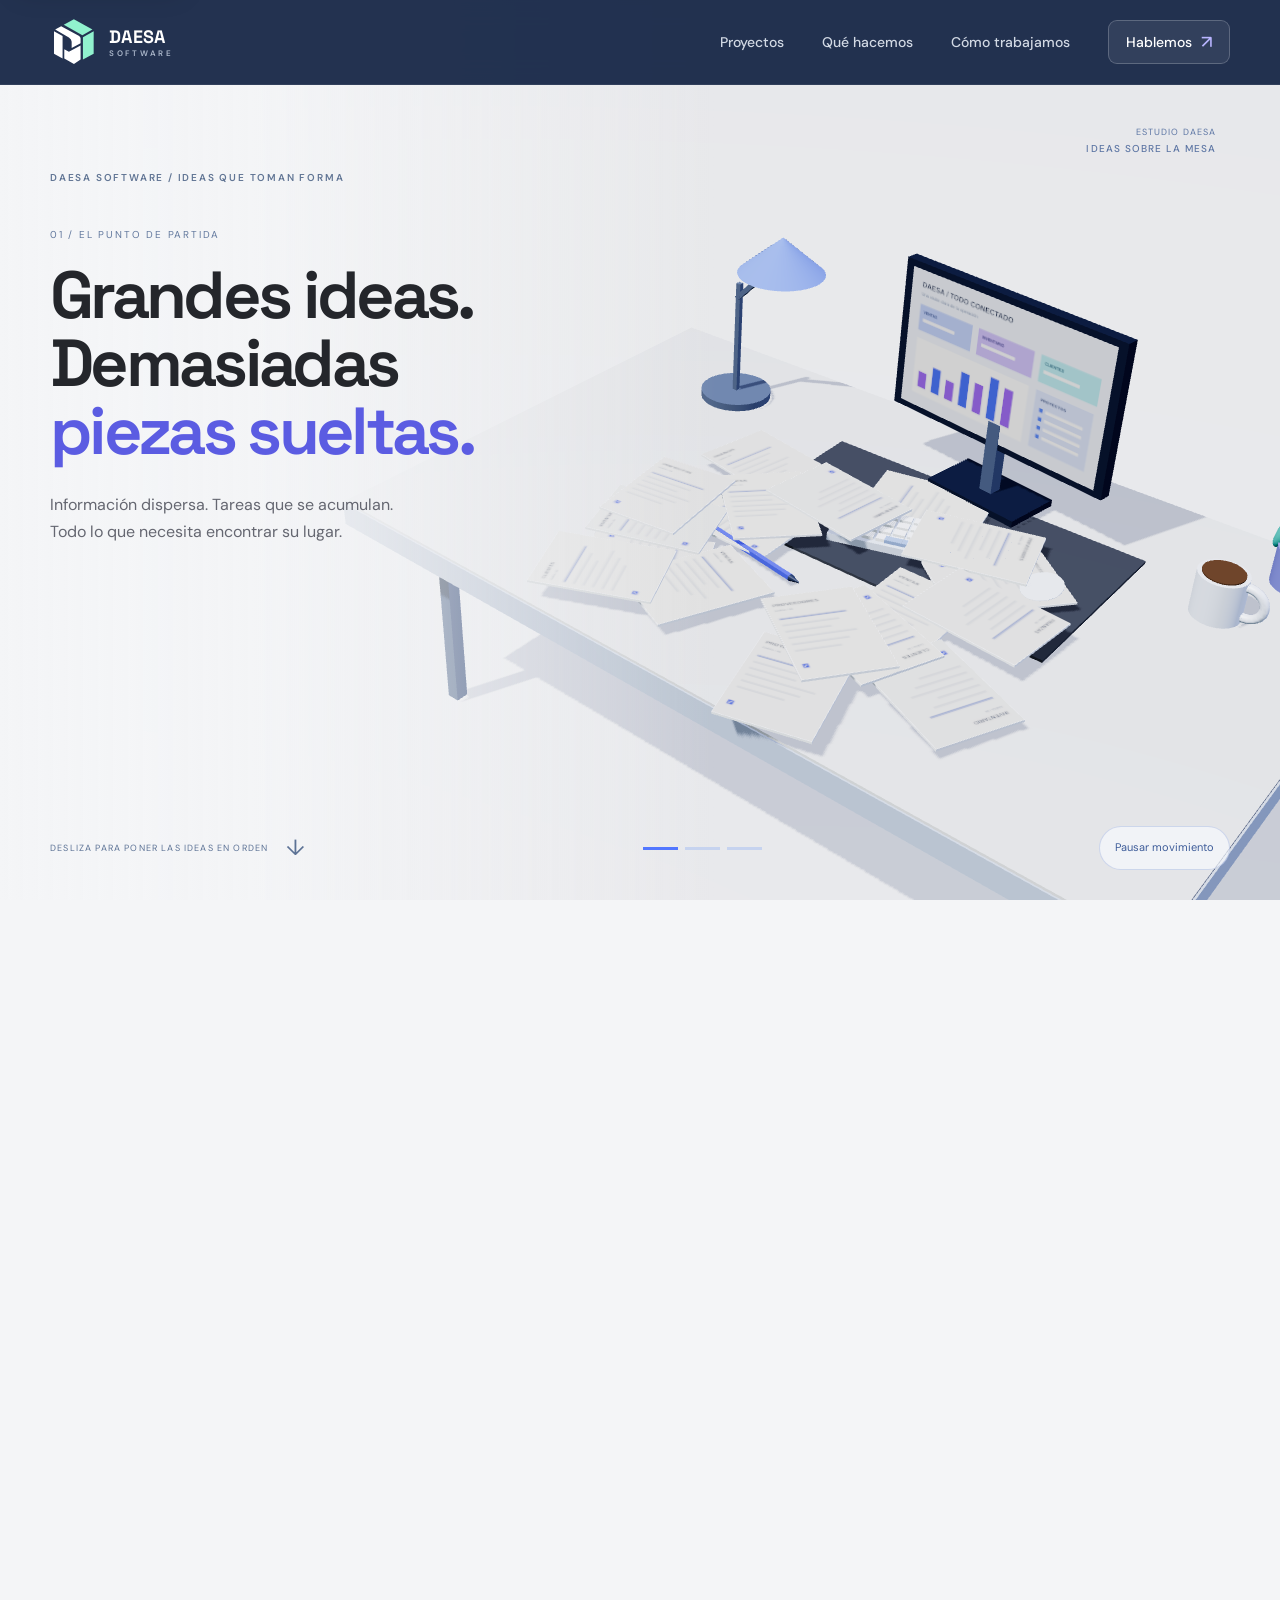
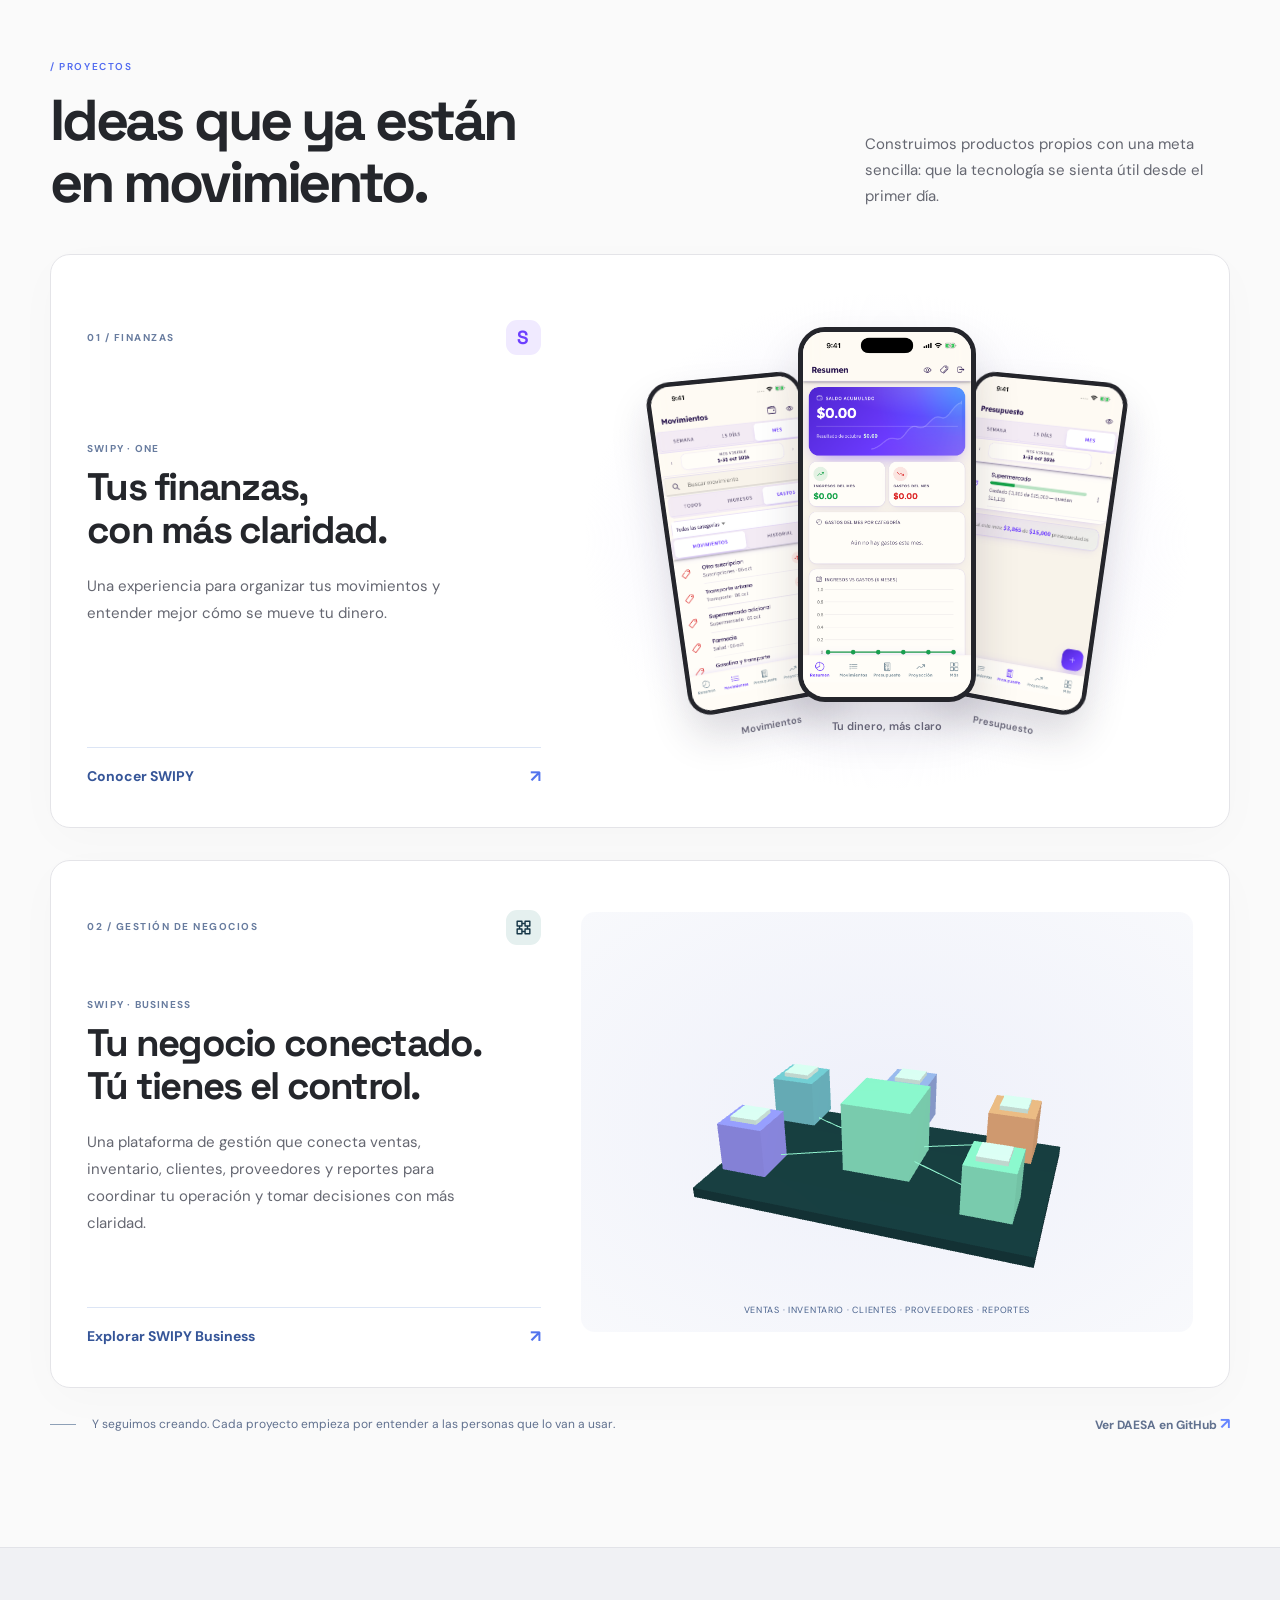
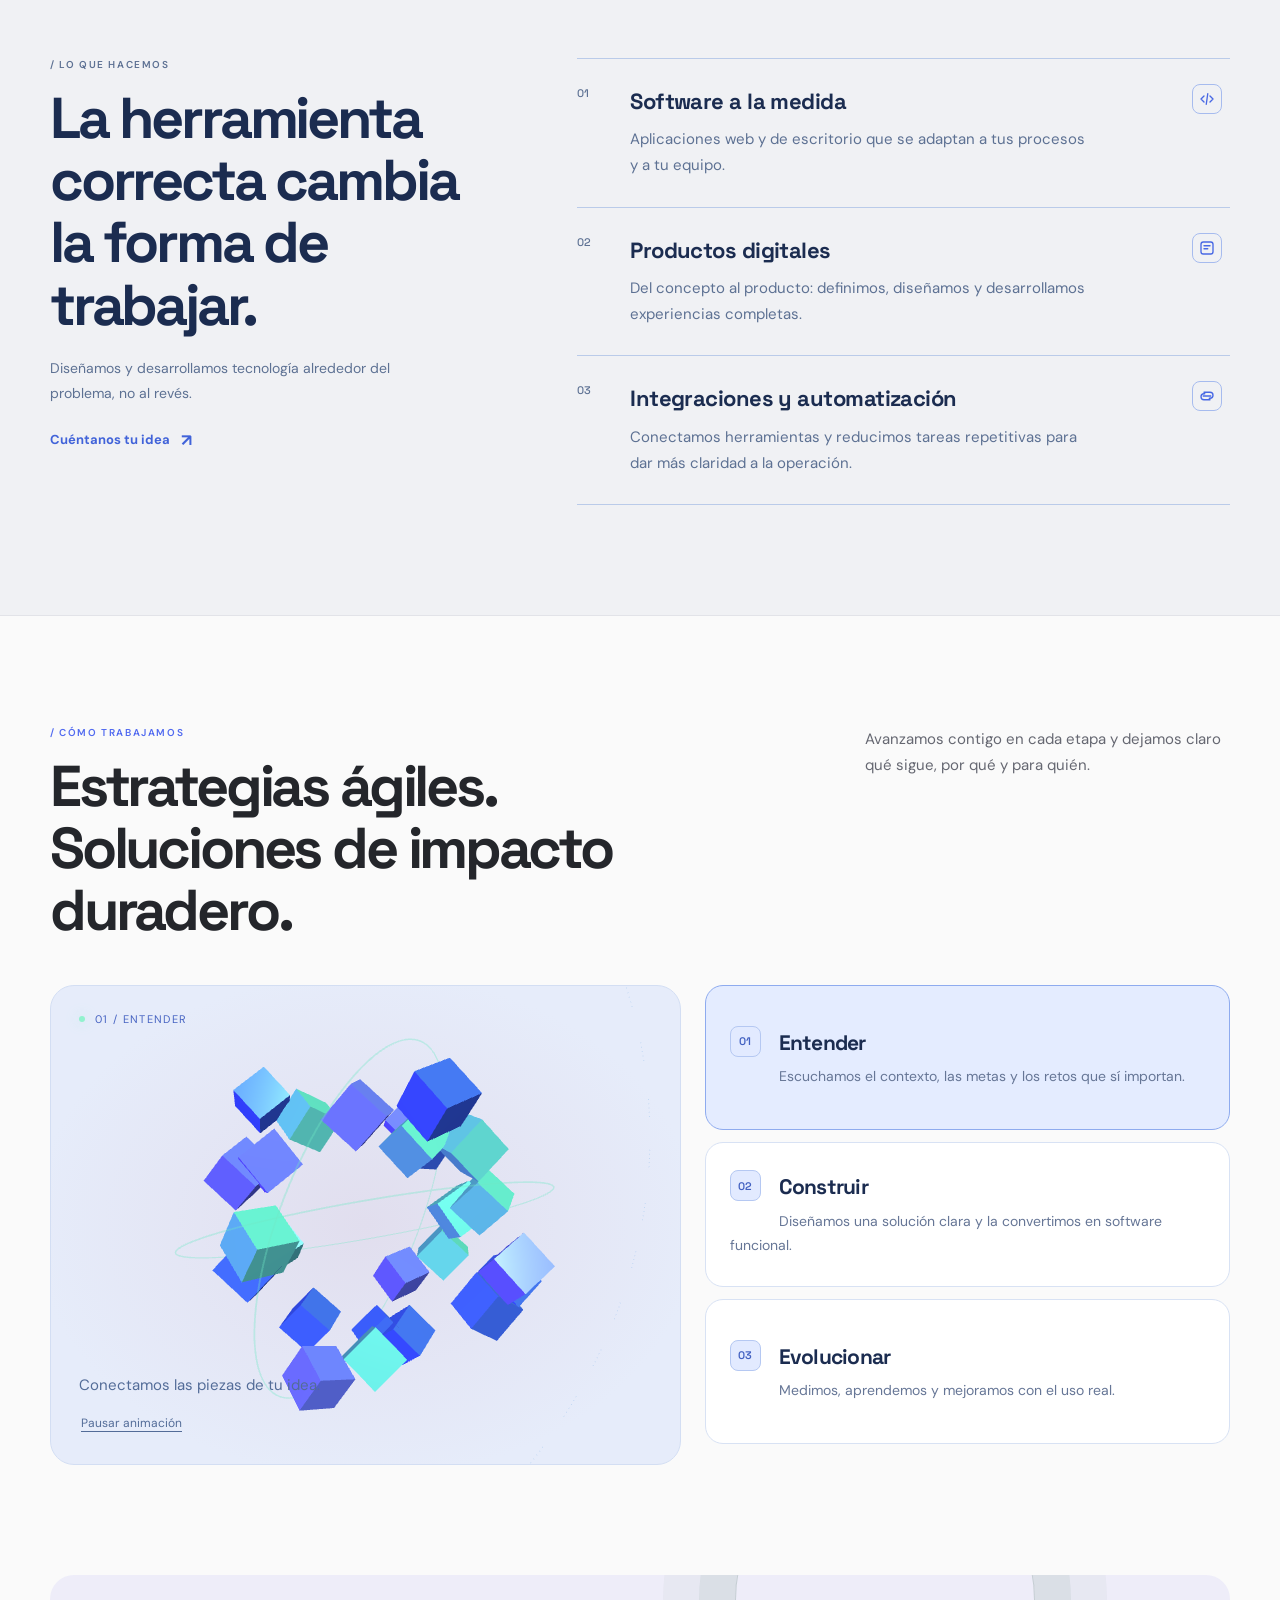
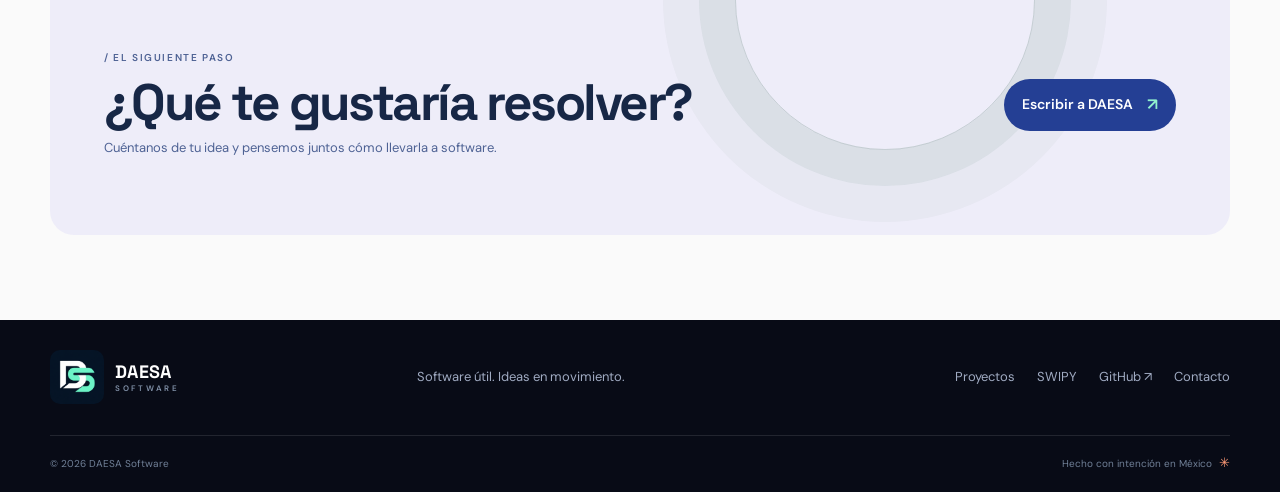
==== commit 5d1efc92: "fix: bound Business scene height and reveal tall sections on entry" ====
--- a/index.html
+++ b/index.html
@@ -11,7 +11,7 @@
     <link rel="preconnect" href="https://fonts.googleapis.com" />
     <link rel="preconnect" href="https://fonts.gstatic.com" crossorigin />
     <link href="https://fonts.googleapis.com/css2?family=DM+Sans:wght@400;500;600;700&family=Space+Grotesk:wght@400;500;600;700&display=swap" rel="stylesheet" />
-    <link rel="stylesheet" href="/styles.css?v=studio-real-3" />
+    <link rel="stylesheet" href="/styles.css?v=studio-spacing-4" />
     <title>DAESA Software — Tecnología hecha para resolver</title>
     <meta property="og:type" content="website" />
     <meta property="og:locale" content="es_MX" />
@@ -164,8 +164,8 @@
       <div class="shell footer-bottom"><span>© <span id="year">2026</span> DAESA Software</span><span>Hecho con intención en México <span class="footer-star" aria-hidden="true">✳</span></span></div>
     </footer>
 
-    <script src="/script.js?v=immersive-1" defer></script>
-    <script type="module" src="/experience.js?v=studio-real-3"></script>
-    <script type="module" src="/desk-story.js?v=studio-real-3"></script>
+    <script src="/script.js?v=spacing-4" defer></script>
+    <script type="module" src="/experience.js?v=studio-spacing-4"></script>
+    <script type="module" src="/desk-story.js?v=studio-spacing-4"></script>
   </body>
 </html>
--- a/styles.css
+++ b/styles.css
@@ -398,7 +398,7 @@
 .phone-center { z-index:2; transform:translateY(-10px); }
 .project-one:hover .phone-left { transform:translateX(-150px) translateY(8px) rotateY(10deg) rotateZ(-5deg) scale(.88); }
 .project-one:hover .phone-right { transform:translateX(150px) translateY(8px) rotateY(-10deg) rotateZ(5deg) scale(.88); }
-.project-card .store-visual { height:100%; min-height:420px; border-radius:14px; background:radial-gradient(ellipse,#eef0fa, #f8f9fc); }
+.project-card .store-visual { height:420px; min-height:0; border-radius:14px; background:radial-gradient(ellipse,#eef0fa, #f8f9fc); }
 .capabilities { background:#f0f1f4; border-color:#e2e3e8; }
 .contact-band { background:#eeedf9; }
 @media(max-width:900px) {
@@ -413,7 +413,12 @@
  .phone-right { transform:translateX(102px) translateY(12px) rotateZ(8deg) scale(.84); }
  .project-one:hover .phone-left { transform:translateX(-102px) translateY(12px) rotateZ(-8deg) scale(.84); }
  .project-one:hover .phone-right { transform:translateX(102px) translateY(12px) rotateZ(8deg) scale(.84); }
- .project-card .store-visual { min-height:290px; }
+ .project-card .store-visual { height:290px; min-height:0; }
 }
 @media(max-width:760px) { .desk-wash { background:linear-gradient(#f4f5f7 0%,#f4f5f7 24%,#f4f5f780 38%,transparent 58%); }.phone-gallery { min-height:420px; }.phone { width:145px; }.phone figcaption { font-size:9px; } }
 @media(prefers-reduced-motion:reduce) { .phone { transition:none; } }
+@media(max-width:480px) {
+ .phone { width:135px; }
+ .phone-left,.project-one:hover .phone-left { transform:translateX(-75px) translateY(12px) rotateZ(-7deg) scale(.78); }
+ .phone-right,.project-one:hover .phone-right { transform:translateX(75px) translateY(12px) rotateZ(7deg) scale(.78); }
+}
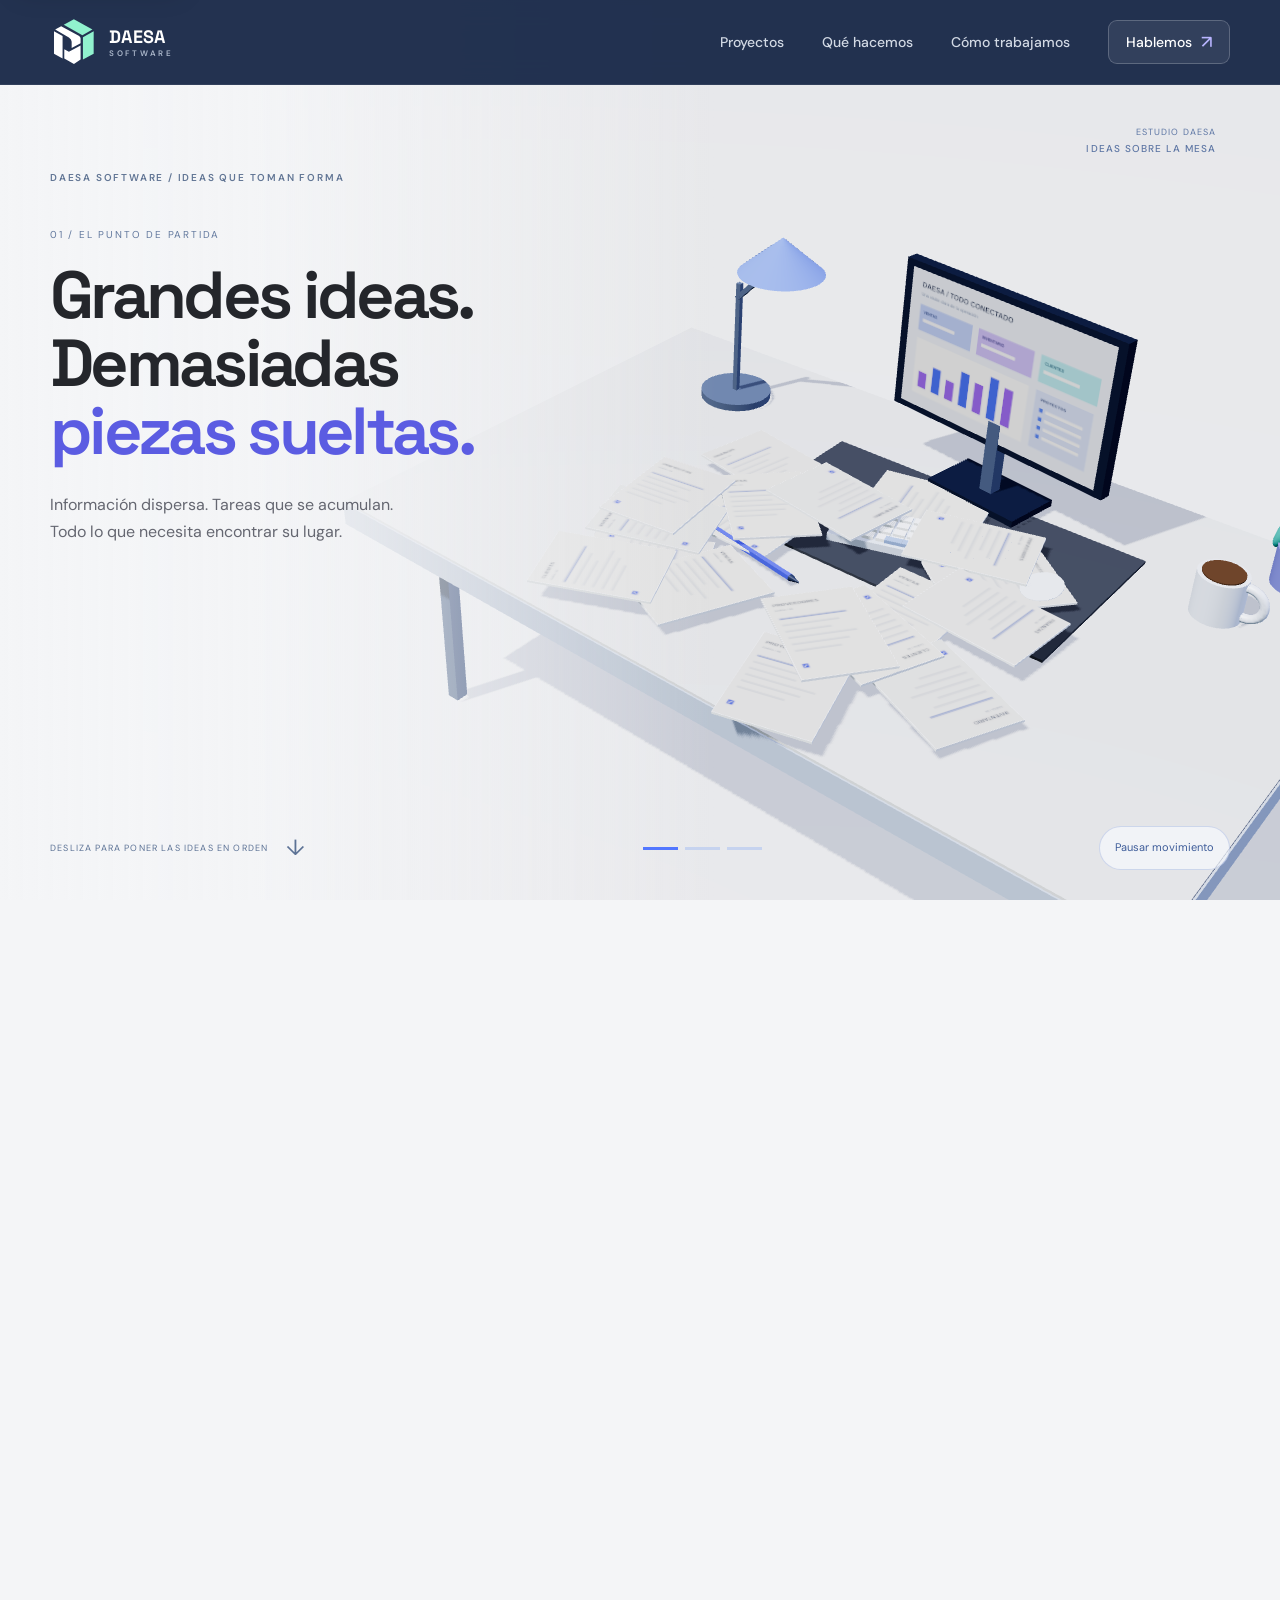
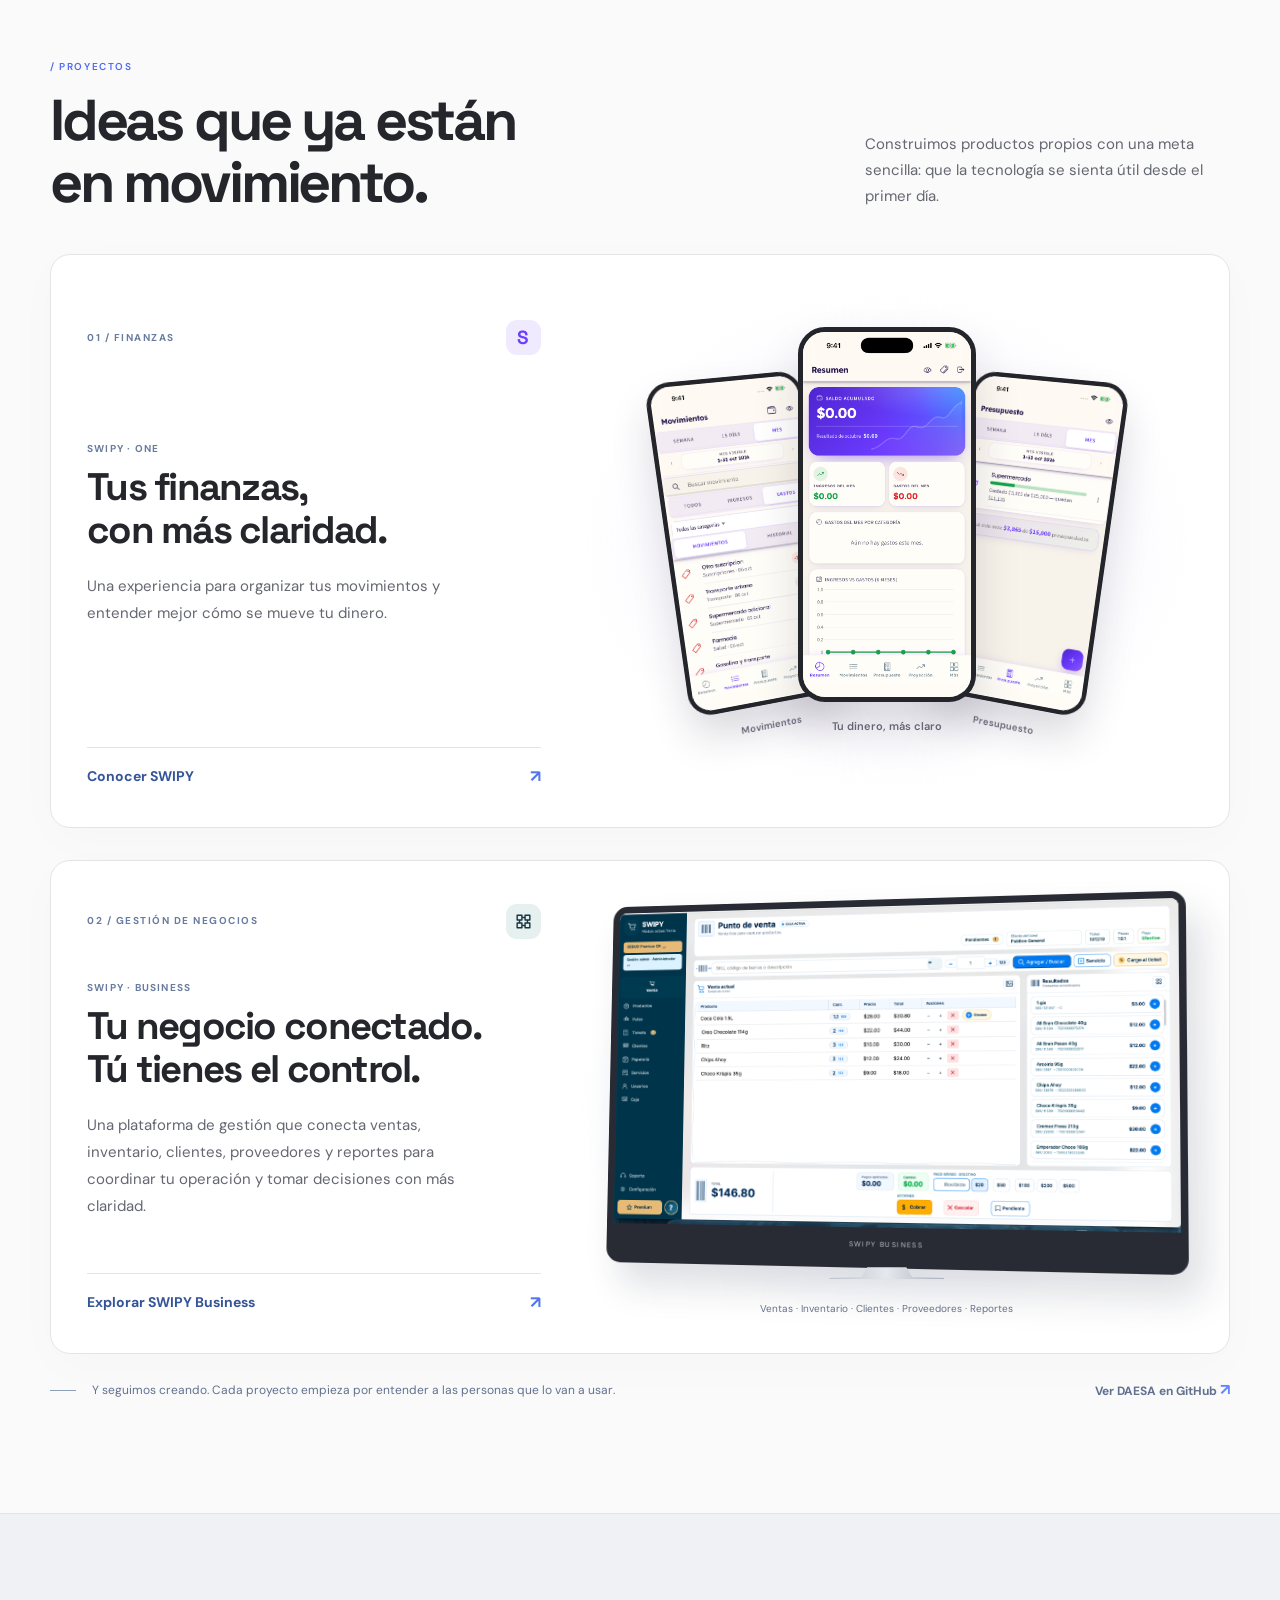
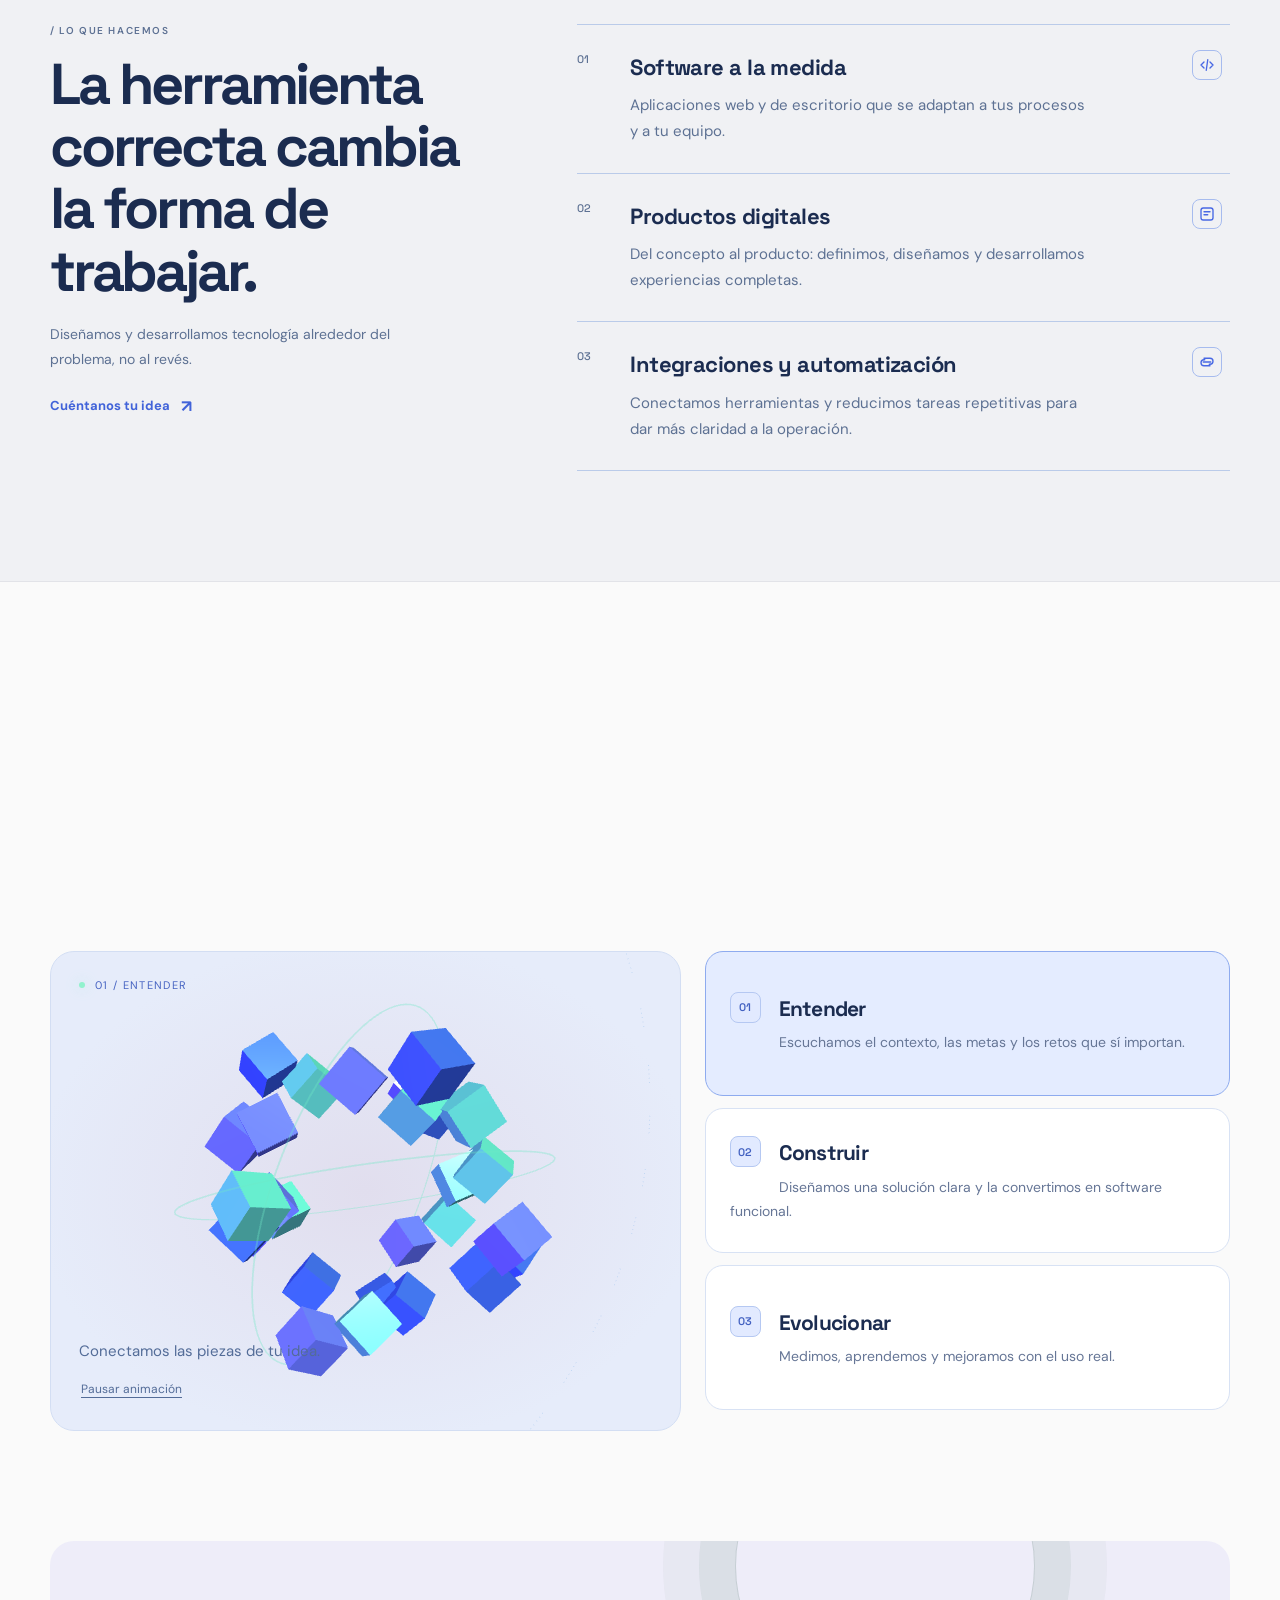
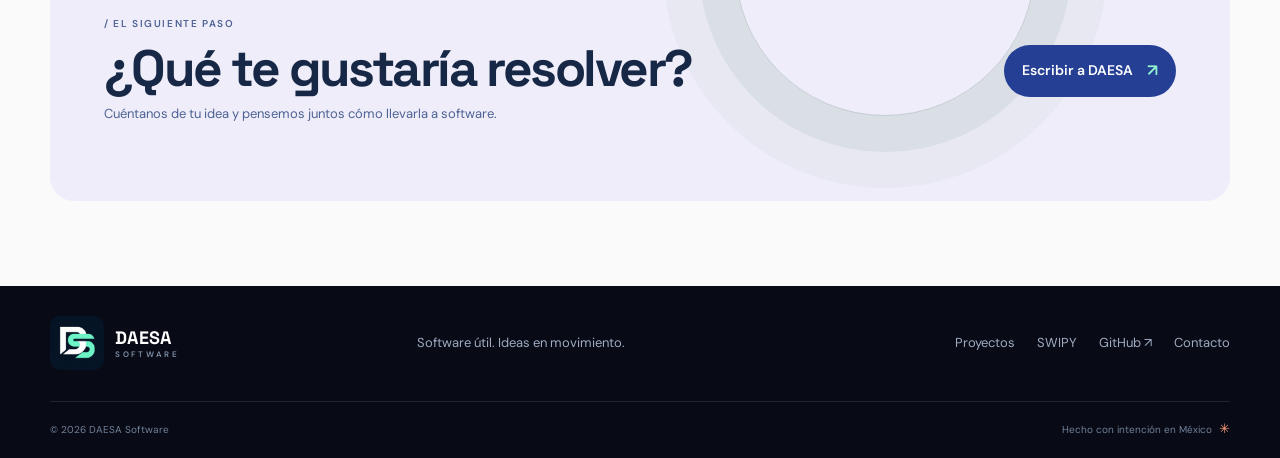
==== commit 8531d38a: "feat: showcase real Business screen from Desktop" ====
--- a/index.html
+++ b/index.html
@@ -11,7 +11,7 @@
     <link rel="preconnect" href="https://fonts.googleapis.com" />
     <link rel="preconnect" href="https://fonts.gstatic.com" crossorigin />
     <link href="https://fonts.googleapis.com/css2?family=DM+Sans:wght@400;500;600;700&family=Space+Grotesk:wght@400;500;600;700&display=swap" rel="stylesheet" />
-    <link rel="stylesheet" href="/styles.css?v=studio-spacing-4" />
+    <link rel="stylesheet" href="/styles.css?v=business-real-5" />
     <title>DAESA Software — Tecnología hecha para resolver</title>
     <meta property="og:type" content="website" />
     <meta property="og:locale" content="es_MX" />
@@ -105,13 +105,11 @@
 
           <article class="project-card project-two" data-reveal>
             <div class="project-topline"><span class="project-index">02 / GESTIÓN DE NEGOCIOS</span><span class="project-mark mark-two" aria-hidden="true"><svg viewBox="0 0 24 24"><path d="M4 4h6v6H4V4Zm10 0h6v6h-6V4ZM4 14h6v6H4v-6Zm10 0h6v6h-6v-6M10 7h4M7 10v4m10-4v4m-7 3h4" /></svg></span></div>
-            <div class="project-visual store-visual" aria-hidden="true" id="business-product-scene"><span class="product-scene-caption">VENTAS · INVENTARIO · CLIENTES · PROVEEDORES · REPORTES</span>
-              <div class="pos-window">
-                <div class="pos-rail"><i></i><i></i><i></i><i></i></div>
-                <div class="pos-main"><div class="pos-header"><i></i><b></b></div><div class="pos-cards"><i></i><i></i><i></i></div><div class="pos-row"><i></i><i></i></div><div class="pos-row"><i></i><i></i></div><div class="pos-row"><i></i><i></i></div></div>
-              </div>
-              <span class="store-tag">OPERACIÓN · CONTROL · DECISIONES</span>
-            </div>
+            <figure class="business-showcase">
+              <div class="desktop-device"><div class="desktop-display"><img src="/assets/business-sales.png" alt="Pantalla real de SWIPY Business con ventas, productos, clientes y herramientas de operación" width="3420" height="2224" loading="lazy" /></div><div class="desktop-chin">SWIPY BUSINESS</div></div>
+              <div class="desktop-stand" aria-hidden="true"></div>
+              <figcaption>Ventas · Inventario · Clientes · Proveedores · Reportes</figcaption>
+            </figure>
             <div class="project-info"><div><p class="product-label">SWIPY · BUSINESS</p><h3>Tu negocio conectado.<br />Tú tienes el control.</h3></div><p>Una plataforma de gestión que conecta ventas, inventario, clientes, proveedores y reportes para coordinar tu operación y tomar decisiones con más claridad.</p></div>
             <a class="project-link" href="https://swipy.daesasoftware.com/" aria-label="Conoce SWIPY Business en la página de SWIPY">Explorar SWIPY Business <span aria-hidden="true">↗</span></a>
           </article>
@@ -165,7 +163,7 @@
     </footer>
 
     <script src="/script.js?v=spacing-4" defer></script>
-    <script type="module" src="/experience.js?v=studio-spacing-4"></script>
-    <script type="module" src="/desk-story.js?v=studio-spacing-4"></script>
+    <script type="module" src="/experience.js?v=business-real-5"></script>
+    <script type="module" src="/desk-story.js?v=business-real-5"></script>
   </body>
 </html>
--- a/styles.css
+++ b/styles.css
@@ -422,3 +422,14 @@
  .phone-left,.project-one:hover .phone-left { transform:translateX(-75px) translateY(12px) rotateZ(-7deg) scale(.78); }
  .phone-right,.project-one:hover .phone-right { transform:translateX(75px) translateY(12px) rotateZ(7deg) scale(.78); }
 }
+
+.business-showcase { grid-column:2; grid-row:1 / 4; margin:0; height:420px; display:flex; flex-direction:column; justify-content:center; align-items:center; perspective:1000px; background:radial-gradient(ellipse,#e9eef8,transparent 72%); }
+.desktop-device { width:95%; border:7px solid #282b34; border-radius:15px; background:#282b34; transform:rotateY(-8deg) rotateX(3deg); box-shadow:14px 22px 36px #242a4526; transition:transform .6s; }
+.desktop-display { position:relative; aspect-ratio:1.76; overflow:hidden; border-radius:8px 8px 0 0; background:#fff; }
+.desktop-display img { position:absolute; width:100%; height:auto; top:-6.5%; display:block; }
+.desktop-chin { color:#c2c4ce; font-size:7px; letter-spacing:.2em; text-align:center; padding:11px; }
+.desktop-stand { width:115px; height:40px; background:linear-gradient(90deg,#bdc2cc,#e5e8ec,#a9afbc); clip-path:polygon(33% 0,67% 0,72% 80%,100% 88%,100% 100%,0 100%,0 88%,28% 80%); }
+.business-showcase figcaption { margin-top:22px; font-size:10px; color:#697387; text-align:center; line-height:1.6; }
+.project-two:hover .desktop-device { transform:rotateY(-2deg) rotateX(0); }
+@media(max-width:900px) { .business-showcase { grid-column:1; grid-row:2; height:310px; }.desktop-device { width:100%; }.business-showcase figcaption { font-size:9px; } }
+@media(prefers-reduced-motion:reduce) { .desktop-device { transition:none; } }
